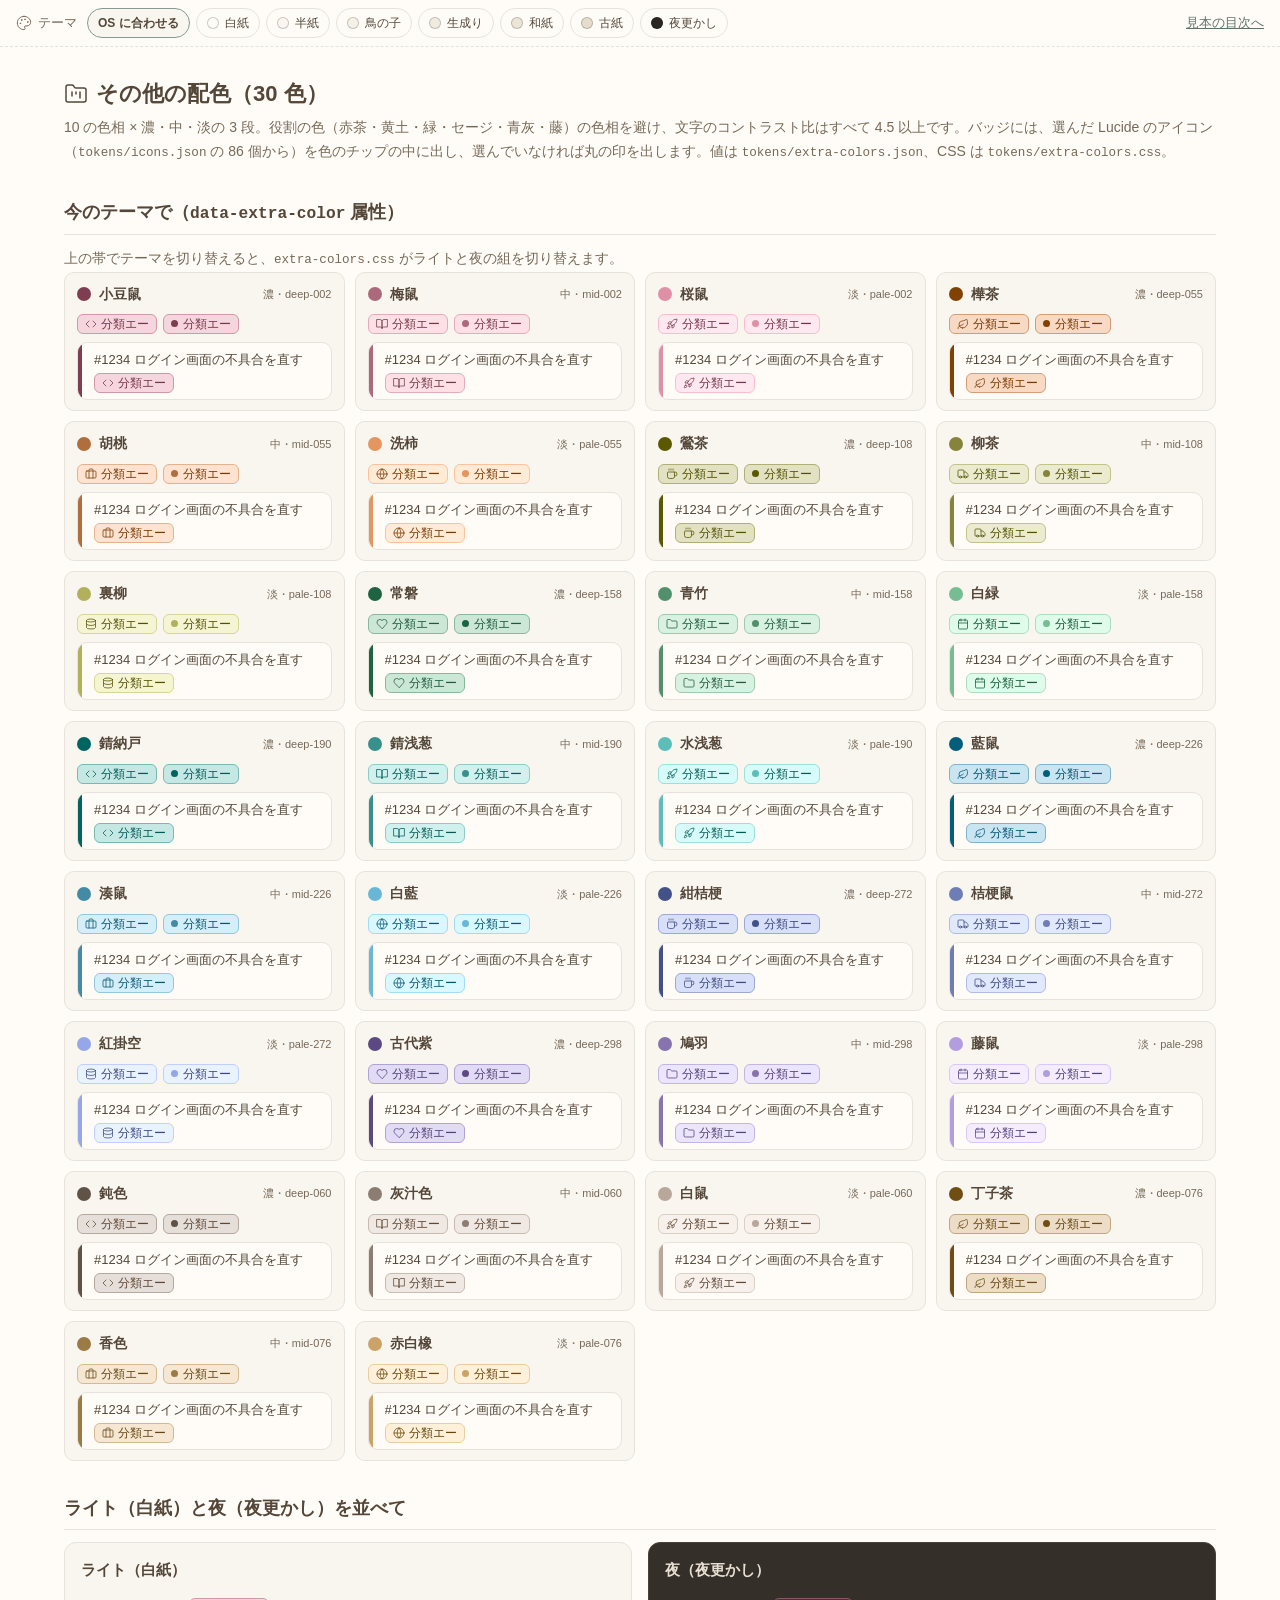
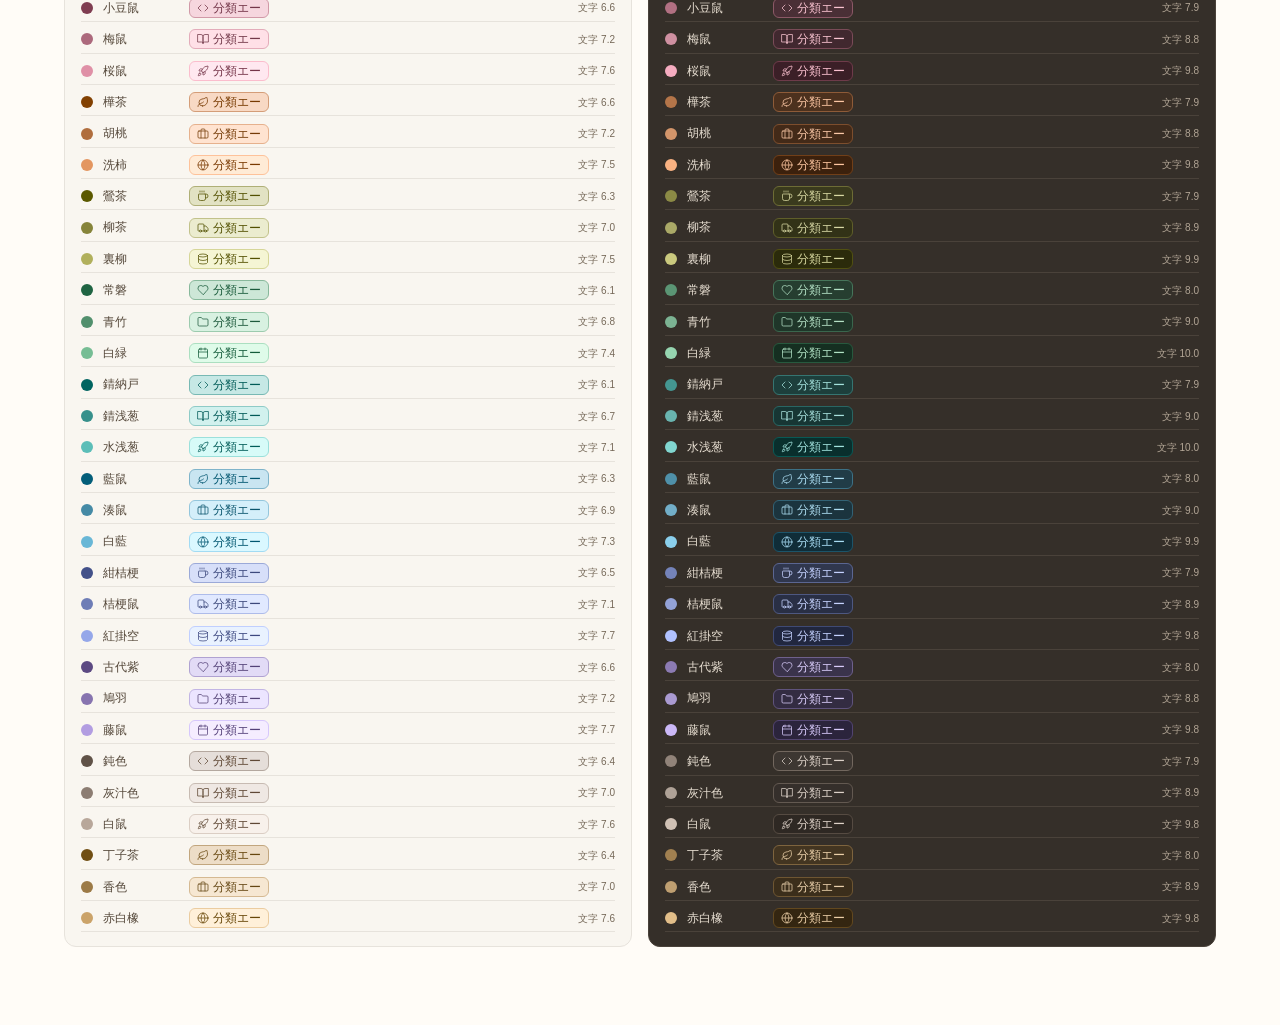
==== samples/extra-colors.html @ 3eb1ef7d "🎨 分類の 30 色を特定のアプリに寄らない「その他の配色」にした - 「プロジェクトの色」を「その他の配色」に改め、分類・タグ・グラフの系列など用途を問わない説明にした - ファイル名・属性・CSS" ====
<!doctype html>
<html lang="ja">
<head>
<meta charset="utf-8">
<meta name="viewport" content="width=device-width, initial-scale=1">
<title>その他の配色の見本</title>
<style>
/* tokens/themes.css と同じ値（souan の値を変えたらここも同じにすること） */
/* @tokens:themes */
/* souan の 7 テーマ。画面では必ずこの変数を使い、色を直接書かないこと。
   値を変えるときは tokens/palette.json と samples/*.html のインラインの値も同じにすること */

/* 白紙（既定） */
:root,
:root[data-theme="hakushi"] {
  color-scheme: light;
  --color-accent: #859a93;
  --color-accent-strong: #5e736c;
  --color-on-accent-strong: #fffcf7;
  --color-base: #fffcf7;
  --color-surface: #f9f6f0;
  --color-border: #e7e3dc;
  --color-text: #544739;
  --color-muted: #766959;
  --color-success: #56704b;
  --color-success-bg: #edf2e6;
  --color-success-border: #b9c9ae;
  --color-warning: #85651c;
  --color-warning-bg: #f8f0da;
  --color-warning-border: #dcc48a;
  --color-danger: #a04a3e;
  --color-danger-bg: #f8e7e2;
  --color-danger-border: #ddaa9f;
  --color-info: #4d6a84;
  --color-info-bg: #e8eef3;
  --color-info-border: #a9bccd;
  --color-on-danger: #fffcf7;
  /* コードの色分け（Shiki の CSS 変数テーマ）。背景はサーフェス、文字の色はすべて背景の上で 4.5 以上 */
  --shiki-foreground: #544739;
  --shiki-background: #f9f6f0;
  --shiki-token-constant: #85651c;
  --shiki-token-string: #56704b;
  --shiki-token-comment: #766959;
  --shiki-token-keyword: #7b4570;
  --shiki-token-parameter: #544739;
  --shiki-token-function: #4d6a84;
  --shiki-token-string-expression: #56704b;
  --shiki-token-punctuation: #766959;
  --shiki-token-link: #4d6a84;
  --shiki-token-inserted: #56704b;
  --shiki-token-deleted: #a04a3e;
  --shiki-token-changed: #85651c;
}

/* 半紙 */
:root[data-theme="hanshi"] {
  color-scheme: light;
  --color-accent: #859a93;
  --color-accent-strong: #5b7069;
  --color-on-accent-strong: #faf6ef;
  --color-base: #faf6ef;
  --color-surface: #f4f0e9;
  --color-border: #e3ded6;
  --color-text: #544739;
  --color-muted: #766959;
  --color-success: #556e4a;
  --color-success-bg: #e8ecde;
  --color-success-border: #b4c3a6;
  --color-warning: #83631c;
  --color-warning-bg: #f3ead2;
  --color-warning-border: #d7be82;
  --color-danger: #a04a3e;
  --color-danger-bg: #f3e1da;
  --color-danger-border: #d8a497;
  --color-info: #4c6982;
  --color-info-bg: #e3e8eb;
  --color-info-border: #a4b6c5;
  --color-on-danger: #faf6ef;
  /* コードの色分け（Shiki の CSS 変数テーマ）。背景はサーフェス、文字の色はすべて背景の上で 4.5 以上 */
  --shiki-foreground: #544739;
  --shiki-background: #f4f0e9;
  --shiki-token-constant: #83631c;
  --shiki-token-string: #556e4a;
  --shiki-token-comment: #766959;
  --shiki-token-keyword: #7b4570;
  --shiki-token-parameter: #544739;
  --shiki-token-function: #4c6982;
  --shiki-token-string-expression: #556e4a;
  --shiki-token-punctuation: #766959;
  --shiki-token-link: #4c6982;
  --shiki-token-inserted: #556e4a;
  --shiki-token-deleted: #a04a3e;
  --shiki-token-changed: #83631c;
}

/* 鳥の子 */
:root[data-theme="torinoko"] {
  color-scheme: light;
  --color-accent: #859a93;
  --color-accent-strong: #586d66;
  --color-on-accent-strong: #f6f1e7;
  --color-base: #f6f1e7;
  --color-surface: #f0ebe1;
  --color-border: #dfd9cf;
  --color-text: #544739;
  --color-muted: #746757;
  --color-success: #546c49;
  --color-success-bg: #e4e7d6;
  --color-success-border: #b0be9e;
  --color-warning: #7f5f1c;
  --color-warning-bg: #efe5ca;
  --color-warning-border: #d3b97a;
  --color-danger: #9c483c;
  --color-danger-bg: #efdcd2;
  --color-danger-border: #d49f8f;
  --color-info: #49667c;
  --color-info-bg: #dfe3e3;
  --color-info-border: #a0b1bd;
  --color-on-danger: #f6f1e7;
  /* コードの色分け（Shiki の CSS 変数テーマ）。背景はサーフェス、文字の色はすべて背景の上で 4.5 以上 */
  --shiki-foreground: #544739;
  --shiki-background: #f0ebe1;
  --shiki-token-constant: #7f5f1c;
  --shiki-token-string: #546c49;
  --shiki-token-comment: #746757;
  --shiki-token-keyword: #7b4570;
  --shiki-token-parameter: #544739;
  --shiki-token-function: #49667c;
  --shiki-token-string-expression: #546c49;
  --shiki-token-punctuation: #746757;
  --shiki-token-link: #49667c;
  --shiki-token-inserted: #546c49;
  --shiki-token-deleted: #9c483c;
  --shiki-token-changed: #7f5f1c;
}

/* 生成り */
:root[data-theme="kinari"] {
  color-scheme: light;
  --color-accent: #859a93;
  --color-accent-strong: #556a63;
  --color-on-accent-strong: #f1ebdf;
  --color-base: #f1ebdf;
  --color-surface: #ece5d9;
  --color-border: #dbd4c8;
  --color-text: #544739;
  --color-muted: #706353;
  --color-success: #526847;
  --color-success-bg: #dfe1ce;
  --color-success-border: #abb896;
  --color-warning: #7b5b1c;
  --color-warning-bg: #eadfc2;
  --color-warning-border: #ceb372;
  --color-danger: #964539;
  --color-danger-bg: #ead6ca;
  --color-danger-border: #cf9987;
  --color-info: #466376;
  --color-info-bg: #dadddb;
  --color-info-border: #9babb5;
  --color-on-danger: #f1ebdf;
  /* コードの色分け（Shiki の CSS 変数テーマ）。背景はサーフェス、文字の色はすべて背景の上で 4.5 以上 */
  --shiki-foreground: #544739;
  --shiki-background: #ece5d9;
  --shiki-token-constant: #7b5b1c;
  --shiki-token-string: #526847;
  --shiki-token-comment: #706353;
  --shiki-token-keyword: #7b4570;
  --shiki-token-parameter: #544739;
  --shiki-token-function: #466376;
  --shiki-token-string-expression: #526847;
  --shiki-token-punctuation: #706353;
  --shiki-token-link: #466376;
  --shiki-token-inserted: #526847;
  --shiki-token-deleted: #964539;
  --shiki-token-changed: #7b5b1c;
}

/* 和紙 */
:root[data-theme="washi"] {
  color-scheme: light;
  --color-accent: #859a93;
  --color-accent-strong: #51665f;
  --color-on-accent-strong: #ece4d6;
  --color-base: #ece4d6;
  --color-surface: #e7dfd1;
  --color-border: #d7cec0;
  --color-text: #544739;
  --color-muted: #6d6050;
  --color-success: #4f6244;
  --color-success-bg: #dadac5;
  --color-success-border: #a6b18d;
  --color-warning: #77571c;
  --color-warning-bg: #e5d8b9;
  --color-warning-border: #c9ac69;
  --color-danger: #904236;
  --color-danger-bg: #e5cfc1;
  --color-danger-border: #ca927e;
  --color-info: #425f6e;
  --color-info-bg: #d5d6d2;
  --color-info-border: #96a4ac;
  --color-on-danger: #ece4d6;
  /* コードの色分け（Shiki の CSS 変数テーマ）。背景はサーフェス、文字の色はすべて背景の上で 4.5 以上 */
  --shiki-foreground: #544739;
  --shiki-background: #e7dfd1;
  --shiki-token-constant: #77571c;
  --shiki-token-string: #4f6244;
  --shiki-token-comment: #6d6050;
  --shiki-token-keyword: #7b4570;
  --shiki-token-parameter: #544739;
  --shiki-token-function: #425f6e;
  --shiki-token-string-expression: #4f6244;
  --shiki-token-punctuation: #6d6050;
  --shiki-token-link: #425f6e;
  --shiki-token-inserted: #4f6244;
  --shiki-token-deleted: #904236;
  --shiki-token-changed: #77571c;
}

/* 古紙 */
:root[data-theme="koshi"] {
  color-scheme: light;
  --color-accent: #859a93;
  --color-accent-strong: #4d625b;
  --color-on-accent-strong: #e6ddcd;
  --color-base: #e6ddcd;
  --color-surface: #e1d8c8;
  --color-border: #d2c8b8;
  --color-text: #544739;
  --color-muted: #685b4b;
  --color-success: #4d5e42;
  --color-success-bg: #d4d3bc;
  --color-success-border: #a0aa84;
  --color-warning: #73541c;
  --color-warning-bg: #dfd1b0;
  --color-warning-border: #c3a560;
  --color-danger: #8a3f33;
  --color-danger-bg: #dfc8b8;
  --color-danger-border: #c48b75;
  --color-info: #3e5b66;
  --color-info-bg: #cfcfc9;
  --color-info-border: #909da3;
  --color-on-danger: #e6ddcd;
  /* コードの色分け（Shiki の CSS 変数テーマ）。背景はサーフェス、文字の色はすべて背景の上で 4.5 以上 */
  --shiki-foreground: #544739;
  --shiki-background: #e1d8c8;
  --shiki-token-constant: #73541c;
  --shiki-token-string: #4d5e42;
  --shiki-token-comment: #685b4b;
  --shiki-token-keyword: #7b4570;
  --shiki-token-parameter: #544739;
  --shiki-token-function: #3e5b66;
  --shiki-token-string-expression: #4d5e42;
  --shiki-token-punctuation: #685b4b;
  --shiki-token-link: #3e5b66;
  --shiki-token-inserted: #4d5e42;
  --shiki-token-deleted: #8a3f33;
  --shiki-token-changed: #73541c;
}

/* 夜更かし */
:root[data-theme="yofukashi"] {
  color-scheme: dark;
  --color-accent: #859a93;
  --color-accent-strong: #a3b7b0;
  --color-on-accent-strong: #221e1a;
  --color-base: #2b2621;
  --color-surface: #352f29;
  --color-border: #4a423a;
  --color-text: #e8dfd2;
  --color-muted: #b3a696;
  --color-success: #a8c29a;
  --color-success-bg: #2f3829;
  --color-success-border: #4e6045;
  --color-warning: #d8b869;
  --color-warning-bg: #3b3222;
  --color-warning-border: #6a5a31;
  --color-danger: #e49c90;
  --color-danger-bg: #42292a;
  --color-danger-border: #74463f;
  --color-info: #9fb8ce;
  --color-info-bg: #28323c;
  --color-info-border: #475b6e;
  --color-on-danger: #221e1a;
  /* コードの色分け（Shiki の CSS 変数テーマ）。背景はサーフェス、文字の色はすべて背景の上で 4.5 以上 */
  --shiki-foreground: #e8dfd2;
  --shiki-background: #352f29;
  --shiki-token-constant: #d8b869;
  --shiki-token-string: #a8c29a;
  --shiki-token-comment: #b3a696;
  --shiki-token-keyword: #d4a8c9;
  --shiki-token-parameter: #e8dfd2;
  --shiki-token-function: #9fb8ce;
  --shiki-token-string-expression: #a8c29a;
  --shiki-token-punctuation: #b3a696;
  --shiki-token-link: #9fb8ce;
  --shiki-token-inserted: #a8c29a;
  --shiki-token-deleted: #e49c90;
  --shiki-token-changed: #d8b869;
}

/* テーマを選んでいないときは OS の設定に合わせる */
@media (prefers-color-scheme: dark) {
  :root:not([data-theme]) {
    color-scheme: dark;
    --color-accent: #859a93;
    --color-accent-strong: #a3b7b0;
    --color-on-accent-strong: #221e1a;
    --color-base: #2b2621;
    --color-surface: #352f29;
    --color-border: #4a423a;
    --color-text: #e8dfd2;
    --color-muted: #b3a696;
    --color-success: #a8c29a;
    --color-success-bg: #2f3829;
    --color-success-border: #4e6045;
    --color-warning: #d8b869;
    --color-warning-bg: #3b3222;
    --color-warning-border: #6a5a31;
    --color-danger: #e49c90;
    --color-danger-bg: #42292a;
    --color-danger-border: #74463f;
    --color-info: #9fb8ce;
    --color-info-bg: #28323c;
    --color-info-border: #475b6e;
    --color-on-danger: #221e1a;
    /* コードの色分け（Shiki の CSS 変数テーマ）。背景はサーフェス、文字の色はすべて背景の上で 4.5 以上 */
    --shiki-foreground: #e8dfd2;
    --shiki-background: #352f29;
    --shiki-token-constant: #d8b869;
    --shiki-token-string: #a8c29a;
    --shiki-token-comment: #b3a696;
    --shiki-token-keyword: #d4a8c9;
    --shiki-token-parameter: #e8dfd2;
    --shiki-token-function: #9fb8ce;
    --shiki-token-string-expression: #a8c29a;
    --shiki-token-punctuation: #b3a696;
    --shiki-token-link: #9fb8ce;
    --shiki-token-inserted: #a8c29a;
    --shiki-token-deleted: #e49c90;
    --shiki-token-changed: #d8b869;
  }
}
/* @end:themes */
/* @tokens:extra-colors */
/* その他の配色（30 色）。要素に data-extra-color="<key>" を付けると --extra-bg / --extra-border / --extra-text / --extra-dot が決まる。
   夜更かし（と、テーマを選ばずに OS がダーク）のときは dark の組に切り替わる。tokens/themes.css と一緒に読み込むこと */

[data-extra-color="deep-002"] { --extra-bg: #f6d6de; --extra-border: #d199a7; --extra-text: #743649; --extra-dot: #7f3d51; } /* 小豆鼠 */
[data-extra-color="mid-002"] { --extra-bg: #ffe0e7; --extra-border: #e3acba; --extra-text: #723849; --extra-dot: #ac697c; } /* 梅鼠 */
[data-extra-color="pale-002"] { --extra-bg: #ffe8f0; --extra-border: #fbbdcd; --extra-text: #753549; --extra-dot: #df90a6; } /* 桜鼠 */
[data-extra-color="deep-055"] { --extra-bg: #f8d9c4; --extra-border: #d49d78; --extra-text: #773a00; --extra-dot: #824102; } /* 樺茶 */
[data-extra-color="mid-055"] { --extra-bg: #ffe3d0; --extra-border: #e6b18d; --extra-text: #753b07; --extra-dot: #b06e3e; } /* 胡桃 */
[data-extra-color="pale-055"] { --extra-bg: #ffebd6; --extra-border: #fec29a; --extra-text: #793900; --extra-dot: #e39660; } /* 洗柿 */
[data-extra-color="deep-108"] { --extra-bg: #e2e2c3; --extra-border: #afaf76; --extra-text: #535000; --extra-dot: #5b5900; } /* 鶯茶 */
[data-extra-color="mid-108"] { --extra-bg: #ebeccf; --extra-border: #c2c28b; --extra-text: #525000; --extra-dot: #86843a; } /* 柳茶 */
[data-extra-color="pale-108"] { --extra-bg: #f5f5d4; --extra-border: #d6d698; --extra-text: #535000; --extra-dot: #b1b05c; } /* 裏柳 */
[data-extra-color="deep-158"] { --extra-bg: #cde7d7; --extra-border: #88b89b; --extra-text: #1a5b3b; --extra-dot: #1f6442; } /* 常磐 */
[data-extra-color="mid-158"] { --extra-bg: #d8f1e1; --extra-border: #9ccbae; --extra-text: #1e5a3c; --extra-dot: #52906d; } /* 青竹 */
[data-extra-color="pale-158"] { --extra-bg: #dffbe9; --extra-border: #abdfc0; --extra-text: #145b3a; --extra-dot: #76bd94; } /* 白緑 */
[data-extra-color="deep-190"] { --extra-bg: #c6e8e5; --extra-border: #78b9b4; --extra-text: #005b57; --extra-dot: #006460; } /* 錆納戸 */
[data-extra-color="mid-190"] { --extra-bg: #d1f1ee; --extra-border: #8ecbc7; --extra-text: #005a57; --extra-dot: #37908b; } /* 錆浅葱 */
[data-extra-color="pale-190"] { --extra-bg: #d7fbf8; --extra-border: #9be0db; --extra-text: #005c58; --extra-dot: #5cbeb8; } /* 水浅葱 */
[data-extra-color="deep-226"] { --extra-bg: #c9e5f1; --extra-border: #7fb4ca; --extra-text: #00556f; --extra-dot: #035e79; } /* 藍鼠 */
[data-extra-color="mid-226"] { --extra-bg: #d4effa; --extra-border: #94c6dc; --extra-text: #0a556d; --extra-dot: #458aa5; } /* 湊鼠 */
[data-extra-color="pale-226"] { --extra-bg: #daf8ff; --extra-border: #a2dbf3; --extra-text: #005670; --extra-dot: #69b7d6; } /* 白藍 */
[data-extra-color="deep-272"] { --extra-bg: #d7dff9; --extra-border: #9ba9d8; --extra-text: #3c497d; --extra-dot: #435189; } /* 紺桔梗 */
[data-extra-color="mid-272"] { --extra-bg: #e1e9ff; --extra-border: #aebcea; --extra-text: #3d497b; --extra-dot: #6e7db6; } /* 桔梗鼠 */
[data-extra-color="pale-272"] { --extra-bg: #e9f2ff; --extra-border: #c0cfff; --extra-text: #3c4880; --extra-dot: #95a7e9; } /* 紅掛空 */
[data-extra-color="deep-298"] { --extra-bg: #e2dbf6; --extra-border: #b0a2d2; --extra-text: #534177; --extra-dot: #5c4982; } /* 古代紫 */
[data-extra-color="mid-298"] { --extra-bg: #ece5ff; --extra-border: #c2b5e4; --extra-text: #534275; --extra-dot: #8774af; } /* 鳩羽 */
[data-extra-color="pale-298"] { --extra-bg: #f5edff; --extra-border: #d6c7fc; --extra-text: #544079; --extra-dot: #b29de1; } /* 藤鼠 */
[data-extra-color="deep-060"] { --extra-bg: #e5ded9; --extra-border: #b4a89f; --extra-text: #5f4835; --extra-dot: #605247; } /* 鈍色 */
[data-extra-color="mid-060"] { --extra-bg: #efe8e3; --extra-border: #c7bbb2; --extra-text: #5f4835; --extra-dot: #8c7d72; } /* 灰汁色 */
[data-extra-color="pale-060"] { --extra-bg: #f8f1eb; --extra-border: #dbcec4; --extra-text: #5f4835; --extra-dot: #b8a79a; } /* 白鼠 */
[data-extra-color="deep-076"] { --extra-bg: #edddc7; --extra-border: #c2a67e; --extra-text: #66460e; --extra-dot: #704e13; } /* 丁子茶 */
[data-extra-color="mid-076"] { --extra-bg: #f6e7d2; --extra-border: #d5b992; --extra-text: #654714; --extra-dot: #9c7a46; } /* 香色 */
[data-extra-color="pale-076"] { --extra-bg: #fff0d9; --extra-border: #ebcca0; --extra-text: #674607; --extra-dot: #cba369; } /* 赤白橡 */

/* 夜更かし */
:root[data-theme="yofukashi"] [data-extra-color="deep-002"] { --extra-bg: #4a2f36; --extra-border: #8b5866; --extra-text: #fac3d1; --extra-dot: #b17082; }
:root[data-theme="yofukashi"] [data-extra-color="mid-002"] { --extra-bg: #41282f; --extra-border: #7a4b58; --extra-text: #f9c4d1; --extra-dot: #cf90a1; }
:root[data-theme="yofukashi"] [data-extra-color="pale-002"] { --extra-bg: #3b1f27; --extra-border: #6e3b4a; --extra-text: #fcc2d1; --extra-dot: #f5acc0; }
:root[data-theme="yofukashi"] [data-extra-color="deep-055"] { --extra-bg: #4c311e; --extra-border: #8e5b38; --extra-text: #fdc7a4; --extra-dot: #b47549; }
:root[data-theme="yofukashi"] [data-extra-color="mid-055"] { --extra-bg: #432a18; --extra-border: #7d4e2d; --extra-text: #fbc8a7; --extra-dot: #d3956a; }
:root[data-theme="yofukashi"] [data-extra-color="pale-055"] { --extra-bg: #3c210d; --extra-border: #713f18; --extra-text: #ffc7a1; --extra-dot: #f9b282; }
:root[data-theme="yofukashi"] [data-extra-color="deep-108"] { --extra-bg: #3a3a1d; --extra-border: #6d6c35; --extra-text: #d8d8a2; --extra-dot: #8b8a45; }
:root[data-theme="yofukashi"] [data-extra-color="mid-108"] { --extra-bg: #323217; --extra-border: #5f5e2a; --extra-text: #d8d8a5; --extra-dot: #aaa967; }
:root[data-theme="yofukashi"] [data-extra-color="pale-108"] { --extra-bg: #2b2b0b; --extra-border: #515012; --extra-text: #d8d99f; --extra-dot: #cac97e; }
:root[data-theme="yofukashi"] [data-extra-color="deep-158"] { --extra-bg: #263e30; --extra-border: #46755a; --extra-text: #b3e1c5; --extra-dot: #5b9574; }
:root[data-theme="yofukashi"] [data-extra-color="mid-158"] { --extra-bg: #1f3629; --extra-border: #3a664d; --extra-text: #b5e1c6; --extra-dot: #7cb393; }
:root[data-theme="yofukashi"] [data-extra-color="pale-158"] { --extra-bg: #152f21; --extra-border: #27593e; --extra-text: #b1e2c4; --extra-dot: #96d5b0; }
:root[data-theme="yofukashi"] [data-extra-color="deep-190"] { --extra-bg: #1d3f3c; --extra-border: #357571; --extra-text: #a5e2dd; --extra-dot: #449691; }
:root[data-theme="yofukashi"] [data-extra-color="mid-190"] { --extra-bg: #173634; --extra-border: #296663; --extra-text: #a8e1dd; --extra-dot: #69b4af; }
:root[data-theme="yofukashi"] [data-extra-color="pale-190"] { --extra-bg: #092f2d; --extra-border: #095955; --extra-text: #a2e3de; --extra-dot: #81d6d0; }
:root[data-theme="yofukashi"] [data-extra-color="deep-226"] { --extra-bg: #213c47; --extra-border: #3d7185; --extra-text: #abddf2; --extra-dot: #4f90a9; }
:root[data-theme="yofukashi"] [data-extra-color="mid-226"] { --extra-bg: #1b343e; --extra-border: #326275; --extra-text: #adddf1; --extra-dot: #72aec8; }
:root[data-theme="yofukashi"] [data-extra-color="pale-226"] { --extra-bg: #102d38; --extra-border: #1c5469; --extra-text: #a9ddf4; --extra-dot: #8acfec; }
:root[data-theme="yofukashi"] [data-extra-color="deep-272"] { --extra-bg: #30374e; --extra-border: #5b6692; --extra-text: #c5d2ff; --extra-dot: #7483b9; }
:root[data-theme="yofukashi"] [data-extra-color="mid-272"] { --extra-bg: #292f45; --extra-border: #4e5881; --extra-text: #c6d3fe; --extra-dot: #93a2d7; }
:root[data-theme="yofukashi"] [data-extra-color="pale-272"] { --extra-bg: #21273f; --extra-border: #3f4a75; --extra-text: #c4d2ff; --extra-dot: #b0c1fe; }
:root[data-theme="yofukashi"] [data-extra-color="deep-298"] { --extra-bg: #3a334b; --extra-border: #6e608c; --extra-text: #d9ccfa; --extra-dot: #8c7bb3; }
:root[data-theme="yofukashi"] [data-extra-color="mid-298"] { --extra-bg: #332c42; --extra-border: #5f537c; --extra-text: #d9ccf9; --extra-dot: #aa9ad1; }
:root[data-theme="yofukashi"] [data-extra-color="pale-298"] { --extra-bg: #2b243c; --extra-border: #524470; --extra-text: #d9cbfc; --extra-dot: #cbb8f7; }
:root[data-theme="yofukashi"] [data-extra-color="deep-060"] { --extra-bg: #3d3732; --extra-border: #72675e; --extra-text: #ddd2c9; --extra-dot: #918379; }
:root[data-theme="yofukashi"] [data-extra-color="mid-060"] { --extra-bg: #352f2b; --extra-border: #635951; --extra-text: #ddd2c9; --extra-dot: #afa297; }
:root[data-theme="yofukashi"] [data-extra-color="pale-060"] { --extra-bg: #2e2823; --extra-border: #564b42; --extra-text: #ded2c8; --extra-dot: #d0c1b5; }
:root[data-theme="yofukashi"] [data-extra-color="deep-076"] { --extra-bg: #433521; --extra-border: #7e643e; --extra-text: #ebd0a9; --extra-dot: #a18050; }
:root[data-theme="yofukashi"] [data-extra-color="mid-076"] { --extra-bg: #3b2e1b; --extra-border: #6e5632; --extra-text: #ead0ab; --extra-dot: #bf9f71; }
:root[data-theme="yofukashi"] [data-extra-color="pale-076"] { --extra-bg: #342611; --extra-border: #62481f; --extra-text: #eccfa7; --extra-dot: #e2be89; }

/* テーマを選んでいないときは OS の設定に合わせる */
@media (prefers-color-scheme: dark) {
  :root:not([data-theme]) [data-extra-color="deep-002"] { --extra-bg: #4a2f36; --extra-border: #8b5866; --extra-text: #fac3d1; --extra-dot: #b17082; }
  :root:not([data-theme]) [data-extra-color="mid-002"] { --extra-bg: #41282f; --extra-border: #7a4b58; --extra-text: #f9c4d1; --extra-dot: #cf90a1; }
  :root:not([data-theme]) [data-extra-color="pale-002"] { --extra-bg: #3b1f27; --extra-border: #6e3b4a; --extra-text: #fcc2d1; --extra-dot: #f5acc0; }
  :root:not([data-theme]) [data-extra-color="deep-055"] { --extra-bg: #4c311e; --extra-border: #8e5b38; --extra-text: #fdc7a4; --extra-dot: #b47549; }
  :root:not([data-theme]) [data-extra-color="mid-055"] { --extra-bg: #432a18; --extra-border: #7d4e2d; --extra-text: #fbc8a7; --extra-dot: #d3956a; }
  :root:not([data-theme]) [data-extra-color="pale-055"] { --extra-bg: #3c210d; --extra-border: #713f18; --extra-text: #ffc7a1; --extra-dot: #f9b282; }
  :root:not([data-theme]) [data-extra-color="deep-108"] { --extra-bg: #3a3a1d; --extra-border: #6d6c35; --extra-text: #d8d8a2; --extra-dot: #8b8a45; }
  :root:not([data-theme]) [data-extra-color="mid-108"] { --extra-bg: #323217; --extra-border: #5f5e2a; --extra-text: #d8d8a5; --extra-dot: #aaa967; }
  :root:not([data-theme]) [data-extra-color="pale-108"] { --extra-bg: #2b2b0b; --extra-border: #515012; --extra-text: #d8d99f; --extra-dot: #cac97e; }
  :root:not([data-theme]) [data-extra-color="deep-158"] { --extra-bg: #263e30; --extra-border: #46755a; --extra-text: #b3e1c5; --extra-dot: #5b9574; }
  :root:not([data-theme]) [data-extra-color="mid-158"] { --extra-bg: #1f3629; --extra-border: #3a664d; --extra-text: #b5e1c6; --extra-dot: #7cb393; }
  :root:not([data-theme]) [data-extra-color="pale-158"] { --extra-bg: #152f21; --extra-border: #27593e; --extra-text: #b1e2c4; --extra-dot: #96d5b0; }
  :root:not([data-theme]) [data-extra-color="deep-190"] { --extra-bg: #1d3f3c; --extra-border: #357571; --extra-text: #a5e2dd; --extra-dot: #449691; }
  :root:not([data-theme]) [data-extra-color="mid-190"] { --extra-bg: #173634; --extra-border: #296663; --extra-text: #a8e1dd; --extra-dot: #69b4af; }
  :root:not([data-theme]) [data-extra-color="pale-190"] { --extra-bg: #092f2d; --extra-border: #095955; --extra-text: #a2e3de; --extra-dot: #81d6d0; }
  :root:not([data-theme]) [data-extra-color="deep-226"] { --extra-bg: #213c47; --extra-border: #3d7185; --extra-text: #abddf2; --extra-dot: #4f90a9; }
  :root:not([data-theme]) [data-extra-color="mid-226"] { --extra-bg: #1b343e; --extra-border: #326275; --extra-text: #adddf1; --extra-dot: #72aec8; }
  :root:not([data-theme]) [data-extra-color="pale-226"] { --extra-bg: #102d38; --extra-border: #1c5469; --extra-text: #a9ddf4; --extra-dot: #8acfec; }
  :root:not([data-theme]) [data-extra-color="deep-272"] { --extra-bg: #30374e; --extra-border: #5b6692; --extra-text: #c5d2ff; --extra-dot: #7483b9; }
  :root:not([data-theme]) [data-extra-color="mid-272"] { --extra-bg: #292f45; --extra-border: #4e5881; --extra-text: #c6d3fe; --extra-dot: #93a2d7; }
  :root:not([data-theme]) [data-extra-color="pale-272"] { --extra-bg: #21273f; --extra-border: #3f4a75; --extra-text: #c4d2ff; --extra-dot: #b0c1fe; }
  :root:not([data-theme]) [data-extra-color="deep-298"] { --extra-bg: #3a334b; --extra-border: #6e608c; --extra-text: #d9ccfa; --extra-dot: #8c7bb3; }
  :root:not([data-theme]) [data-extra-color="mid-298"] { --extra-bg: #332c42; --extra-border: #5f537c; --extra-text: #d9ccf9; --extra-dot: #aa9ad1; }
  :root:not([data-theme]) [data-extra-color="pale-298"] { --extra-bg: #2b243c; --extra-border: #524470; --extra-text: #d9cbfc; --extra-dot: #cbb8f7; }
  :root:not([data-theme]) [data-extra-color="deep-060"] { --extra-bg: #3d3732; --extra-border: #72675e; --extra-text: #ddd2c9; --extra-dot: #918379; }
  :root:not([data-theme]) [data-extra-color="mid-060"] { --extra-bg: #352f2b; --extra-border: #635951; --extra-text: #ddd2c9; --extra-dot: #afa297; }
  :root:not([data-theme]) [data-extra-color="pale-060"] { --extra-bg: #2e2823; --extra-border: #564b42; --extra-text: #ded2c8; --extra-dot: #d0c1b5; }
  :root:not([data-theme]) [data-extra-color="deep-076"] { --extra-bg: #433521; --extra-border: #7e643e; --extra-text: #ebd0a9; --extra-dot: #a18050; }
  :root:not([data-theme]) [data-extra-color="mid-076"] { --extra-bg: #3b2e1b; --extra-border: #6e5632; --extra-text: #ead0ab; --extra-dot: #bf9f71; }
  :root:not([data-theme]) [data-extra-color="pale-076"] { --extra-bg: #342611; --extra-border: #62481f; --extra-text: #eccfa7; --extra-dot: #e2be89; }
}
/* @end:extra-colors */

*, *::before, *::after { box-sizing: border-box; }
html { -webkit-text-size-adjust: 100%; }
body {
  margin: 0;
  background: var(--color-base);
  color: var(--color-text);
  font-family: "Hiragino Sans", "Noto Sans JP", sans-serif;
  font-size: 15px;
  line-height: 1.7;
}
:focus-visible { outline: 2px solid var(--color-accent); outline-offset: 2px; }
a { color: var(--color-accent-strong); }
:root { --scrollbar-thumb: color-mix(in srgb, var(--color-muted) 45%, transparent); }
* { scrollbar-width: thin; scrollbar-color: var(--scrollbar-thumb) transparent; }
code { font-family: ui-monospace, "SF Mono", Menlo, monospace; font-size: 0.9em; }
.icon { flex: none; }

/* 見本のページの上の、テーマを切り替える帯（アプリの部品ではない） */
.theme-bar {
  display: flex; flex-wrap: wrap; align-items: center; gap: 4px 6px;
  padding: 8px 16px; border-bottom: 1px dashed var(--color-border);
  background: var(--color-base); font-size: 13px;
}
.theme-bar__label { color: var(--color-muted); margin-right: 4px; display: inline-flex; align-items: center; gap: 6px; }
.theme-bar__back { margin-left: auto; font-size: 13px; }
.theme-bar button {
  font: inherit; font-size: 12px; min-height: 30px; padding: 2px 10px;
  border: 1px solid var(--color-border); border-radius: 999px;
  background: var(--color-base); color: var(--color-text); cursor: pointer;
  display: inline-flex; align-items: center; gap: 6px;
}
.theme-bar button[aria-pressed="true"] { border-color: var(--color-accent); background: var(--color-surface); font-weight: 600; }
.theme-bar__swatch { width: 12px; height: 12px; border-radius: 50%; border: 1px solid rgb(0 0 0 / 0.2); }

.doc { max-width: 76rem; margin: 0 auto; padding: 28px 32px 80px; }
@media (max-width: 899px) { .doc { padding: 20px 16px 64px; } }
.doc > h1 { font-size: 22px; margin: 0 0 4px; display: flex; align-items: center; gap: 8px; }
.lead { margin: 0 0 24px; color: var(--color-muted); font-size: 14px; }
.doc h2.kit-title { font-size: 18px; margin: 32px 0 12px; padding-bottom: 6px; border-bottom: 1px solid var(--color-border); }
.doc h3.kit-sub { font-size: 14px; margin: 16px 0 8px; color: var(--color-muted); font-weight: 600; }
.note { margin: 8px 0 0; font-size: 12px; color: var(--color-muted); }

/* ===== 部品（各アプリの CSS Modules と同じ値） ===== */
.button {
  font: inherit; font-size: 14px; line-height: 1.4;
  display: inline-flex; align-items: center; justify-content: center; gap: 6px;
  min-height: 40px; padding: 8px 16px; border-radius: 8px; border: 1px solid transparent;
  cursor: pointer; text-decoration: none; white-space: nowrap;
}
.button:disabled { opacity: 0.55; cursor: not-allowed; }
.primary { background: var(--color-accent-strong); color: var(--color-on-accent-strong); }
.secondary { background: var(--color-base); color: var(--color-text); border-color: var(--color-accent); }
.ghost { background: transparent; color: var(--color-accent-strong); }
.ghost:hover:not(:disabled) { background: var(--color-surface); }
.danger { background: var(--color-danger); color: var(--color-on-danger); }
.small { min-height: 32px; padding: 4px 12px; font-size: 13px; }
.block { width: 100%; }
.spinner {
  display: inline-block; width: 14px; height: 14px; border-radius: 50%;
  border: 2px solid currentColor; border-right-color: transparent;
  animation: spin 0.8s linear infinite; flex: none;
}
@keyframes spin { to { transform: rotate(360deg); } }
@media (prefers-reduced-motion: reduce) { .spinner { animation: none; } }

.field { display: grid; gap: 4px; }
.field__row { display: flex; align-items: stretch; gap: 8px; }
.field__row > :last-child { flex-shrink: 0; }
.field__label { font-size: 13px; }
.input {
  font: inherit; width: 100%; padding: 8px 10px; min-height: 40px;
  border: 1px solid var(--color-border); border-radius: 8px;
  background: var(--color-base); color: var(--color-text);
}
.input::placeholder { color: var(--color-muted); }
.input:focus, .input.is-focused { outline: 2px solid var(--color-accent); outline-offset: 0; border-color: var(--color-accent); }
.input.is-invalid { border-color: var(--color-danger); }
.field__description { font-size: 12px; color: var(--color-muted); overflow-wrap: anywhere; }
.field__error { font-size: 12px; color: var(--color-danger); }
textarea.input { min-height: 96px; resize: vertical; line-height: 1.7; }

.dialog-stage {
  position: relative; display: grid; place-items: center; padding: 32px 16px;
  border-radius: 12px; background: rgb(30 25 20 / 0.45);
}
.modal {
  display: flex; flex-direction: column; width: min(440px, 100%);
  border: 1px solid var(--color-border); border-radius: 14px;
  background: var(--color-base); color: var(--color-text);
  box-shadow: 0 10px 40px rgb(0 0 0 / 0.25);
}
.modal--wide { width: min(880px, 100%); }
.modal__body { padding: 18px 20px 16px; }
.modal__heading { display: flex; align-items: center; gap: 8px; margin: 0 0 12px; font-size: 17px; }
.modal__form { display: grid; gap: 12px; }
.modal__text { margin: 0; font-size: 14px; overflow-wrap: anywhere; }
.modal__actions { display: flex; justify-content: flex-end; gap: 8px; flex-wrap: wrap; margin-top: 4px; }
.modal__danger-action { margin-right: auto; color: var(--color-danger); }

.section {
  display: grid; gap: 8px; min-width: 0; padding: 14px 16px;
  border: 1px solid var(--color-border); border-radius: 12px; background: var(--color-surface);
}
.section__header { display: flex; flex-wrap: wrap; align-items: baseline; gap: 4px 12px; }
.section__heading { display: inline-flex; align-items: center; gap: 8px; margin: 0; font-size: 16px; }
.count {
  display: inline-flex; align-items: center; justify-content: center;
  min-width: 22px; height: 22px; padding: 0 6px;
  border: 1px solid var(--color-accent); border-radius: 999px;
  color: var(--color-accent-strong); font-size: 12px; font-weight: 600; font-variant-numeric: tabular-nums;
}
.section__updated { margin-left: auto; font-size: 12px; color: var(--color-muted); white-space: nowrap; }
.section__note { margin: 0; font-size: 14px; color: var(--color-muted); }
.section__body { display: grid; gap: 8px; min-width: 0; }

.band {
  display: flex; align-items: center; gap: 8px; margin: 0; padding: 6px 10px;
  border: 1px solid var(--color-danger-border); border-left-width: 4px; border-radius: 8px;
  background: var(--color-danger-bg); color: var(--color-danger); font-size: 13px;
}
.band--warning { border-color: var(--color-warning-border); background: var(--color-warning-bg); color: var(--color-warning); }
.band--info { border-color: var(--color-info-border); background: var(--color-info-bg); color: var(--color-text); padding: 10px 14px; border-radius: 10px; font-size: 14px; align-items: flex-start; }
.band--info .icon { color: var(--color-info); margin-top: 3px; }
.band--success { border-color: var(--color-success-border); background: var(--color-success-bg); color: var(--color-success); }

.rows { display: grid; gap: 4px; margin: 0; padding: 0; list-style: none; }
.row {
  display: flex; flex-wrap: wrap; align-items: center; gap: 2px 10px; padding: 6px 10px;
  border: 1px solid var(--color-border); border-radius: 10px; background: var(--color-base); font-size: 14px;
  position: relative;
}
.row--draft { border-style: dashed; color: var(--color-muted); }
.row--banded { padding-left: 16px; overflow: hidden; }
.row__band { position: absolute; left: 0; top: 0; bottom: 0; width: 4px; background: var(--extra-dot, var(--color-border)); }
.row__key { flex: none; font-variant-numeric: tabular-nums; white-space: nowrap; }
.row__main { display: grid; gap: 1px; flex: 1 1 12rem; min-width: 0; }
.row__title { overflow: hidden; text-overflow: ellipsis; white-space: nowrap; }
.row__meta { display: flex; flex-wrap: wrap; align-items: center; gap: 2px 8px; font-size: 12px; color: var(--color-muted); }
.row__cell { flex: none; font-size: 13px; color: var(--color-muted); font-variant-numeric: tabular-nums; white-space: nowrap; }
.row__hours { flex: none; min-width: 3.4rem; text-align: right; font-variant-numeric: tabular-nums; }
.row__actions { display: flex; flex: none; align-items: center; gap: 2px; margin-left: auto; }
.due-today { color: var(--color-warning); font-weight: 600; }
.overdue { color: var(--color-danger); font-weight: 600; }
.menu-button {
  display: inline-flex; align-items: center; justify-content: center; flex: none;
  width: 32px; height: 32px; padding: 0; border: 0; border-radius: 6px;
  background: transparent; color: var(--color-muted); cursor: pointer;
}
.menu-button:hover { background: var(--color-surface); color: var(--color-text); }

.tag { padding: 0 6px; border: 1px solid var(--color-border); border-radius: 999px; background: var(--color-surface); font-size: 11px; white-space: nowrap; }
.badge {
  display: inline-flex; align-items: center; gap: 3px; font-size: 12px; padding: 0 9px;
  border-radius: 999px; border: 1px solid; line-height: 1.8; white-space: nowrap;
}
.badge--success { color: var(--color-success); background: var(--color-success-bg); border-color: var(--color-success-border); }
.badge--warning { color: var(--color-warning); background: var(--color-warning-bg); border-color: var(--color-warning-border); }
.badge--danger { color: var(--color-danger); background: var(--color-danger-bg); border-color: var(--color-danger-border); }
.badge--info { color: var(--color-info); background: var(--color-info-bg); border-color: var(--color-info-border); }
.badge--muted { color: var(--color-muted); background: var(--color-surface); border-color: var(--color-border); }
.chips { display: flex; align-items: center; gap: 4px; min-width: 0; overflow: hidden; }
.chip {
  flex-shrink: 0; max-width: 10em; padding: 0 8px; border: 1px solid var(--color-border);
  border-radius: 999px; font-size: 12px; line-height: 1.7; color: var(--color-text);
  white-space: nowrap; overflow: hidden; text-overflow: ellipsis;
}
.chips__rest { flex-shrink: 0; font-size: 12px; color: var(--color-muted); }
.extra-badge {
  display: inline-block; max-width: 14rem; padding: 0 7px;
  border: 1px solid var(--extra-border, var(--color-border)); border-radius: 6px;
  background: var(--extra-bg, transparent); color: var(--extra-text, var(--color-muted));
  font-size: 12px; line-height: 18px; vertical-align: middle;
  overflow: hidden; text-overflow: ellipsis; white-space: nowrap; flex: none;
}
.mark { display: inline-flex; align-items: center; gap: 5px; white-space: nowrap; }
.mark--danger { color: var(--color-danger); }
.mark--warning { color: var(--color-warning); }
.mark--success { color: var(--color-success); }
.mark--muted { color: var(--color-muted); }
.extra-badge .icon { vertical-align: -2px; margin-right: 4px; }
.extra-dot { display: inline-block; width: 7px; height: 7px; margin-right: 5px; border-radius: 50%; vertical-align: 1px; background: var(--extra-dot); }

.empty { display: grid; justify-items: center; gap: 6px; padding: 24px 16px; color: var(--color-muted); font-size: 14px; text-align: center; }
.empty .icon { color: var(--color-accent); }

.popover {
  min-width: 220px; padding: 4px; background: var(--color-base);
  border: 1px solid var(--color-border); border-radius: 10px; box-shadow: 0 6px 20px rgb(0 0 0 / 0.15);
}
.menu-item { font-size: 14px; padding: 8px 10px; border-radius: 6px; display: flex; align-items: center; gap: 10px; color: var(--color-text); }
.menu-item.is-focused { background: var(--color-surface); }
.menu-item__check { margin-left: auto; color: var(--color-accent-strong); }

/* ヘッダー */
.app-header {
  display: flex; align-items: center; gap: 8px; height: 56px; padding: 0 12px;
  background: var(--color-surface); border-bottom: 1px solid var(--color-border);
}
.logo { display: inline-flex; align-items: center; gap: 0.3em; line-height: 1; color: var(--color-text); white-space: nowrap; font-size: 18px; text-decoration: none; min-height: 40px; }
.logo-mark { width: 1.3em; height: 1.3em; flex: none; }
.logo-type { font-family: "Fraunces Variable", "Fraunces", Georgia, "Times New Roman", serif; font-weight: 500; letter-spacing: 0.02em; font-variation-settings: "SOFT" 50; }
.nav { display: flex; align-items: center; gap: 2px; min-width: 0; }
.nav-link, .icon-button {
  font: inherit; font-size: 14px; display: inline-flex; align-items: center; justify-content: center; gap: 6px;
  min-width: 40px; min-height: 40px; padding: 6px 10px; border-radius: 8px; white-space: nowrap;
}
.nav-link { color: var(--color-muted); text-decoration: none; }
.nav-link:hover { background: var(--color-base); color: var(--color-text); }
.nav-link--active { color: var(--color-text); font-weight: 600; }
.icon-button { border: 1px solid transparent; background: transparent; color: var(--color-text); cursor: pointer; }
.icon-button:hover { background: var(--color-base); }
.header-actions { display: flex; align-items: center; gap: 4px; margin-left: auto; }
.visually-hidden { position: absolute; width: 1px; height: 1px; margin: -1px; padding: 0; overflow: hidden; clip: rect(0 0 0 0); white-space: nowrap; border: 0; }

/* 見本では、画面の幅の代わりに枠の幅で崩す（コンテナクエリ）。アプリでは同じ値を @media で書く */
.app { container-type: inline-size; container-name: app; }
@container app (max-width: 599px) {
  .button-text { display: none; }
  .app-header { gap: 4px; padding: 0 8px; }
  .header-actions, .nav { gap: 0; }
  .icon-button, .nav-link { min-width: 36px; padding: 6px 8px; }
    .row__main { flex-basis: calc(100% - 6rem); }
  .row__actions { flex-basis: 100%; justify-content: flex-end; }
}

.pc-grid { display: grid; grid-template-columns: repeat(auto-fill, minmax(min(100%, 230px), 1fr)); gap: 10px; }
.pc-card { display: grid; gap: 8px; min-width: 0; padding: 10px 12px; border: 1px solid var(--color-border); border-radius: 10px; background: var(--color-surface); }
.pc-card__head { display: flex; align-items: center; gap: 8px; font-size: 14px; }
.pc-card__head .dot-lg { width: 14px; height: 14px; border-radius: 50%; background: var(--extra-dot); flex: none; }
.pc-card__tone { margin-left: auto; font-size: 11px; color: var(--color-muted); white-space: nowrap; }
.pc-card .row { font-size: 13px; }
.pc-card__badges { display: flex; flex-wrap: wrap; gap: 6px; }
.pc-compare { display: grid; grid-template-columns: minmax(0, 1fr) minmax(0, 1fr); gap: 16px; }
@media (max-width: 899px) { .pc-compare { grid-template-columns: minmax(0, 1fr); } }
.pc-panel { padding: 14px 16px; border-radius: 12px; display: grid; gap: 4px; align-content: start; }
.pc-panel h3 { margin: 0 0 8px; font-size: 15px; }
.pc-line { display: grid; grid-template-columns: 14px 6.5em minmax(0, 1fr) auto; align-items: center; gap: 8px; font-size: 12px; padding: 3px 0; border-bottom: 1px solid; }
.pc-line .dot-lg { width: 12px; height: 12px; border-radius: 50%; }
.pc-line .extra-badge { justify-self: start; max-width: 100%; }
.pc-line small { font-variant-numeric: tabular-nums; }

</style>

<script>
  (() => {
    const KEY = "souan.samples.theme";
    const themes = ["system", "hakushi", "hanshi", "torinoko", "kinari", "washi", "koshi", "yofukashi"];
    const read = () => {
      const fromUrl = new URLSearchParams(location.search).get("theme");
      if (themes.includes(fromUrl)) return fromUrl;
      try {
        const saved = localStorage.getItem(KEY);
        return themes.includes(saved) ? saved : "system";
      } catch {
        return "system";
      }
    };
    const apply = (choice) => {
      if (choice === "system") delete document.documentElement.dataset.theme;
      else document.documentElement.dataset.theme = choice;
      document.querySelectorAll("[data-theme-choice]").forEach((button) => {
        button.setAttribute("aria-pressed", String(button.dataset.themeChoice === choice));
      });
      document.dispatchEvent(new CustomEvent("souan:theme"));
    };
    // 描く前に当てて、ちらつかないようにする
    apply(read());
    document.addEventListener("DOMContentLoaded", () => {
      apply(read());
      document.querySelectorAll("[data-theme-choice]").forEach((button) => {
        button.addEventListener("click", () => {
          const choice = button.dataset.themeChoice;
          try { localStorage.setItem(KEY, choice); } catch { /* 保存できなくても今の画面には反映する */ }
          apply(choice);
        });
      });
    });
  })();
</script>

</head>
<body>
<svg width="0" height="0" style="position: absolute;" aria-hidden="true"><symbol id="i-circle-alert" viewBox="0 0 24 24"><circle cx="12" cy="12" r="10"/><line x1="12" x2="12" y1="8" y2="12"/><line x1="12" x2="12.01" y1="16" y2="16"/></symbol><symbol id="i-palette" viewBox="0 0 24 24"><circle cx="13.5" cy="6.5" r=".5" fill="currentColor"/><circle cx="17.5" cy="10.5" r=".5" fill="currentColor"/><circle cx="8.5" cy="7.5" r=".5" fill="currentColor"/><circle cx="6.5" cy="12.5" r=".5" fill="currentColor"/><path d="M12 2C6.5 2 2 6.5 2 12s4.5 10 10 10c.926 0 1.648-.746 1.648-1.688 0-.437-.18-.835-.437-1.125-.29-.289-.438-.652-.438-1.125a1.64 1.64 0 0 1 1.668-1.668h1.996c3.051 0 5.555-2.503 5.555-5.554C21.965 6.012 17.461 2 12 2z"/></symbol><symbol id="i-user-round" viewBox="0 0 24 24"><circle cx="12" cy="8" r="5"/><path d="M20 21a8 8 0 0 0-16 0"/></symbol><symbol id="i-layout-dashboard" viewBox="0 0 24 24"><rect width="7" height="9" x="3" y="3" rx="1"/><rect width="7" height="5" x="14" y="3" rx="1"/><rect width="7" height="9" x="14" y="12" rx="1"/><rect width="7" height="5" x="3" y="16" rx="1"/></symbol><symbol id="i-file-text" viewBox="0 0 24 24"><path d="M15 2H6a2 2 0 0 0-2 2v16a2 2 0 0 0 2 2h12a2 2 0 0 0 2-2V7Z"/><path d="M14 2v4a2 2 0 0 0 2 2h4"/><path d="M10 9H8"/><path d="M16 13H8"/><path d="M16 17H8"/></symbol><symbol id="i-play" viewBox="0 0 24 24"><polygon points="6 3 20 12 6 21 6 3"/></symbol><symbol id="i-ellipsis" viewBox="0 0 24 24"><circle cx="12" cy="12" r="1"/><circle cx="19" cy="12" r="1"/><circle cx="5" cy="12" r="1"/></symbol><symbol id="i-plus" viewBox="0 0 24 24"><path d="M5 12h14"/><path d="M12 5v14"/></symbol><symbol id="i-check" viewBox="0 0 24 24"><path d="M20 6 9 17l-5-5"/></symbol><symbol id="i-trash-2" viewBox="0 0 24 24"><path d="M3 6h18"/><path d="M19 6v14c0 1-1 2-2 2H7c-1 0-2-1-2-2V6"/><path d="M8 6V4c0-1 1-2 2-2h4c1 0 2 1 2 2v2"/><line x1="10" x2="10" y1="11" y2="17"/><line x1="14" x2="14" y1="11" y2="17"/></symbol><symbol id="i-save" viewBox="0 0 24 24"><path d="M15.2 3a2 2 0 0 1 1.4.6l3.8 3.8a2 2 0 0 1 .6 1.4V19a2 2 0 0 1-2 2H5a2 2 0 0 1-2-2V5a2 2 0 0 1 2-2z"/><path d="M17 21v-7a1 1 0 0 0-1-1H8a1 1 0 0 0-1 1v7"/><path d="M7 3v4a1 1 0 0 0 1 1h7"/></symbol><symbol id="i-chevron-right" viewBox="0 0 24 24"><path d="m9 18 6-6-6-6"/></symbol><symbol id="i-info" viewBox="0 0 24 24"><circle cx="12" cy="12" r="10"/><path d="M12 16v-4"/><path d="M12 8h.01"/></symbol><symbol id="i-triangle-alert" viewBox="0 0 24 24"><path d="m21.73 18-8-14a2 2 0 0 0-3.48 0l-8 14A2 2 0 0 0 4 21h16a2 2 0 0 0 1.73-3"/><path d="M12 9v4"/><path d="M12 17h.01"/></symbol><symbol id="i-search" viewBox="0 0 24 24"><circle cx="11" cy="11" r="8"/><path d="m21 21-4.3-4.3"/></symbol><symbol id="i-refresh-cw" viewBox="0 0 24 24"><path d="M3 12a9 9 0 0 1 9-9 9.75 9.75 0 0 1 6.74 2.74L21 8"/><path d="M21 3v5h-5"/><path d="M21 12a9 9 0 0 1-9 9 9.75 9.75 0 0 1-6.74-2.74L3 16"/><path d="M8 16H3v5"/></symbol><symbol id="i-pencil" viewBox="0 0 24 24"><path d="M21.174 6.812a1 1 0 0 0-3.986-3.987L3.842 16.174a2 2 0 0 0-.5.83l-1.321 4.352a.5.5 0 0 0 .623.622l4.353-1.32a2 2 0 0 0 .83-.497z"/><path d="m15 5 4 4"/></symbol><symbol id="i-circle-check" viewBox="0 0 24 24"><circle cx="12" cy="12" r="10"/><path d="m9 12 2 2 4-4"/></symbol><symbol id="i-inbox" viewBox="0 0 24 24"><polyline points="22 12 16 12 14 15 10 15 8 12 2 12"/><path d="M5.45 5.11 2 12v6a2 2 0 0 0 2 2h16a2 2 0 0 0 2-2v-6l-3.45-6.89A2 2 0 0 0 16.76 4H7.24a2 2 0 0 0-1.79 1.11z"/></symbol><symbol id="i-clock" viewBox="0 0 24 24"><circle cx="12" cy="12" r="10"/><polyline points="12 6 12 12 16 14"/></symbol><symbol id="i-menu" viewBox="0 0 24 24"><line x1="4" x2="20" y1="12" y2="12"/><line x1="4" x2="20" y1="6" y2="6"/><line x1="4" x2="20" y1="18" y2="18"/></symbol><symbol id="i-list-checks" viewBox="0 0 24 24"><path d="m3 17 2 2 4-4"/><path d="m3 7 2 2 4-4"/><path d="M13 6h8"/><path d="M13 12h8"/><path d="M13 18h8"/></symbol><symbol id="i-calendar" viewBox="0 0 24 24"><path d="M8 2v4"/><path d="M16 2v4"/><rect width="18" height="18" x="3" y="4" rx="2"/><path d="M3 10h18"/></symbol><symbol id="i-circle" viewBox="0 0 24 24"><circle cx="12" cy="12" r="10"/></symbol><symbol id="i-circle-x" viewBox="0 0 24 24"><circle cx="12" cy="12" r="10"/><path d="m15 9-6 6"/><path d="m9 9 6 6"/></symbol><symbol id="i-x" viewBox="0 0 24 24"><path d="M18 6 6 18"/><path d="m6 6 12 12"/></symbol><symbol id="i-code" viewBox="0 0 24 24"><polyline points="16 18 22 12 16 6"/><polyline points="8 6 2 12 8 18"/></symbol><symbol id="i-book-open" viewBox="0 0 24 24"><path d="M2 3h6a4 4 0 0 1 4 4v14a3 3 0 0 0-3-3H2z"/><path d="M22 3h-6a4 4 0 0 0-4 4v14a3 3 0 0 1 3-3h7z"/></symbol><symbol id="i-rocket" viewBox="0 0 24 24"><path d="M4.5 16.5c-1.5 1.26-2 5-2 5s3.74-.5 5-2c.71-.84.7-2.13-.09-2.91a2.18 2.18 0 0 0-2.91-.09z"/><path d="m12 15-3-3a22 22 0 0 1 2-3.95A12.88 12.88 0 0 1 22 2c0 2.72-.78 7.5-6 11a22.35 22.35 0 0 1-4 2z"/><path d="M9 12H4s.55-3.03 2-4c1.62-1.08 5 0 5 0"/><path d="M12 15v5s3.03-.55 4-2c1.08-1.62 0-5 0-5"/></symbol><symbol id="i-leaf" viewBox="0 0 24 24"><path d="M11 20A7 7 0 0 1 9.8 6.1C15.5 5 17 4.48 19 2c1 2 2 4.18 2 8 0 5.5-4.78 10-10 10Z"/><path d="M2 21c0-3 1.85-5.36 5.08-6C9.5 14.52 12 13 13 12"/></symbol><symbol id="i-briefcase" viewBox="0 0 24 24"><path d="M16 20V4a2 2 0 0 0-2-2h-4a2 2 0 0 0-2 2v16"/><rect width="20" height="14" x="2" y="6" rx="2"/></symbol><symbol id="i-globe" viewBox="0 0 24 24"><circle cx="12" cy="12" r="10"/><path d="M12 2a14.5 14.5 0 0 0 0 20 14.5 14.5 0 0 0 0-20"/><path d="M2 12h20"/></symbol><symbol id="i-coffee" viewBox="0 0 24 24"><path d="M10 2v2"/><path d="M14 2v2"/><path d="M16 8a1 1 0 0 1 1 1v8a4 4 0 0 1-4 4H7a4 4 0 0 1-4-4V9a1 1 0 0 1 1-1h14a4 4 0 1 1 0 8h-1"/><path d="M6 2v2"/></symbol><symbol id="i-truck" viewBox="0 0 24 24"><path d="M14 18V6a2 2 0 0 0-2-2H4a2 2 0 0 0-2 2v11a1 1 0 0 0 1 1h2"/><path d="M15 18H9"/><path d="M19 18h2a1 1 0 0 0 1-1v-3.65a1 1 0 0 0-.22-.624l-3.48-4.35A1 1 0 0 0 17.52 8H14"/><circle cx="17" cy="18" r="2"/><circle cx="7" cy="18" r="2"/></symbol><symbol id="i-database" viewBox="0 0 24 24"><ellipse cx="12" cy="5" rx="9" ry="3"/><path d="M3 5V19A9 3 0 0 0 21 19V5"/><path d="M3 12A9 3 0 0 0 21 12"/></symbol><symbol id="i-heart" viewBox="0 0 24 24"><path d="M19 14c1.49-1.46 3-3.21 3-5.5A5.5 5.5 0 0 0 16.5 3c-1.76 0-3 .5-4.5 2-1.5-1.5-2.74-2-4.5-2A5.5 5.5 0 0 0 2 8.5c0 2.3 1.5 4.05 3 5.5l7 7Z"/></symbol><symbol id="i-folder" viewBox="0 0 24 24"><path d="M20 20a2 2 0 0 0 2-2V8a2 2 0 0 0-2-2h-7.9a2 2 0 0 1-1.69-.9L9.6 3.9A2 2 0 0 0 7.93 3H4a2 2 0 0 0-2 2v13a2 2 0 0 0 2 2Z"/></symbol><symbol id="i-folder-kanban" viewBox="0 0 24 24"><path d="M4 20h16a2 2 0 0 0 2-2V8a2 2 0 0 0-2-2h-7.93a2 2 0 0 1-1.66-.9l-.82-1.2A2 2 0 0 0 7.93 3H4a2 2 0 0 0-2 2v13c0 1.1.9 2 2 2Z"/><path d="M8 10v4"/><path d="M12 10v2"/><path d="M16 10v6"/></symbol></svg>
<nav class="theme-bar" aria-label="テーマ"><span class="theme-bar__label"><svg class="icon" width="16" height="16" viewBox="0 0 24 24" fill="none" stroke="currentColor" stroke-width="1.5" stroke-linecap="round" stroke-linejoin="round" aria-hidden="true" focusable="false"><use href="#i-palette"/></svg>テーマ</span><button type="button" data-theme-choice="system" aria-pressed="false">OS に合わせる</button><button type="button" data-theme-choice="hakushi" aria-pressed="false"><span class="theme-bar__swatch" style="background: #fffcf7;"></span>白紙</button><button type="button" data-theme-choice="hanshi" aria-pressed="false"><span class="theme-bar__swatch" style="background: #faf6ef;"></span>半紙</button><button type="button" data-theme-choice="torinoko" aria-pressed="false"><span class="theme-bar__swatch" style="background: #f6f1e7;"></span>鳥の子</button><button type="button" data-theme-choice="kinari" aria-pressed="false"><span class="theme-bar__swatch" style="background: #f1ebdf;"></span>生成り</button><button type="button" data-theme-choice="washi" aria-pressed="false"><span class="theme-bar__swatch" style="background: #ece4d6;"></span>和紙</button><button type="button" data-theme-choice="koshi" aria-pressed="false"><span class="theme-bar__swatch" style="background: #e6ddcd;"></span>古紙</button><button type="button" data-theme-choice="yofukashi" aria-pressed="false"><span class="theme-bar__swatch" style="background: #2b2621;"></span>夜更かし</button><a class="theme-bar__back" href="index.html">見本の目次へ</a></nav>

<main class="doc">
  <h1><svg class="icon" width="24" height="24" viewBox="0 0 24 24" fill="none" stroke="currentColor" stroke-width="1.5" stroke-linecap="round" stroke-linejoin="round" aria-hidden="true" focusable="false"><use href="#i-folder-kanban"/></svg>その他の配色（30 色）</h1>
  <p class="lead">10 の色相 × 濃・中・淡の 3 段。役割の色（赤茶・黄土・緑・セージ・青灰・藤）の色相を避け、文字のコントラスト比はすべて 4.5 以上です。バッジには、選んだ Lucide のアイコン（<code>tokens/icons.json</code> の 86 個から）を色のチップの中に出し、選んでいなければ丸の印を出します。値は <code>tokens/extra-colors.json</code>、CSS は <code>tokens/extra-colors.css</code>。</p>

  <h2 class="kit-title">今のテーマで（<code>data-extra-color</code> 属性）</h2>
  <p class="section__note">上の帯でテーマを切り替えると、<code>extra-colors.css</code> がライトと夜の組を切り替えます。</p>
  <div class="pc-grid" id="js-live"></div>

  <h2 class="kit-title">ライト（白紙）と夜（夜更かし）を並べて</h2>
  <div class="pc-compare">
    <section class="pc-panel" id="js-light" aria-label="ライト"></section>
    <section class="pc-panel" id="js-dark" aria-label="夜"></section>
  </div>
</main>


<script>
  const COLORS = /* @data:extra-colors */[{"key": "deep-002", "name": "小豆鼠", "tone": "deep", "H": 2, "light": {"bg": "#f6d6de", "border": "#d199a7", "text": "#743649", "dot": "#7f3d51"}, "dark": {"bg": "#4a2f36", "border": "#8b5866", "text": "#fac3d1", "dot": "#b17082"}}, {"key": "mid-002", "name": "梅鼠", "tone": "mid", "H": 2, "light": {"bg": "#ffe0e7", "border": "#e3acba", "text": "#723849", "dot": "#ac697c"}, "dark": {"bg": "#41282f", "border": "#7a4b58", "text": "#f9c4d1", "dot": "#cf90a1"}}, {"key": "pale-002", "name": "桜鼠", "tone": "pale", "H": 2, "light": {"bg": "#ffe8f0", "border": "#fbbdcd", "text": "#753549", "dot": "#df90a6"}, "dark": {"bg": "#3b1f27", "border": "#6e3b4a", "text": "#fcc2d1", "dot": "#f5acc0"}}, {"key": "deep-055", "name": "樺茶", "tone": "deep", "H": 55, "light": {"bg": "#f8d9c4", "border": "#d49d78", "text": "#773a00", "dot": "#824102"}, "dark": {"bg": "#4c311e", "border": "#8e5b38", "text": "#fdc7a4", "dot": "#b47549"}}, {"key": "mid-055", "name": "胡桃", "tone": "mid", "H": 55, "light": {"bg": "#ffe3d0", "border": "#e6b18d", "text": "#753b07", "dot": "#b06e3e"}, "dark": {"bg": "#432a18", "border": "#7d4e2d", "text": "#fbc8a7", "dot": "#d3956a"}}, {"key": "pale-055", "name": "洗柿", "tone": "pale", "H": 55, "light": {"bg": "#ffebd6", "border": "#fec29a", "text": "#793900", "dot": "#e39660"}, "dark": {"bg": "#3c210d", "border": "#713f18", "text": "#ffc7a1", "dot": "#f9b282"}}, {"key": "deep-108", "name": "鶯茶", "tone": "deep", "H": 108, "light": {"bg": "#e2e2c3", "border": "#afaf76", "text": "#535000", "dot": "#5b5900"}, "dark": {"bg": "#3a3a1d", "border": "#6d6c35", "text": "#d8d8a2", "dot": "#8b8a45"}}, {"key": "mid-108", "name": "柳茶", "tone": "mid", "H": 108, "light": {"bg": "#ebeccf", "border": "#c2c28b", "text": "#525000", "dot": "#86843a"}, "dark": {"bg": "#323217", "border": "#5f5e2a", "text": "#d8d8a5", "dot": "#aaa967"}}, {"key": "pale-108", "name": "裏柳", "tone": "pale", "H": 108, "light": {"bg": "#f5f5d4", "border": "#d6d698", "text": "#535000", "dot": "#b1b05c"}, "dark": {"bg": "#2b2b0b", "border": "#515012", "text": "#d8d99f", "dot": "#cac97e"}}, {"key": "deep-158", "name": "常磐", "tone": "deep", "H": 158, "light": {"bg": "#cde7d7", "border": "#88b89b", "text": "#1a5b3b", "dot": "#1f6442"}, "dark": {"bg": "#263e30", "border": "#46755a", "text": "#b3e1c5", "dot": "#5b9574"}}, {"key": "mid-158", "name": "青竹", "tone": "mid", "H": 158, "light": {"bg": "#d8f1e1", "border": "#9ccbae", "text": "#1e5a3c", "dot": "#52906d"}, "dark": {"bg": "#1f3629", "border": "#3a664d", "text": "#b5e1c6", "dot": "#7cb393"}}, {"key": "pale-158", "name": "白緑", "tone": "pale", "H": 158, "light": {"bg": "#dffbe9", "border": "#abdfc0", "text": "#145b3a", "dot": "#76bd94"}, "dark": {"bg": "#152f21", "border": "#27593e", "text": "#b1e2c4", "dot": "#96d5b0"}}, {"key": "deep-190", "name": "錆納戸", "tone": "deep", "H": 190, "light": {"bg": "#c6e8e5", "border": "#78b9b4", "text": "#005b57", "dot": "#006460"}, "dark": {"bg": "#1d3f3c", "border": "#357571", "text": "#a5e2dd", "dot": "#449691"}}, {"key": "mid-190", "name": "錆浅葱", "tone": "mid", "H": 190, "light": {"bg": "#d1f1ee", "border": "#8ecbc7", "text": "#005a57", "dot": "#37908b"}, "dark": {"bg": "#173634", "border": "#296663", "text": "#a8e1dd", "dot": "#69b4af"}}, {"key": "pale-190", "name": "水浅葱", "tone": "pale", "H": 190, "light": {"bg": "#d7fbf8", "border": "#9be0db", "text": "#005c58", "dot": "#5cbeb8"}, "dark": {"bg": "#092f2d", "border": "#095955", "text": "#a2e3de", "dot": "#81d6d0"}}, {"key": "deep-226", "name": "藍鼠", "tone": "deep", "H": 226, "light": {"bg": "#c9e5f1", "border": "#7fb4ca", "text": "#00556f", "dot": "#035e79"}, "dark": {"bg": "#213c47", "border": "#3d7185", "text": "#abddf2", "dot": "#4f90a9"}}, {"key": "mid-226", "name": "湊鼠", "tone": "mid", "H": 226, "light": {"bg": "#d4effa", "border": "#94c6dc", "text": "#0a556d", "dot": "#458aa5"}, "dark": {"bg": "#1b343e", "border": "#326275", "text": "#adddf1", "dot": "#72aec8"}}, {"key": "pale-226", "name": "白藍", "tone": "pale", "H": 226, "light": {"bg": "#daf8ff", "border": "#a2dbf3", "text": "#005670", "dot": "#69b7d6"}, "dark": {"bg": "#102d38", "border": "#1c5469", "text": "#a9ddf4", "dot": "#8acfec"}}, {"key": "deep-272", "name": "紺桔梗", "tone": "deep", "H": 272, "light": {"bg": "#d7dff9", "border": "#9ba9d8", "text": "#3c497d", "dot": "#435189"}, "dark": {"bg": "#30374e", "border": "#5b6692", "text": "#c5d2ff", "dot": "#7483b9"}}, {"key": "mid-272", "name": "桔梗鼠", "tone": "mid", "H": 272, "light": {"bg": "#e1e9ff", "border": "#aebcea", "text": "#3d497b", "dot": "#6e7db6"}, "dark": {"bg": "#292f45", "border": "#4e5881", "text": "#c6d3fe", "dot": "#93a2d7"}}, {"key": "pale-272", "name": "紅掛空", "tone": "pale", "H": 272, "light": {"bg": "#e9f2ff", "border": "#c0cfff", "text": "#3c4880", "dot": "#95a7e9"}, "dark": {"bg": "#21273f", "border": "#3f4a75", "text": "#c4d2ff", "dot": "#b0c1fe"}}, {"key": "deep-298", "name": "古代紫", "tone": "deep", "H": 298, "light": {"bg": "#e2dbf6", "border": "#b0a2d2", "text": "#534177", "dot": "#5c4982"}, "dark": {"bg": "#3a334b", "border": "#6e608c", "text": "#d9ccfa", "dot": "#8c7bb3"}}, {"key": "mid-298", "name": "鳩羽", "tone": "mid", "H": 298, "light": {"bg": "#ece5ff", "border": "#c2b5e4", "text": "#534275", "dot": "#8774af"}, "dark": {"bg": "#332c42", "border": "#5f537c", "text": "#d9ccf9", "dot": "#aa9ad1"}}, {"key": "pale-298", "name": "藤鼠", "tone": "pale", "H": 298, "light": {"bg": "#f5edff", "border": "#d6c7fc", "text": "#544079", "dot": "#b29de1"}, "dark": {"bg": "#2b243c", "border": "#524470", "text": "#d9cbfc", "dot": "#cbb8f7"}}, {"key": "deep-060", "name": "鈍色", "tone": "deep", "H": 60, "light": {"bg": "#e5ded9", "border": "#b4a89f", "text": "#5f4835", "dot": "#605247"}, "dark": {"bg": "#3d3732", "border": "#72675e", "text": "#ddd2c9", "dot": "#918379"}}, {"key": "mid-060", "name": "灰汁色", "tone": "mid", "H": 60, "light": {"bg": "#efe8e3", "border": "#c7bbb2", "text": "#5f4835", "dot": "#8c7d72"}, "dark": {"bg": "#352f2b", "border": "#635951", "text": "#ddd2c9", "dot": "#afa297"}}, {"key": "pale-060", "name": "白鼠", "tone": "pale", "H": 60, "light": {"bg": "#f8f1eb", "border": "#dbcec4", "text": "#5f4835", "dot": "#b8a79a"}, "dark": {"bg": "#2e2823", "border": "#564b42", "text": "#ded2c8", "dot": "#d0c1b5"}}, {"key": "deep-076", "name": "丁子茶", "tone": "deep", "H": 76, "light": {"bg": "#edddc7", "border": "#c2a67e", "text": "#66460e", "dot": "#704e13"}, "dark": {"bg": "#433521", "border": "#7e643e", "text": "#ebd0a9", "dot": "#a18050"}}, {"key": "mid-076", "name": "香色", "tone": "mid", "H": 76, "light": {"bg": "#f6e7d2", "border": "#d5b992", "text": "#654714", "dot": "#9c7a46"}, "dark": {"bg": "#3b2e1b", "border": "#6e5632", "text": "#ead0ab", "dot": "#bf9f71"}}, {"key": "pale-076", "name": "赤白橡", "tone": "pale", "H": 76, "light": {"bg": "#fff0d9", "border": "#ebcca0", "text": "#674607", "dot": "#cba369"}, "dark": {"bg": "#342611", "border": "#62481f", "text": "#eccfa7", "dot": "#e2be89"}}]/* @end:data */;
  const PALETTE = /* @data:palette */[{"key": "hakushi", "label": "白紙", "colorScheme": "light", "colors": {"accent": "#859a93", "accent-strong": "#5e736c", "on-accent-strong": "#fffcf7", "base": "#fffcf7", "surface": "#f9f6f0", "border": "#e7e3dc", "text": "#544739", "muted": "#766959", "success": "#56704b", "success-bg": "#edf2e6", "success-border": "#b9c9ae", "warning": "#85651c", "warning-bg": "#f8f0da", "warning-border": "#dcc48a", "danger": "#a04a3e", "danger-bg": "#f8e7e2", "danger-border": "#ddaa9f", "info": "#4d6a84", "info-bg": "#e8eef3", "info-border": "#a9bccd", "on-danger": "#fffcf7"}, "code": {"foreground": "#544739", "background": "#f9f6f0", "token-constant": "#85651c", "token-string": "#56704b", "token-comment": "#766959", "token-keyword": "#7b4570", "token-parameter": "#544739", "token-function": "#4d6a84", "token-string-expression": "#56704b", "token-punctuation": "#766959", "token-link": "#4d6a84", "token-inserted": "#56704b", "token-deleted": "#a04a3e", "token-changed": "#85651c"}}, {"key": "hanshi", "label": "半紙", "colorScheme": "light", "colors": {"accent": "#859a93", "accent-strong": "#5b7069", "on-accent-strong": "#faf6ef", "base": "#faf6ef", "surface": "#f4f0e9", "border": "#e3ded6", "text": "#544739", "muted": "#766959", "success": "#556e4a", "success-bg": "#e8ecde", "success-border": "#b4c3a6", "warning": "#83631c", "warning-bg": "#f3ead2", "warning-border": "#d7be82", "danger": "#a04a3e", "danger-bg": "#f3e1da", "danger-border": "#d8a497", "info": "#4c6982", "info-bg": "#e3e8eb", "info-border": "#a4b6c5", "on-danger": "#faf6ef"}, "code": {"foreground": "#544739", "background": "#f4f0e9", "token-constant": "#83631c", "token-string": "#556e4a", "token-comment": "#766959", "token-keyword": "#7b4570", "token-parameter": "#544739", "token-function": "#4c6982", "token-string-expression": "#556e4a", "token-punctuation": "#766959", "token-link": "#4c6982", "token-inserted": "#556e4a", "token-deleted": "#a04a3e", "token-changed": "#83631c"}}, {"key": "torinoko", "label": "鳥の子", "colorScheme": "light", "colors": {"accent": "#859a93", "accent-strong": "#586d66", "on-accent-strong": "#f6f1e7", "base": "#f6f1e7", "surface": "#f0ebe1", "border": "#dfd9cf", "text": "#544739", "muted": "#746757", "success": "#546c49", "success-bg": "#e4e7d6", "success-border": "#b0be9e", "warning": "#7f5f1c", "warning-bg": "#efe5ca", "warning-border": "#d3b97a", "danger": "#9c483c", "danger-bg": "#efdcd2", "danger-border": "#d49f8f", "info": "#49667c", "info-bg": "#dfe3e3", "info-border": "#a0b1bd", "on-danger": "#f6f1e7"}, "code": {"foreground": "#544739", "background": "#f0ebe1", "token-constant": "#7f5f1c", "token-string": "#546c49", "token-comment": "#746757", "token-keyword": "#7b4570", "token-parameter": "#544739", "token-function": "#49667c", "token-string-expression": "#546c49", "token-punctuation": "#746757", "token-link": "#49667c", "token-inserted": "#546c49", "token-deleted": "#9c483c", "token-changed": "#7f5f1c"}}, {"key": "kinari", "label": "生成り", "colorScheme": "light", "colors": {"accent": "#859a93", "accent-strong": "#556a63", "on-accent-strong": "#f1ebdf", "base": "#f1ebdf", "surface": "#ece5d9", "border": "#dbd4c8", "text": "#544739", "muted": "#706353", "success": "#526847", "success-bg": "#dfe1ce", "success-border": "#abb896", "warning": "#7b5b1c", "warning-bg": "#eadfc2", "warning-border": "#ceb372", "danger": "#964539", "danger-bg": "#ead6ca", "danger-border": "#cf9987", "info": "#466376", "info-bg": "#dadddb", "info-border": "#9babb5", "on-danger": "#f1ebdf"}, "code": {"foreground": "#544739", "background": "#ece5d9", "token-constant": "#7b5b1c", "token-string": "#526847", "token-comment": "#706353", "token-keyword": "#7b4570", "token-parameter": "#544739", "token-function": "#466376", "token-string-expression": "#526847", "token-punctuation": "#706353", "token-link": "#466376", "token-inserted": "#526847", "token-deleted": "#964539", "token-changed": "#7b5b1c"}}, {"key": "washi", "label": "和紙", "colorScheme": "light", "colors": {"accent": "#859a93", "accent-strong": "#51665f", "on-accent-strong": "#ece4d6", "base": "#ece4d6", "surface": "#e7dfd1", "border": "#d7cec0", "text": "#544739", "muted": "#6d6050", "success": "#4f6244", "success-bg": "#dadac5", "success-border": "#a6b18d", "warning": "#77571c", "warning-bg": "#e5d8b9", "warning-border": "#c9ac69", "danger": "#904236", "danger-bg": "#e5cfc1", "danger-border": "#ca927e", "info": "#425f6e", "info-bg": "#d5d6d2", "info-border": "#96a4ac", "on-danger": "#ece4d6"}, "code": {"foreground": "#544739", "background": "#e7dfd1", "token-constant": "#77571c", "token-string": "#4f6244", "token-comment": "#6d6050", "token-keyword": "#7b4570", "token-parameter": "#544739", "token-function": "#425f6e", "token-string-expression": "#4f6244", "token-punctuation": "#6d6050", "token-link": "#425f6e", "token-inserted": "#4f6244", "token-deleted": "#904236", "token-changed": "#77571c"}}, {"key": "koshi", "label": "古紙", "colorScheme": "light", "colors": {"accent": "#859a93", "accent-strong": "#4d625b", "on-accent-strong": "#e6ddcd", "base": "#e6ddcd", "surface": "#e1d8c8", "border": "#d2c8b8", "text": "#544739", "muted": "#685b4b", "success": "#4d5e42", "success-bg": "#d4d3bc", "success-border": "#a0aa84", "warning": "#73541c", "warning-bg": "#dfd1b0", "warning-border": "#c3a560", "danger": "#8a3f33", "danger-bg": "#dfc8b8", "danger-border": "#c48b75", "info": "#3e5b66", "info-bg": "#cfcfc9", "info-border": "#909da3", "on-danger": "#e6ddcd"}, "code": {"foreground": "#544739", "background": "#e1d8c8", "token-constant": "#73541c", "token-string": "#4d5e42", "token-comment": "#685b4b", "token-keyword": "#7b4570", "token-parameter": "#544739", "token-function": "#3e5b66", "token-string-expression": "#4d5e42", "token-punctuation": "#685b4b", "token-link": "#3e5b66", "token-inserted": "#4d5e42", "token-deleted": "#8a3f33", "token-changed": "#73541c"}}, {"key": "yofukashi", "label": "夜更かし", "colorScheme": "dark", "colors": {"accent": "#859a93", "accent-strong": "#a3b7b0", "on-accent-strong": "#221e1a", "base": "#2b2621", "surface": "#352f29", "border": "#4a423a", "text": "#e8dfd2", "muted": "#b3a696", "success": "#a8c29a", "success-bg": "#2f3829", "success-border": "#4e6045", "warning": "#d8b869", "warning-bg": "#3b3222", "warning-border": "#6a5a31", "danger": "#e49c90", "danger-bg": "#42292a", "danger-border": "#74463f", "info": "#9fb8ce", "info-bg": "#28323c", "info-border": "#475b6e", "on-danger": "#221e1a"}, "code": {"foreground": "#e8dfd2", "background": "#352f29", "token-constant": "#d8b869", "token-string": "#a8c29a", "token-comment": "#b3a696", "token-keyword": "#d4a8c9", "token-parameter": "#e8dfd2", "token-function": "#9fb8ce", "token-string-expression": "#a8c29a", "token-punctuation": "#b3a696", "token-link": "#9fb8ce", "token-inserted": "#a8c29a", "token-deleted": "#e49c90", "token-changed": "#d8b869"}}]/* @end:data */;
  const TONE = { deep: "濃", mid: "中", pale: "淡" };
  const lum = (hex) => { const c = [1, 3, 5].map((i) => parseInt(hex.slice(i, i + 2), 16) / 255).map((v) => (v <= 0.04045 ? v / 12.92 : ((v + 0.055) / 1.055) ** 2.4)); return 0.2126 * c[0] + 0.7152 * c[1] + 0.0722 * c[2]; };
  const ratio = (a, b) => { const [hi, lo] = [lum(a), lum(b)].sort((x, y) => y - x); return (hi + 0.05) / (lo + 0.05); };
  const el = (tag, props = {}, children = []) => { const node = Object.assign(document.createElement(tag), props); node.append(...children); return node; };
  const ICONS = ["code", "book-open", "rocket", "leaf", "briefcase", "globe", "coffee", "truck", "database", "heart", "folder", "calendar"];
  const svgIcon = (name) => { const s = document.createElementNS("http://www.w3.org/2000/svg", "svg"); s.setAttribute("class", "icon"); s.setAttribute("width", "12"); s.setAttribute("height", "12"); s.setAttribute("viewBox", "0 0 24 24"); s.setAttribute("fill", "none"); s.setAttribute("stroke", "currentColor"); s.setAttribute("stroke-width", "1.5"); s.setAttribute("stroke-linecap", "round"); s.setAttribute("stroke-linejoin", "round"); s.setAttribute("aria-hidden", "true"); const u = document.createElementNS("http://www.w3.org/2000/svg", "use"); u.setAttribute("href", `#i-${name}`); s.append(u); return s; };
  const badge = (p, tone, iconName) => {
    const lead = iconName ? svgIcon(iconName) : el("span", { className: "extra-dot" });
    if (!iconName) lead.setAttribute("aria-hidden", "true");
    const b = el("span", { className: "extra-badge", title: p.name }, [lead, "分類エー"]);
    if (tone) Object.entries({ bg: tone.bg, border: tone.border, text: tone.text, dot: tone.dot }).forEach(([k, v]) => b.style.setProperty(`--extra-${k}`, v));
    return b;
  };
  document.addEventListener("DOMContentLoaded", () => {
    document.getElementById("js-live").replaceChildren(...COLORS.map((p) => {
      const card = el("div", { className: "pc-card" });
      card.dataset.extraColor = p.key;
      const head = el("div", { className: "pc-card__head" }, [el("span", { className: "dot-lg" }), el("b", { textContent: p.name }), el("span", { className: "pc-card__tone", textContent: `${TONE[p.tone]}・${p.key}` })]);
      const row = el("div", { className: "row row--banded" }, [
        el("span", { className: "row__band" }),
        el("span", { className: "row__main" }, [el("span", { className: "row__title", textContent: "#1234 ログイン画面の不具合を直す" })]),
        badge(p, null, ICONS[COLORS.indexOf(p) % ICONS.length]),
      ]);
      const i = COLORS.indexOf(p);
      const badges = el("div", { className: "pc-card__badges" }, [badge(p, null, ICONS[i % ICONS.length]), badge(p)]);
      card.append(head, badges, row);
      return card;
    }));
    const panel = (id, themeKey, side, title) => {
      const t = PALETTE.find((x) => x.key === themeKey).colors;
      const root = document.getElementById(id);
      Object.assign(root.style, { background: t.surface, color: t.text, border: `1px solid ${t.border}` });
      root.replaceChildren(el("h3", { textContent: title }), ...COLORS.map((p) => {
        const tone = p[side];
        const dot = el("span", { className: "dot-lg" }); dot.style.background = tone.dot;
        const name = el("span", { textContent: p.name });
        const r = el("small", { textContent: `文字 ${ratio(tone.text, tone.bg).toFixed(1)}` }); r.style.color = t.muted;
        const line = el("div", { className: "pc-line" }, [dot, name, badge(p, tone, ICONS[COLORS.indexOf(p) % ICONS.length]), r]);
        line.style.borderColor = t.border;
        return line;
      }));
    };
    panel("js-light", "hakushi", "light", "ライト（白紙）");
    panel("js-dark", "yofukashi", "dark", "夜（夜更かし）");
  });
</script>

</body>
</html>
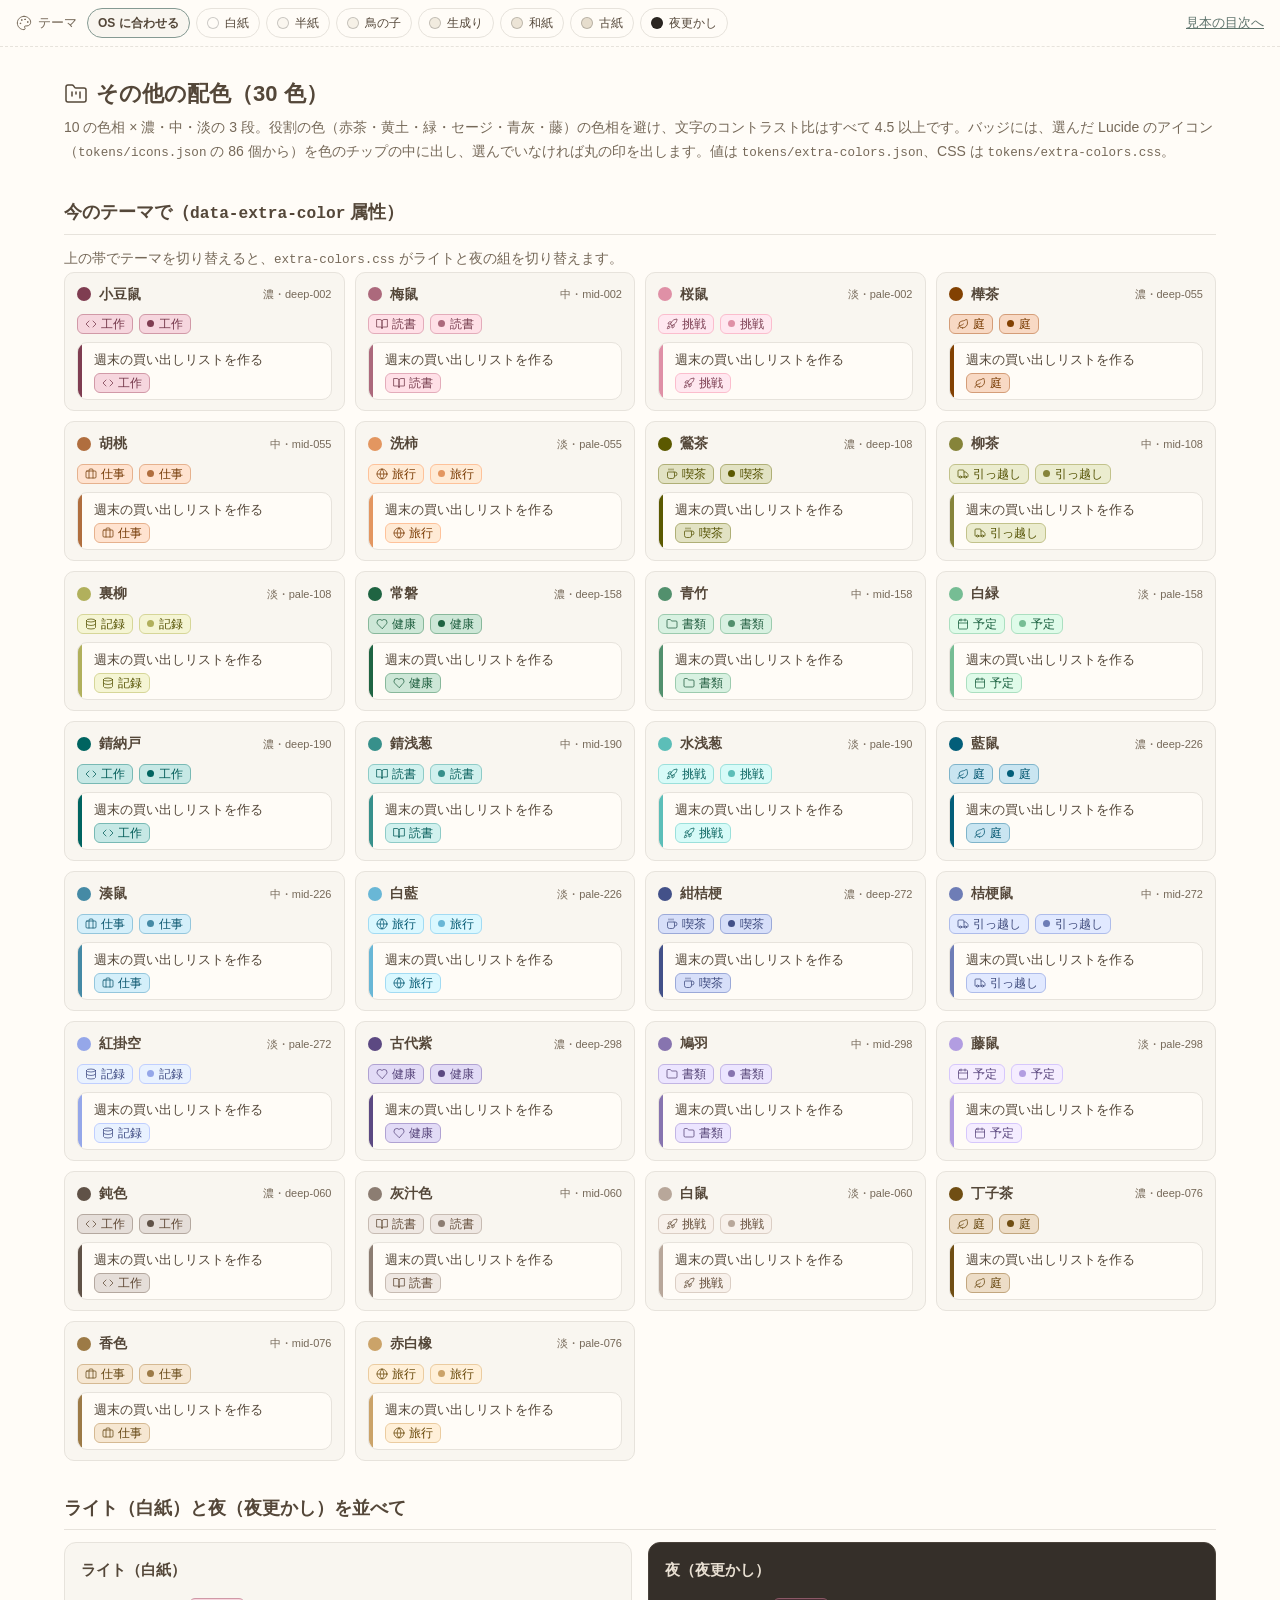
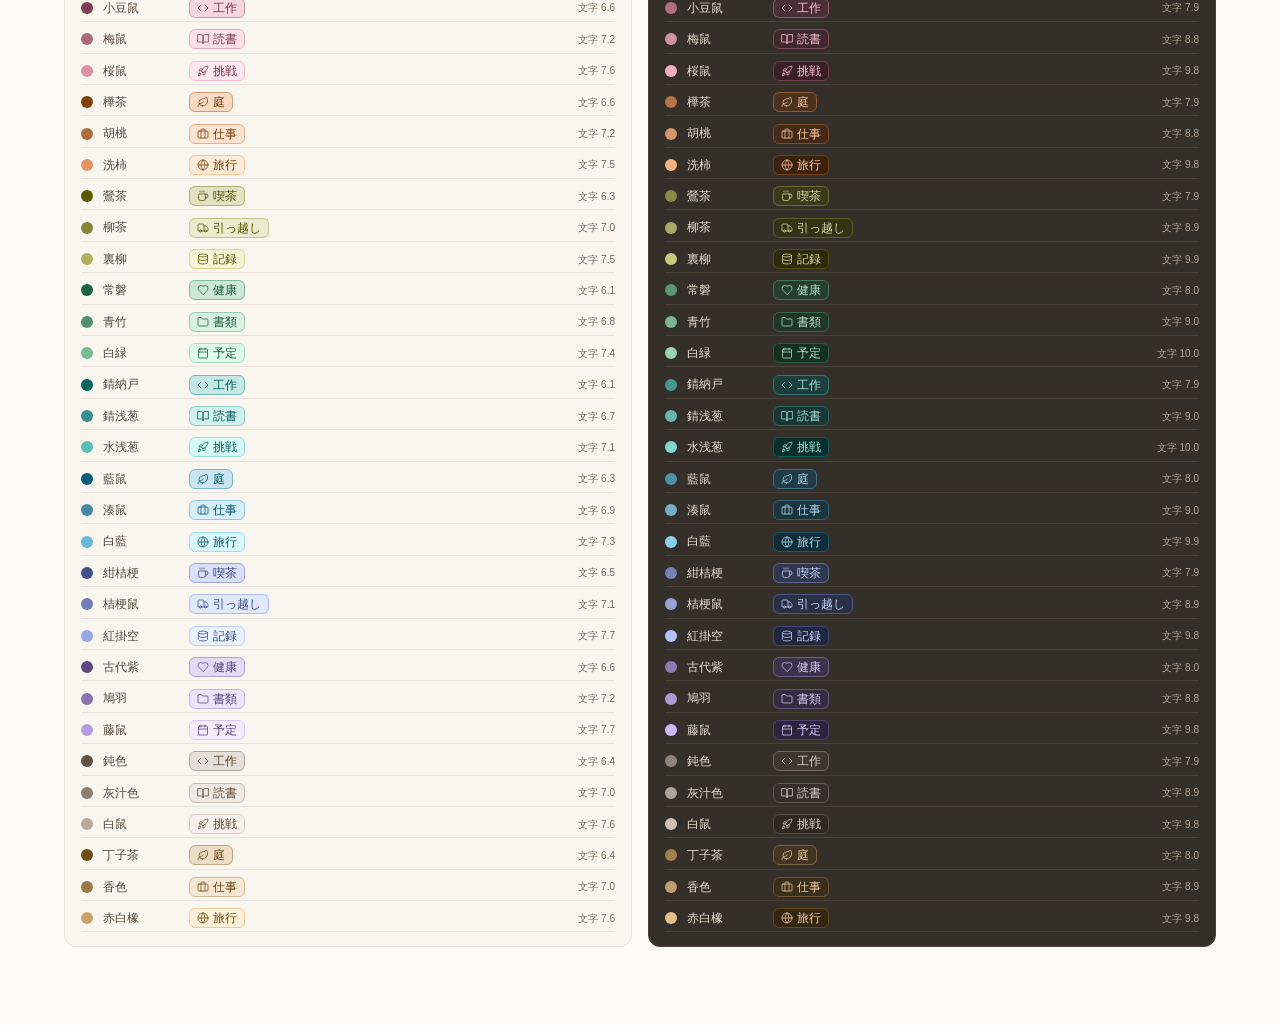
==== commit dea8a0b9: "✏️ 見本のダミーの文言を身近なやることと分類の名前にした - 開発のチケットのような題名（不具合を直す・件数を出すなど）を、買い出し・読書・旅行などの身近なやることにした - 「分類エー」「分類ビー" ====
--- a/samples/extra-colors.html
+++ b/samples/extra-colors.html
@@ -725,6 +725,53 @@
 
 </head>
 <body>
+<!-- @license:lucide 下の SVG のアイコンは Lucide（https://lucide.dev/）。ISC の条件により許諾文を添える（2026-10-23 時点の控え）。最新の条件は https://lucide.dev/license を見ること -->
+<script type="text/plain" data-license="lucide">
+ISC License
+
+Copyright (c) 2026 Lucide Icons and Contributors
+
+Permission to use, copy, modify, and/or distribute this software for any
+purpose with or without fee is hereby granted, provided that the above
+copyright notice and this permission notice appear in all copies.
+
+THE SOFTWARE IS PROVIDED "AS IS" AND THE AUTHOR DISCLAIMS ALL WARRANTIES
+WITH REGARD TO THIS SOFTWARE INCLUDING ALL IMPLIED WARRANTIES OF
+MERCHANTABILITY AND FITNESS. IN NO EVENT SHALL THE AUTHOR BE LIABLE FOR
+ANY SPECIAL, DIRECT, INDIRECT, OR CONSEQUENTIAL DAMAGES OR ANY DAMAGES
+WHATSOEVER RESULTING FROM LOSS OF USE, DATA OR PROFITS, WHETHER IN AN
+ACTION OF CONTRACT, NEGLIGENCE OR OTHER TORTIOUS ACTION, ARISING OUT OF
+OR IN CONNECTION WITH THE USE OR PERFORMANCE OF THIS SOFTWARE.
+
+---
+
+The following Lucide icons are derived from the Feather project:
+
+airplay, alert-circle, alert-octagon, alert-triangle, aperture, arrow-down-circle, arrow-down-left, arrow-down-right, arrow-down, arrow-left-circle, arrow-left, arrow-right-circle, arrow-right, arrow-up-circle, arrow-up-left, arrow-up-right, arrow-up, at-sign, calendar, cast, check, chevron-down, chevron-left, chevron-right, chevron-up, chevrons-down, chevrons-left, chevrons-right, chevrons-up, circle, clipboard, clock, code, columns, command, compass, corner-down-left, corner-down-right, corner-left-down, corner-left-up, corner-right-down, corner-right-up, corner-up-left, corner-up-right, crosshair, database, divide-circle, divide-square, dollar-sign, download, external-link, feather, frown, hash, headphones, help-circle, info, italic, key, layout, life-buoy, link-2, link, loader, lock, log-in, log-out, maximize, meh, minimize, minimize-2, minus-circle, minus-square, minus, monitor, moon, more-horizontal, more-vertical, move, music, navigation-2, navigation, octagon, pause-circle, percent, plus-circle, plus-square, plus, power, radio, rss, search, server, share, shopping-bag, sidebar, smartphone, smile, square, table-2, tablet, target, terminal, trash-2, trash, triangle, tv, type, upload, x-circle, x-octagon, x-square, x, zoom-in, zoom-out
+
+The MIT License (MIT) (for the icons listed above)
+
+Copyright (c) 2013-present Cole Bemis
+
+Permission is hereby granted, free of charge, to any person obtaining a copy
+of this software and associated documentation files (the "Software"), to deal
+in the Software without restriction, including without limitation the rights
+to use, copy, modify, merge, publish, distribute, sublicense, and/or sell
+copies of the Software, and to permit persons to whom the Software is
+furnished to do so, subject to the following conditions:
+
+The above copyright notice and this permission notice shall be included in all
+copies or substantial portions of the Software.
+
+THE SOFTWARE IS PROVIDED "AS IS", WITHOUT WARRANTY OF ANY KIND, EXPRESS OR
+IMPLIED, INCLUDING BUT NOT LIMITED TO THE WARRANTIES OF MERCHANTABILITY,
+FITNESS FOR A PARTICULAR PURPOSE AND NONINFRINGEMENT. IN NO EVENT SHALL THE
+AUTHORS OR COPYRIGHT HOLDERS BE LIABLE FOR ANY CLAIM, DAMAGES OR OTHER
+LIABILITY, WHETHER IN AN ACTION OF CONTRACT, TORT OR OTHERWISE, ARISING FROM,
+OUT OF OR IN CONNECTION WITH THE SOFTWARE OR THE USE OR OTHER DEALINGS IN THE
+SOFTWARE.
+</script>
+<!-- @end:license -->
 <svg width="0" height="0" style="position: absolute;" aria-hidden="true"><symbol id="i-circle-alert" viewBox="0 0 24 24"><circle cx="12" cy="12" r="10"/><line x1="12" x2="12" y1="8" y2="12"/><line x1="12" x2="12.01" y1="16" y2="16"/></symbol><symbol id="i-palette" viewBox="0 0 24 24"><circle cx="13.5" cy="6.5" r=".5" fill="currentColor"/><circle cx="17.5" cy="10.5" r=".5" fill="currentColor"/><circle cx="8.5" cy="7.5" r=".5" fill="currentColor"/><circle cx="6.5" cy="12.5" r=".5" fill="currentColor"/><path d="M12 2C6.5 2 2 6.5 2 12s4.5 10 10 10c.926 0 1.648-.746 1.648-1.688 0-.437-.18-.835-.437-1.125-.29-.289-.438-.652-.438-1.125a1.64 1.64 0 0 1 1.668-1.668h1.996c3.051 0 5.555-2.503 5.555-5.554C21.965 6.012 17.461 2 12 2z"/></symbol><symbol id="i-user-round" viewBox="0 0 24 24"><circle cx="12" cy="8" r="5"/><path d="M20 21a8 8 0 0 0-16 0"/></symbol><symbol id="i-layout-dashboard" viewBox="0 0 24 24"><rect width="7" height="9" x="3" y="3" rx="1"/><rect width="7" height="5" x="14" y="3" rx="1"/><rect width="7" height="9" x="14" y="12" rx="1"/><rect width="7" height="5" x="3" y="16" rx="1"/></symbol><symbol id="i-file-text" viewBox="0 0 24 24"><path d="M15 2H6a2 2 0 0 0-2 2v16a2 2 0 0 0 2 2h12a2 2 0 0 0 2-2V7Z"/><path d="M14 2v4a2 2 0 0 0 2 2h4"/><path d="M10 9H8"/><path d="M16 13H8"/><path d="M16 17H8"/></symbol><symbol id="i-play" viewBox="0 0 24 24"><polygon points="6 3 20 12 6 21 6 3"/></symbol><symbol id="i-ellipsis" viewBox="0 0 24 24"><circle cx="12" cy="12" r="1"/><circle cx="19" cy="12" r="1"/><circle cx="5" cy="12" r="1"/></symbol><symbol id="i-plus" viewBox="0 0 24 24"><path d="M5 12h14"/><path d="M12 5v14"/></symbol><symbol id="i-check" viewBox="0 0 24 24"><path d="M20 6 9 17l-5-5"/></symbol><symbol id="i-trash-2" viewBox="0 0 24 24"><path d="M3 6h18"/><path d="M19 6v14c0 1-1 2-2 2H7c-1 0-2-1-2-2V6"/><path d="M8 6V4c0-1 1-2 2-2h4c1 0 2 1 2 2v2"/><line x1="10" x2="10" y1="11" y2="17"/><line x1="14" x2="14" y1="11" y2="17"/></symbol><symbol id="i-save" viewBox="0 0 24 24"><path d="M15.2 3a2 2 0 0 1 1.4.6l3.8 3.8a2 2 0 0 1 .6 1.4V19a2 2 0 0 1-2 2H5a2 2 0 0 1-2-2V5a2 2 0 0 1 2-2z"/><path d="M17 21v-7a1 1 0 0 0-1-1H8a1 1 0 0 0-1 1v7"/><path d="M7 3v4a1 1 0 0 0 1 1h7"/></symbol><symbol id="i-chevron-right" viewBox="0 0 24 24"><path d="m9 18 6-6-6-6"/></symbol><symbol id="i-info" viewBox="0 0 24 24"><circle cx="12" cy="12" r="10"/><path d="M12 16v-4"/><path d="M12 8h.01"/></symbol><symbol id="i-triangle-alert" viewBox="0 0 24 24"><path d="m21.73 18-8-14a2 2 0 0 0-3.48 0l-8 14A2 2 0 0 0 4 21h16a2 2 0 0 0 1.73-3"/><path d="M12 9v4"/><path d="M12 17h.01"/></symbol><symbol id="i-search" viewBox="0 0 24 24"><circle cx="11" cy="11" r="8"/><path d="m21 21-4.3-4.3"/></symbol><symbol id="i-refresh-cw" viewBox="0 0 24 24"><path d="M3 12a9 9 0 0 1 9-9 9.75 9.75 0 0 1 6.74 2.74L21 8"/><path d="M21 3v5h-5"/><path d="M21 12a9 9 0 0 1-9 9 9.75 9.75 0 0 1-6.74-2.74L3 16"/><path d="M8 16H3v5"/></symbol><symbol id="i-pencil" viewBox="0 0 24 24"><path d="M21.174 6.812a1 1 0 0 0-3.986-3.987L3.842 16.174a2 2 0 0 0-.5.83l-1.321 4.352a.5.5 0 0 0 .623.622l4.353-1.32a2 2 0 0 0 .83-.497z"/><path d="m15 5 4 4"/></symbol><symbol id="i-circle-check" viewBox="0 0 24 24"><circle cx="12" cy="12" r="10"/><path d="m9 12 2 2 4-4"/></symbol><symbol id="i-inbox" viewBox="0 0 24 24"><polyline points="22 12 16 12 14 15 10 15 8 12 2 12"/><path d="M5.45 5.11 2 12v6a2 2 0 0 0 2 2h16a2 2 0 0 0 2-2v-6l-3.45-6.89A2 2 0 0 0 16.76 4H7.24a2 2 0 0 0-1.79 1.11z"/></symbol><symbol id="i-clock" viewBox="0 0 24 24"><circle cx="12" cy="12" r="10"/><polyline points="12 6 12 12 16 14"/></symbol><symbol id="i-menu" viewBox="0 0 24 24"><line x1="4" x2="20" y1="12" y2="12"/><line x1="4" x2="20" y1="6" y2="6"/><line x1="4" x2="20" y1="18" y2="18"/></symbol><symbol id="i-list-checks" viewBox="0 0 24 24"><path d="m3 17 2 2 4-4"/><path d="m3 7 2 2 4-4"/><path d="M13 6h8"/><path d="M13 12h8"/><path d="M13 18h8"/></symbol><symbol id="i-calendar" viewBox="0 0 24 24"><path d="M8 2v4"/><path d="M16 2v4"/><rect width="18" height="18" x="3" y="4" rx="2"/><path d="M3 10h18"/></symbol><symbol id="i-circle" viewBox="0 0 24 24"><circle cx="12" cy="12" r="10"/></symbol><symbol id="i-circle-x" viewBox="0 0 24 24"><circle cx="12" cy="12" r="10"/><path d="m15 9-6 6"/><path d="m9 9 6 6"/></symbol><symbol id="i-x" viewBox="0 0 24 24"><path d="M18 6 6 18"/><path d="m6 6 12 12"/></symbol><symbol id="i-code" viewBox="0 0 24 24"><polyline points="16 18 22 12 16 6"/><polyline points="8 6 2 12 8 18"/></symbol><symbol id="i-book-open" viewBox="0 0 24 24"><path d="M2 3h6a4 4 0 0 1 4 4v14a3 3 0 0 0-3-3H2z"/><path d="M22 3h-6a4 4 0 0 0-4 4v14a3 3 0 0 1 3-3h7z"/></symbol><symbol id="i-rocket" viewBox="0 0 24 24"><path d="M4.5 16.5c-1.5 1.26-2 5-2 5s3.74-.5 5-2c.71-.84.7-2.13-.09-2.91a2.18 2.18 0 0 0-2.91-.09z"/><path d="m12 15-3-3a22 22 0 0 1 2-3.95A12.88 12.88 0 0 1 22 2c0 2.72-.78 7.5-6 11a22.35 22.35 0 0 1-4 2z"/><path d="M9 12H4s.55-3.03 2-4c1.62-1.08 5 0 5 0"/><path d="M12 15v5s3.03-.55 4-2c1.08-1.62 0-5 0-5"/></symbol><symbol id="i-leaf" viewBox="0 0 24 24"><path d="M11 20A7 7 0 0 1 9.8 6.1C15.5 5 17 4.48 19 2c1 2 2 4.18 2 8 0 5.5-4.78 10-10 10Z"/><path d="M2 21c0-3 1.85-5.36 5.08-6C9.5 14.52 12 13 13 12"/></symbol><symbol id="i-briefcase" viewBox="0 0 24 24"><path d="M16 20V4a2 2 0 0 0-2-2h-4a2 2 0 0 0-2 2v16"/><rect width="20" height="14" x="2" y="6" rx="2"/></symbol><symbol id="i-globe" viewBox="0 0 24 24"><circle cx="12" cy="12" r="10"/><path d="M12 2a14.5 14.5 0 0 0 0 20 14.5 14.5 0 0 0 0-20"/><path d="M2 12h20"/></symbol><symbol id="i-coffee" viewBox="0 0 24 24"><path d="M10 2v2"/><path d="M14 2v2"/><path d="M16 8a1 1 0 0 1 1 1v8a4 4 0 0 1-4 4H7a4 4 0 0 1-4-4V9a1 1 0 0 1 1-1h14a4 4 0 1 1 0 8h-1"/><path d="M6 2v2"/></symbol><symbol id="i-truck" viewBox="0 0 24 24"><path d="M14 18V6a2 2 0 0 0-2-2H4a2 2 0 0 0-2 2v11a1 1 0 0 0 1 1h2"/><path d="M15 18H9"/><path d="M19 18h2a1 1 0 0 0 1-1v-3.65a1 1 0 0 0-.22-.624l-3.48-4.35A1 1 0 0 0 17.52 8H14"/><circle cx="17" cy="18" r="2"/><circle cx="7" cy="18" r="2"/></symbol><symbol id="i-database" viewBox="0 0 24 24"><ellipse cx="12" cy="5" rx="9" ry="3"/><path d="M3 5V19A9 3 0 0 0 21 19V5"/><path d="M3 12A9 3 0 0 0 21 12"/></symbol><symbol id="i-heart" viewBox="0 0 24 24"><path d="M19 14c1.49-1.46 3-3.21 3-5.5A5.5 5.5 0 0 0 16.5 3c-1.76 0-3 .5-4.5 2-1.5-1.5-2.74-2-4.5-2A5.5 5.5 0 0 0 2 8.5c0 2.3 1.5 4.05 3 5.5l7 7Z"/></symbol><symbol id="i-folder" viewBox="0 0 24 24"><path d="M20 20a2 2 0 0 0 2-2V8a2 2 0 0 0-2-2h-7.9a2 2 0 0 1-1.69-.9L9.6 3.9A2 2 0 0 0 7.93 3H4a2 2 0 0 0-2 2v13a2 2 0 0 0 2 2Z"/></symbol><symbol id="i-folder-kanban" viewBox="0 0 24 24"><path d="M4 20h16a2 2 0 0 0 2-2V8a2 2 0 0 0-2-2h-7.93a2 2 0 0 1-1.66-.9l-.82-1.2A2 2 0 0 0 7.93 3H4a2 2 0 0 0-2 2v13c0 1.1.9 2 2 2Z"/><path d="M8 10v4"/><path d="M12 10v2"/><path d="M16 10v6"/></symbol></svg>
 <nav class="theme-bar" aria-label="テーマ"><span class="theme-bar__label"><svg class="icon" width="16" height="16" viewBox="0 0 24 24" fill="none" stroke="currentColor" stroke-width="1.5" stroke-linecap="round" stroke-linejoin="round" aria-hidden="true" focusable="false"><use href="#i-palette"/></svg>テーマ</span><button type="button" data-theme-choice="system" aria-pressed="false">OS に合わせる</button><button type="button" data-theme-choice="hakushi" aria-pressed="false"><span class="theme-bar__swatch" style="background: #fffcf7;"></span>白紙</button><button type="button" data-theme-choice="hanshi" aria-pressed="false"><span class="theme-bar__swatch" style="background: #faf6ef;"></span>半紙</button><button type="button" data-theme-choice="torinoko" aria-pressed="false"><span class="theme-bar__swatch" style="background: #f6f1e7;"></span>鳥の子</button><button type="button" data-theme-choice="kinari" aria-pressed="false"><span class="theme-bar__swatch" style="background: #f1ebdf;"></span>生成り</button><button type="button" data-theme-choice="washi" aria-pressed="false"><span class="theme-bar__swatch" style="background: #ece4d6;"></span>和紙</button><button type="button" data-theme-choice="koshi" aria-pressed="false"><span class="theme-bar__swatch" style="background: #e6ddcd;"></span>古紙</button><button type="button" data-theme-choice="yofukashi" aria-pressed="false"><span class="theme-bar__swatch" style="background: #2b2621;"></span>夜更かし</button><a class="theme-bar__back" href="index.html">見本の目次へ</a></nav>
 
@@ -752,11 +799,12 @@
   const ratio = (a, b) => { const [hi, lo] = [lum(a), lum(b)].sort((x, y) => y - x); return (hi + 0.05) / (lo + 0.05); };
   const el = (tag, props = {}, children = []) => { const node = Object.assign(document.createElement(tag), props); node.append(...children); return node; };
   const ICONS = ["code", "book-open", "rocket", "leaf", "briefcase", "globe", "coffee", "truck", "database", "heart", "folder", "calendar"];
+  const LABELS = ["工作", "読書", "挑戦", "庭", "仕事", "旅行", "喫茶", "引っ越し", "記録", "健康", "書類", "予定"];
   const svgIcon = (name) => { const s = document.createElementNS("http://www.w3.org/2000/svg", "svg"); s.setAttribute("class", "icon"); s.setAttribute("width", "12"); s.setAttribute("height", "12"); s.setAttribute("viewBox", "0 0 24 24"); s.setAttribute("fill", "none"); s.setAttribute("stroke", "currentColor"); s.setAttribute("stroke-width", "1.5"); s.setAttribute("stroke-linecap", "round"); s.setAttribute("stroke-linejoin", "round"); s.setAttribute("aria-hidden", "true"); const u = document.createElementNS("http://www.w3.org/2000/svg", "use"); u.setAttribute("href", `#i-${name}`); s.append(u); return s; };
-  const badge = (p, tone, iconName) => {
+  const badge = (p, tone, iconName, label) => {
     const lead = iconName ? svgIcon(iconName) : el("span", { className: "extra-dot" });
     if (!iconName) lead.setAttribute("aria-hidden", "true");
-    const b = el("span", { className: "extra-badge", title: p.name }, [lead, "分類エー"]);
+    const b = el("span", { className: "extra-badge", title: p.name }, [lead, label]);
     if (tone) Object.entries({ bg: tone.bg, border: tone.border, text: tone.text, dot: tone.dot }).forEach(([k, v]) => b.style.setProperty(`--extra-${k}`, v));
     return b;
   };
@@ -767,11 +815,11 @@
       const head = el("div", { className: "pc-card__head" }, [el("span", { className: "dot-lg" }), el("b", { textContent: p.name }), el("span", { className: "pc-card__tone", textContent: `${TONE[p.tone]}・${p.key}` })]);
       const row = el("div", { className: "row row--banded" }, [
         el("span", { className: "row__band" }),
-        el("span", { className: "row__main" }, [el("span", { className: "row__title", textContent: "#1234 ログイン画面の不具合を直す" })]),
-        badge(p, null, ICONS[COLORS.indexOf(p) % ICONS.length]),
+        el("span", { className: "row__main" }, [el("span", { className: "row__title", textContent: "週末の買い出しリストを作る" })]),
+        badge(p, null, ICONS[COLORS.indexOf(p) % ICONS.length], LABELS[COLORS.indexOf(p) % LABELS.length]),
       ]);
       const i = COLORS.indexOf(p);
-      const badges = el("div", { className: "pc-card__badges" }, [badge(p, null, ICONS[i % ICONS.length]), badge(p)]);
+      const badges = el("div", { className: "pc-card__badges" }, [badge(p, null, ICONS[i % ICONS.length], LABELS[i % LABELS.length]), badge(p, null, null, LABELS[i % LABELS.length])]);
       card.append(head, badges, row);
       return card;
     }));
@@ -784,7 +832,7 @@
         const dot = el("span", { className: "dot-lg" }); dot.style.background = tone.dot;
         const name = el("span", { textContent: p.name });
         const r = el("small", { textContent: `文字 ${ratio(tone.text, tone.bg).toFixed(1)}` }); r.style.color = t.muted;
-        const line = el("div", { className: "pc-line" }, [dot, name, badge(p, tone, ICONS[COLORS.indexOf(p) % ICONS.length]), r]);
+        const line = el("div", { className: "pc-line" }, [dot, name, badge(p, tone, ICONS[COLORS.indexOf(p) % ICONS.length], LABELS[COLORS.indexOf(p) % LABELS.length]), r]);
         line.style.borderColor = t.border;
         return line;
       }));
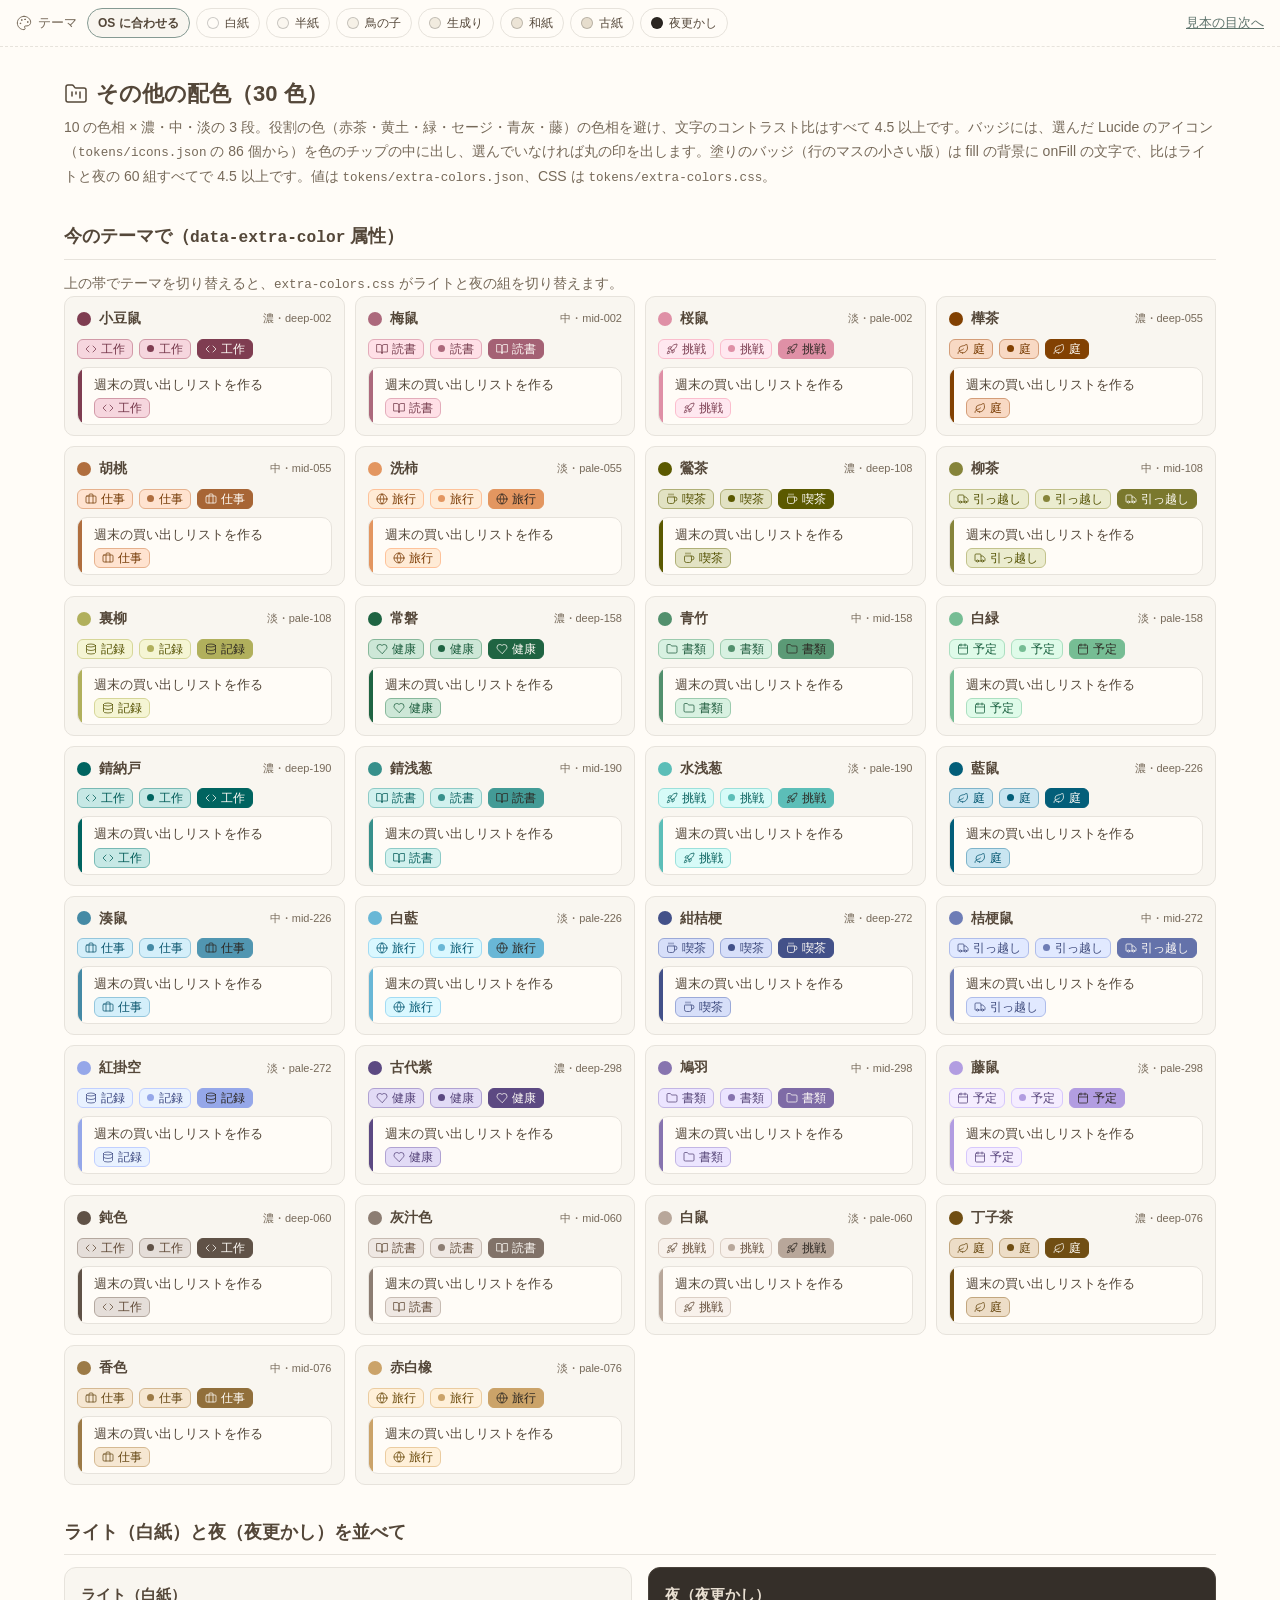
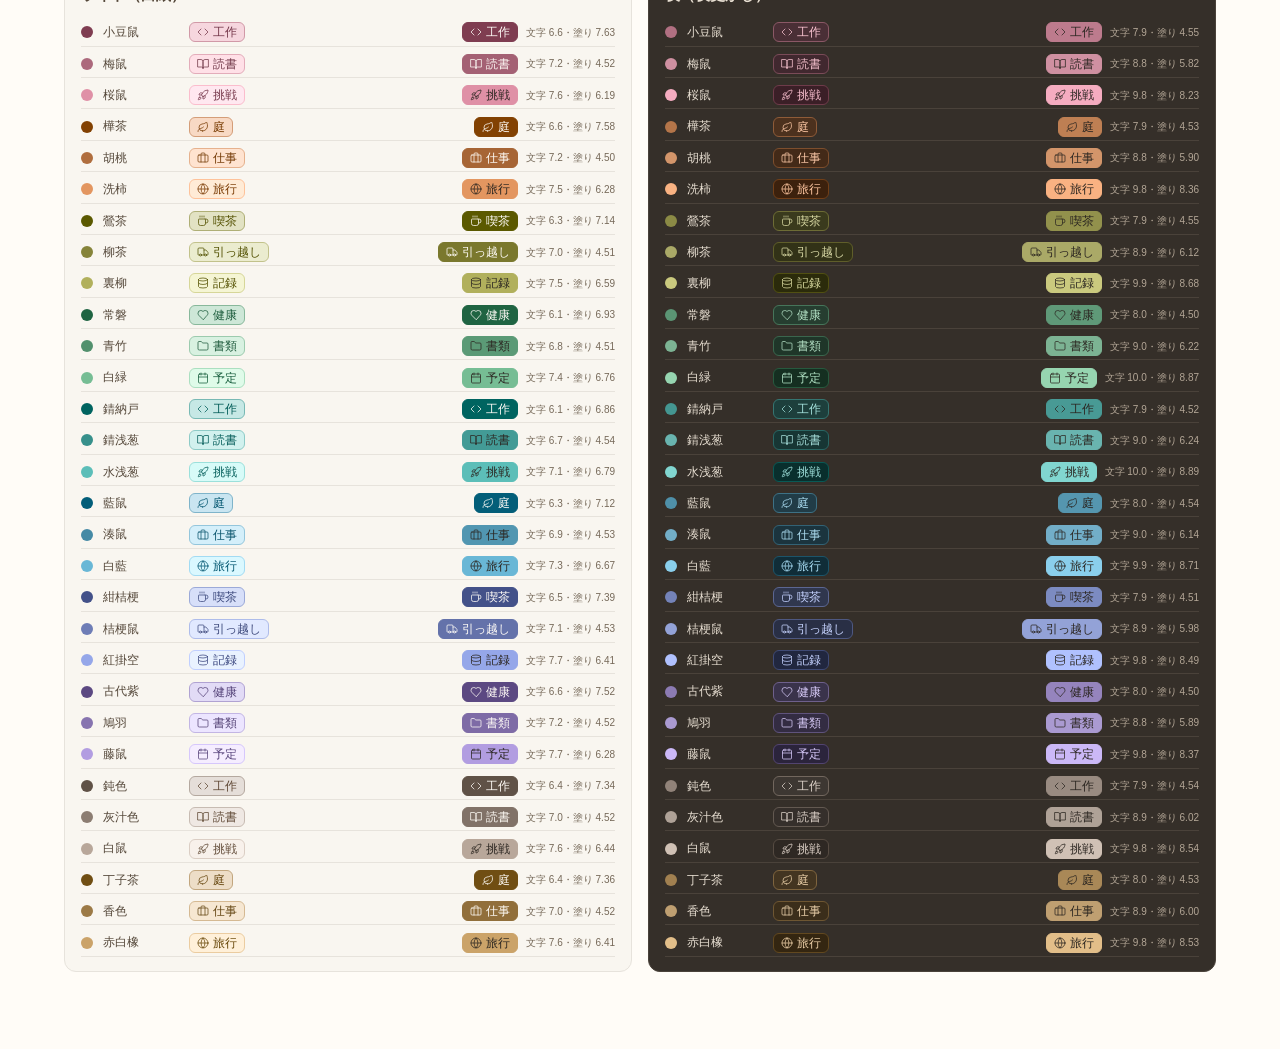
==== commit a74ef9bf: "🎨 分類の色の行のカードを左のマスだけ塗る形にし、期日の印をアイコンにした - その他の配色の 30 色に、塗り（fill）とその上の文字の色（onFill）を足した。ライトと夜の 60 組すべてでコ" ====
--- a/samples/extra-colors.html
+++ b/samples/extra-colors.html
@@ -342,104 +342,104 @@
 }
 /* @end:themes */
 /* @tokens:extra-colors */
-/* その他の配色（30 色）。要素に data-extra-color="<key>" を付けると --extra-bg / --extra-border / --extra-text / --extra-dot が決まる。
+/* その他の配色（30 色）。要素に data-extra-color="<key>" を付けると --extra-bg / --extra-border / --extra-text / --extra-dot / --extra-fill / --extra-on-fill が決まる。
    夜更かし（と、テーマを選ばずに OS がダーク）のときは dark の組に切り替わる。tokens/themes.css と一緒に読み込むこと */
 
-[data-extra-color="deep-002"] { --extra-bg: #f6d6de; --extra-border: #d199a7; --extra-text: #743649; --extra-dot: #7f3d51; } /* 小豆鼠 */
-[data-extra-color="mid-002"] { --extra-bg: #ffe0e7; --extra-border: #e3acba; --extra-text: #723849; --extra-dot: #ac697c; } /* 梅鼠 */
-[data-extra-color="pale-002"] { --extra-bg: #ffe8f0; --extra-border: #fbbdcd; --extra-text: #753549; --extra-dot: #df90a6; } /* 桜鼠 */
-[data-extra-color="deep-055"] { --extra-bg: #f8d9c4; --extra-border: #d49d78; --extra-text: #773a00; --extra-dot: #824102; } /* 樺茶 */
-[data-extra-color="mid-055"] { --extra-bg: #ffe3d0; --extra-border: #e6b18d; --extra-text: #753b07; --extra-dot: #b06e3e; } /* 胡桃 */
-[data-extra-color="pale-055"] { --extra-bg: #ffebd6; --extra-border: #fec29a; --extra-text: #793900; --extra-dot: #e39660; } /* 洗柿 */
-[data-extra-color="deep-108"] { --extra-bg: #e2e2c3; --extra-border: #afaf76; --extra-text: #535000; --extra-dot: #5b5900; } /* 鶯茶 */
-[data-extra-color="mid-108"] { --extra-bg: #ebeccf; --extra-border: #c2c28b; --extra-text: #525000; --extra-dot: #86843a; } /* 柳茶 */
-[data-extra-color="pale-108"] { --extra-bg: #f5f5d4; --extra-border: #d6d698; --extra-text: #535000; --extra-dot: #b1b05c; } /* 裏柳 */
-[data-extra-color="deep-158"] { --extra-bg: #cde7d7; --extra-border: #88b89b; --extra-text: #1a5b3b; --extra-dot: #1f6442; } /* 常磐 */
-[data-extra-color="mid-158"] { --extra-bg: #d8f1e1; --extra-border: #9ccbae; --extra-text: #1e5a3c; --extra-dot: #52906d; } /* 青竹 */
-[data-extra-color="pale-158"] { --extra-bg: #dffbe9; --extra-border: #abdfc0; --extra-text: #145b3a; --extra-dot: #76bd94; } /* 白緑 */
-[data-extra-color="deep-190"] { --extra-bg: #c6e8e5; --extra-border: #78b9b4; --extra-text: #005b57; --extra-dot: #006460; } /* 錆納戸 */
-[data-extra-color="mid-190"] { --extra-bg: #d1f1ee; --extra-border: #8ecbc7; --extra-text: #005a57; --extra-dot: #37908b; } /* 錆浅葱 */
-[data-extra-color="pale-190"] { --extra-bg: #d7fbf8; --extra-border: #9be0db; --extra-text: #005c58; --extra-dot: #5cbeb8; } /* 水浅葱 */
-[data-extra-color="deep-226"] { --extra-bg: #c9e5f1; --extra-border: #7fb4ca; --extra-text: #00556f; --extra-dot: #035e79; } /* 藍鼠 */
-[data-extra-color="mid-226"] { --extra-bg: #d4effa; --extra-border: #94c6dc; --extra-text: #0a556d; --extra-dot: #458aa5; } /* 湊鼠 */
-[data-extra-color="pale-226"] { --extra-bg: #daf8ff; --extra-border: #a2dbf3; --extra-text: #005670; --extra-dot: #69b7d6; } /* 白藍 */
-[data-extra-color="deep-272"] { --extra-bg: #d7dff9; --extra-border: #9ba9d8; --extra-text: #3c497d; --extra-dot: #435189; } /* 紺桔梗 */
-[data-extra-color="mid-272"] { --extra-bg: #e1e9ff; --extra-border: #aebcea; --extra-text: #3d497b; --extra-dot: #6e7db6; } /* 桔梗鼠 */
-[data-extra-color="pale-272"] { --extra-bg: #e9f2ff; --extra-border: #c0cfff; --extra-text: #3c4880; --extra-dot: #95a7e9; } /* 紅掛空 */
-[data-extra-color="deep-298"] { --extra-bg: #e2dbf6; --extra-border: #b0a2d2; --extra-text: #534177; --extra-dot: #5c4982; } /* 古代紫 */
-[data-extra-color="mid-298"] { --extra-bg: #ece5ff; --extra-border: #c2b5e4; --extra-text: #534275; --extra-dot: #8774af; } /* 鳩羽 */
-[data-extra-color="pale-298"] { --extra-bg: #f5edff; --extra-border: #d6c7fc; --extra-text: #544079; --extra-dot: #b29de1; } /* 藤鼠 */
-[data-extra-color="deep-060"] { --extra-bg: #e5ded9; --extra-border: #b4a89f; --extra-text: #5f4835; --extra-dot: #605247; } /* 鈍色 */
-[data-extra-color="mid-060"] { --extra-bg: #efe8e3; --extra-border: #c7bbb2; --extra-text: #5f4835; --extra-dot: #8c7d72; } /* 灰汁色 */
-[data-extra-color="pale-060"] { --extra-bg: #f8f1eb; --extra-border: #dbcec4; --extra-text: #5f4835; --extra-dot: #b8a79a; } /* 白鼠 */
-[data-extra-color="deep-076"] { --extra-bg: #edddc7; --extra-border: #c2a67e; --extra-text: #66460e; --extra-dot: #704e13; } /* 丁子茶 */
-[data-extra-color="mid-076"] { --extra-bg: #f6e7d2; --extra-border: #d5b992; --extra-text: #654714; --extra-dot: #9c7a46; } /* 香色 */
-[data-extra-color="pale-076"] { --extra-bg: #fff0d9; --extra-border: #ebcca0; --extra-text: #674607; --extra-dot: #cba369; } /* 赤白橡 */
+[data-extra-color="deep-002"] { --extra-bg: #f6d6de; --extra-border: #d199a7; --extra-text: #743649; --extra-dot: #7f3d51; --extra-fill: #7f3d51; --extra-on-fill: #fffcf7; } /* 小豆鼠 */
+[data-extra-color="mid-002"] { --extra-bg: #ffe0e7; --extra-border: #e3acba; --extra-text: #723849; --extra-dot: #ac697c; --extra-fill: #a46174; --extra-on-fill: #fffcf7; } /* 梅鼠 */
+[data-extra-color="pale-002"] { --extra-bg: #ffe8f0; --extra-border: #fbbdcd; --extra-text: #753549; --extra-dot: #df90a6; --extra-fill: #df90a6; --extra-on-fill: #2b2621; } /* 桜鼠 */
+[data-extra-color="deep-055"] { --extra-bg: #f8d9c4; --extra-border: #d49d78; --extra-text: #773a00; --extra-dot: #824102; --extra-fill: #824102; --extra-on-fill: #fffcf7; } /* 樺茶 */
+[data-extra-color="mid-055"] { --extra-bg: #ffe3d0; --extra-border: #e6b18d; --extra-text: #753b07; --extra-dot: #b06e3e; --extra-fill: #a76535; --extra-on-fill: #fffcf7; } /* 胡桃 */
+[data-extra-color="pale-055"] { --extra-bg: #ffebd6; --extra-border: #fec29a; --extra-text: #793900; --extra-dot: #e39660; --extra-fill: #e39660; --extra-on-fill: #2b2621; } /* 洗柿 */
+[data-extra-color="deep-108"] { --extra-bg: #e2e2c3; --extra-border: #afaf76; --extra-text: #535000; --extra-dot: #5b5900; --extra-fill: #5b5900; --extra-on-fill: #fffcf7; } /* 鶯茶 */
+[data-extra-color="mid-108"] { --extra-bg: #ebeccf; --extra-border: #c2c28b; --extra-text: #525000; --extra-dot: #86843a; --extra-fill: #7a782d; --extra-on-fill: #fffcf7; } /* 柳茶 */
+[data-extra-color="pale-108"] { --extra-bg: #f5f5d4; --extra-border: #d6d698; --extra-text: #535000; --extra-dot: #b1b05c; --extra-fill: #b1b05c; --extra-on-fill: #2b2621; } /* 裏柳 */
+[data-extra-color="deep-158"] { --extra-bg: #cde7d7; --extra-border: #88b89b; --extra-text: #1a5b3b; --extra-dot: #1f6442; --extra-fill: #1f6442; --extra-on-fill: #fffcf7; } /* 常磐 */
+[data-extra-color="mid-158"] { --extra-bg: #d8f1e1; --extra-border: #9ccbae; --extra-text: #1e5a3c; --extra-dot: #52906d; --extra-fill: #5b9a76; --extra-on-fill: #2b2621; } /* 青竹 */
+[data-extra-color="pale-158"] { --extra-bg: #dffbe9; --extra-border: #abdfc0; --extra-text: #145b3a; --extra-dot: #76bd94; --extra-fill: #76bd94; --extra-on-fill: #2b2621; } /* 白緑 */
+[data-extra-color="deep-190"] { --extra-bg: #c6e8e5; --extra-border: #78b9b4; --extra-text: #005b57; --extra-dot: #006460; --extra-fill: #006460; --extra-on-fill: #fffcf7; } /* 錆納戸 */
+[data-extra-color="mid-190"] { --extra-bg: #d1f1ee; --extra-border: #8ecbc7; --extra-text: #005a57; --extra-dot: #37908b; --extra-fill: #439b96; --extra-on-fill: #2b2621; } /* 錆浅葱 */
+[data-extra-color="pale-190"] { --extra-bg: #d7fbf8; --extra-border: #9be0db; --extra-text: #005c58; --extra-dot: #5cbeb8; --extra-fill: #5cbeb8; --extra-on-fill: #2b2621; } /* 水浅葱 */
+[data-extra-color="deep-226"] { --extra-bg: #c9e5f1; --extra-border: #7fb4ca; --extra-text: #00556f; --extra-dot: #035e79; --extra-fill: #035e79; --extra-on-fill: #fffcf7; } /* 藍鼠 */
+[data-extra-color="mid-226"] { --extra-bg: #d4effa; --extra-border: #94c6dc; --extra-text: #0a556d; --extra-dot: #458aa5; --extra-fill: #5196b1; --extra-on-fill: #2b2621; } /* 湊鼠 */
+[data-extra-color="pale-226"] { --extra-bg: #daf8ff; --extra-border: #a2dbf3; --extra-text: #005670; --extra-dot: #69b7d6; --extra-fill: #69b7d6; --extra-on-fill: #2b2621; } /* 白藍 */
+[data-extra-color="deep-272"] { --extra-bg: #d7dff9; --extra-border: #9ba9d8; --extra-text: #3c497d; --extra-dot: #435189; --extra-fill: #435189; --extra-on-fill: #fffcf7; } /* 紺桔梗 */
+[data-extra-color="mid-272"] { --extra-bg: #e1e9ff; --extra-border: #aebcea; --extra-text: #3d497b; --extra-dot: #6e7db6; --extra-fill: #6472aa; --extra-on-fill: #fffcf7; } /* 桔梗鼠 */
+[data-extra-color="pale-272"] { --extra-bg: #e9f2ff; --extra-border: #c0cfff; --extra-text: #3c4880; --extra-dot: #95a7e9; --extra-fill: #95a7e9; --extra-on-fill: #2b2621; } /* 紅掛空 */
+[data-extra-color="deep-298"] { --extra-bg: #e2dbf6; --extra-border: #b0a2d2; --extra-text: #534177; --extra-dot: #5c4982; --extra-fill: #5c4982; --extra-on-fill: #fffcf7; } /* 古代紫 */
+[data-extra-color="mid-298"] { --extra-bg: #ece5ff; --extra-border: #c2b5e4; --extra-text: #534275; --extra-dot: #8774af; --extra-fill: #7e6ba6; --extra-on-fill: #fffcf7; } /* 鳩羽 */
+[data-extra-color="pale-298"] { --extra-bg: #f5edff; --extra-border: #d6c7fc; --extra-text: #544079; --extra-dot: #b29de1; --extra-fill: #b29de1; --extra-on-fill: #2b2621; } /* 藤鼠 */
+[data-extra-color="deep-060"] { --extra-bg: #e5ded9; --extra-border: #b4a89f; --extra-text: #5f4835; --extra-dot: #605247; --extra-fill: #605247; --extra-on-fill: #fffcf7; } /* 鈍色 */
+[data-extra-color="mid-060"] { --extra-bg: #efe8e3; --extra-border: #c7bbb2; --extra-text: #5f4835; --extra-dot: #8c7d72; --extra-fill: #817268; --extra-on-fill: #fffcf7; } /* 灰汁色 */
+[data-extra-color="pale-060"] { --extra-bg: #f8f1eb; --extra-border: #dbcec4; --extra-text: #5f4835; --extra-dot: #b8a79a; --extra-fill: #b8a79a; --extra-on-fill: #2b2621; } /* 白鼠 */
+[data-extra-color="deep-076"] { --extra-bg: #edddc7; --extra-border: #c2a67e; --extra-text: #66460e; --extra-dot: #704e13; --extra-fill: #704e13; --extra-on-fill: #fffcf7; } /* 丁子茶 */
+[data-extra-color="mid-076"] { --extra-bg: #f6e7d2; --extra-border: #d5b992; --extra-text: #654714; --extra-dot: #9c7a46; --extra-fill: #916f3b; --extra-on-fill: #fffcf7; } /* 香色 */
+[data-extra-color="pale-076"] { --extra-bg: #fff0d9; --extra-border: #ebcca0; --extra-text: #674607; --extra-dot: #cba369; --extra-fill: #cba369; --extra-on-fill: #2b2621; } /* 赤白橡 */
 
 /* 夜更かし */
-:root[data-theme="yofukashi"] [data-extra-color="deep-002"] { --extra-bg: #4a2f36; --extra-border: #8b5866; --extra-text: #fac3d1; --extra-dot: #b17082; }
-:root[data-theme="yofukashi"] [data-extra-color="mid-002"] { --extra-bg: #41282f; --extra-border: #7a4b58; --extra-text: #f9c4d1; --extra-dot: #cf90a1; }
-:root[data-theme="yofukashi"] [data-extra-color="pale-002"] { --extra-bg: #3b1f27; --extra-border: #6e3b4a; --extra-text: #fcc2d1; --extra-dot: #f5acc0; }
-:root[data-theme="yofukashi"] [data-extra-color="deep-055"] { --extra-bg: #4c311e; --extra-border: #8e5b38; --extra-text: #fdc7a4; --extra-dot: #b47549; }
-:root[data-theme="yofukashi"] [data-extra-color="mid-055"] { --extra-bg: #432a18; --extra-border: #7d4e2d; --extra-text: #fbc8a7; --extra-dot: #d3956a; }
-:root[data-theme="yofukashi"] [data-extra-color="pale-055"] { --extra-bg: #3c210d; --extra-border: #713f18; --extra-text: #ffc7a1; --extra-dot: #f9b282; }
-:root[data-theme="yofukashi"] [data-extra-color="deep-108"] { --extra-bg: #3a3a1d; --extra-border: #6d6c35; --extra-text: #d8d8a2; --extra-dot: #8b8a45; }
-:root[data-theme="yofukashi"] [data-extra-color="mid-108"] { --extra-bg: #323217; --extra-border: #5f5e2a; --extra-text: #d8d8a5; --extra-dot: #aaa967; }
-:root[data-theme="yofukashi"] [data-extra-color="pale-108"] { --extra-bg: #2b2b0b; --extra-border: #515012; --extra-text: #d8d99f; --extra-dot: #cac97e; }
-:root[data-theme="yofukashi"] [data-extra-color="deep-158"] { --extra-bg: #263e30; --extra-border: #46755a; --extra-text: #b3e1c5; --extra-dot: #5b9574; }
-:root[data-theme="yofukashi"] [data-extra-color="mid-158"] { --extra-bg: #1f3629; --extra-border: #3a664d; --extra-text: #b5e1c6; --extra-dot: #7cb393; }
-:root[data-theme="yofukashi"] [data-extra-color="pale-158"] { --extra-bg: #152f21; --extra-border: #27593e; --extra-text: #b1e2c4; --extra-dot: #96d5b0; }
-:root[data-theme="yofukashi"] [data-extra-color="deep-190"] { --extra-bg: #1d3f3c; --extra-border: #357571; --extra-text: #a5e2dd; --extra-dot: #449691; }
-:root[data-theme="yofukashi"] [data-extra-color="mid-190"] { --extra-bg: #173634; --extra-border: #296663; --extra-text: #a8e1dd; --extra-dot: #69b4af; }
-:root[data-theme="yofukashi"] [data-extra-color="pale-190"] { --extra-bg: #092f2d; --extra-border: #095955; --extra-text: #a2e3de; --extra-dot: #81d6d0; }
-:root[data-theme="yofukashi"] [data-extra-color="deep-226"] { --extra-bg: #213c47; --extra-border: #3d7185; --extra-text: #abddf2; --extra-dot: #4f90a9; }
-:root[data-theme="yofukashi"] [data-extra-color="mid-226"] { --extra-bg: #1b343e; --extra-border: #326275; --extra-text: #adddf1; --extra-dot: #72aec8; }
-:root[data-theme="yofukashi"] [data-extra-color="pale-226"] { --extra-bg: #102d38; --extra-border: #1c5469; --extra-text: #a9ddf4; --extra-dot: #8acfec; }
-:root[data-theme="yofukashi"] [data-extra-color="deep-272"] { --extra-bg: #30374e; --extra-border: #5b6692; --extra-text: #c5d2ff; --extra-dot: #7483b9; }
-:root[data-theme="yofukashi"] [data-extra-color="mid-272"] { --extra-bg: #292f45; --extra-border: #4e5881; --extra-text: #c6d3fe; --extra-dot: #93a2d7; }
-:root[data-theme="yofukashi"] [data-extra-color="pale-272"] { --extra-bg: #21273f; --extra-border: #3f4a75; --extra-text: #c4d2ff; --extra-dot: #b0c1fe; }
-:root[data-theme="yofukashi"] [data-extra-color="deep-298"] { --extra-bg: #3a334b; --extra-border: #6e608c; --extra-text: #d9ccfa; --extra-dot: #8c7bb3; }
-:root[data-theme="yofukashi"] [data-extra-color="mid-298"] { --extra-bg: #332c42; --extra-border: #5f537c; --extra-text: #d9ccf9; --extra-dot: #aa9ad1; }
-:root[data-theme="yofukashi"] [data-extra-color="pale-298"] { --extra-bg: #2b243c; --extra-border: #524470; --extra-text: #d9cbfc; --extra-dot: #cbb8f7; }
-:root[data-theme="yofukashi"] [data-extra-color="deep-060"] { --extra-bg: #3d3732; --extra-border: #72675e; --extra-text: #ddd2c9; --extra-dot: #918379; }
-:root[data-theme="yofukashi"] [data-extra-color="mid-060"] { --extra-bg: #352f2b; --extra-border: #635951; --extra-text: #ddd2c9; --extra-dot: #afa297; }
-:root[data-theme="yofukashi"] [data-extra-color="pale-060"] { --extra-bg: #2e2823; --extra-border: #564b42; --extra-text: #ded2c8; --extra-dot: #d0c1b5; }
-:root[data-theme="yofukashi"] [data-extra-color="deep-076"] { --extra-bg: #433521; --extra-border: #7e643e; --extra-text: #ebd0a9; --extra-dot: #a18050; }
-:root[data-theme="yofukashi"] [data-extra-color="mid-076"] { --extra-bg: #3b2e1b; --extra-border: #6e5632; --extra-text: #ead0ab; --extra-dot: #bf9f71; }
-:root[data-theme="yofukashi"] [data-extra-color="pale-076"] { --extra-bg: #342611; --extra-border: #62481f; --extra-text: #eccfa7; --extra-dot: #e2be89; }
+:root[data-theme="yofukashi"] [data-extra-color="deep-002"] { --extra-bg: #4a2f36; --extra-border: #8b5866; --extra-text: #fac3d1; --extra-dot: #b17082; --extra-fill: #bd7b8d; --extra-on-fill: #2b2621; }
+:root[data-theme="yofukashi"] [data-extra-color="mid-002"] { --extra-bg: #41282f; --extra-border: #7a4b58; --extra-text: #f9c4d1; --extra-dot: #cf90a1; --extra-fill: #cf90a1; --extra-on-fill: #2b2621; }
+:root[data-theme="yofukashi"] [data-extra-color="pale-002"] { --extra-bg: #3b1f27; --extra-border: #6e3b4a; --extra-text: #fcc2d1; --extra-dot: #f5acc0; --extra-fill: #f5acc0; --extra-on-fill: #2b2621; }
+:root[data-theme="yofukashi"] [data-extra-color="deep-055"] { --extra-bg: #4c311e; --extra-border: #8e5b38; --extra-text: #fdc7a4; --extra-dot: #b47549; --extra-fill: #be7f53; --extra-on-fill: #2b2621; }
+:root[data-theme="yofukashi"] [data-extra-color="mid-055"] { --extra-bg: #432a18; --extra-border: #7d4e2d; --extra-text: #fbc8a7; --extra-dot: #d3956a; --extra-fill: #d3956a; --extra-on-fill: #2b2621; }
+:root[data-theme="yofukashi"] [data-extra-color="pale-055"] { --extra-bg: #3c210d; --extra-border: #713f18; --extra-text: #ffc7a1; --extra-dot: #f9b282; --extra-fill: #f9b282; --extra-on-fill: #2b2621; }
+:root[data-theme="yofukashi"] [data-extra-color="deep-108"] { --extra-bg: #3a3a1d; --extra-border: #6d6c35; --extra-text: #d8d8a2; --extra-dot: #8b8a45; --extra-fill: #92914c; --extra-on-fill: #2b2621; }
+:root[data-theme="yofukashi"] [data-extra-color="mid-108"] { --extra-bg: #323217; --extra-border: #5f5e2a; --extra-text: #d8d8a5; --extra-dot: #aaa967; --extra-fill: #aaa967; --extra-on-fill: #2b2621; }
+:root[data-theme="yofukashi"] [data-extra-color="pale-108"] { --extra-bg: #2b2b0b; --extra-border: #515012; --extra-text: #d8d99f; --extra-dot: #cac97e; --extra-fill: #cac97e; --extra-on-fill: #2b2621; }
+:root[data-theme="yofukashi"] [data-extra-color="deep-158"] { --extra-bg: #263e30; --extra-border: #46755a; --extra-text: #b3e1c5; --extra-dot: #5b9574; --extra-fill: #5f9978; --extra-on-fill: #2b2621; }
+:root[data-theme="yofukashi"] [data-extra-color="mid-158"] { --extra-bg: #1f3629; --extra-border: #3a664d; --extra-text: #b5e1c6; --extra-dot: #7cb393; --extra-fill: #7cb393; --extra-on-fill: #2b2621; }
+:root[data-theme="yofukashi"] [data-extra-color="pale-158"] { --extra-bg: #152f21; --extra-border: #27593e; --extra-text: #b1e2c4; --extra-dot: #96d5b0; --extra-fill: #96d5b0; --extra-on-fill: #2b2621; }
+:root[data-theme="yofukashi"] [data-extra-color="deep-190"] { --extra-bg: #1d3f3c; --extra-border: #357571; --extra-text: #a5e2dd; --extra-dot: #449691; --extra-fill: #489a95; --extra-on-fill: #2b2621; }
+:root[data-theme="yofukashi"] [data-extra-color="mid-190"] { --extra-bg: #173634; --extra-border: #296663; --extra-text: #a8e1dd; --extra-dot: #69b4af; --extra-fill: #69b4af; --extra-on-fill: #2b2621; }
+:root[data-theme="yofukashi"] [data-extra-color="pale-190"] { --extra-bg: #092f2d; --extra-border: #095955; --extra-text: #a2e3de; --extra-dot: #81d6d0; --extra-fill: #81d6d0; --extra-on-fill: #2b2621; }
+:root[data-theme="yofukashi"] [data-extra-color="deep-226"] { --extra-bg: #213c47; --extra-border: #3d7185; --extra-text: #abddf2; --extra-dot: #4f90a9; --extra-fill: #5596af; --extra-on-fill: #2b2621; }
+:root[data-theme="yofukashi"] [data-extra-color="mid-226"] { --extra-bg: #1b343e; --extra-border: #326275; --extra-text: #adddf1; --extra-dot: #72aec8; --extra-fill: #72aec8; --extra-on-fill: #2b2621; }
+:root[data-theme="yofukashi"] [data-extra-color="pale-226"] { --extra-bg: #102d38; --extra-border: #1c5469; --extra-text: #a9ddf4; --extra-dot: #8acfec; --extra-fill: #8acfec; --extra-on-fill: #2b2621; }
+:root[data-theme="yofukashi"] [data-extra-color="deep-272"] { --extra-bg: #30374e; --extra-border: #5b6692; --extra-text: #c5d2ff; --extra-dot: #7483b9; --extra-fill: #7c8bc1; --extra-on-fill: #2b2621; }
+:root[data-theme="yofukashi"] [data-extra-color="mid-272"] { --extra-bg: #292f45; --extra-border: #4e5881; --extra-text: #c6d3fe; --extra-dot: #93a2d7; --extra-fill: #93a2d7; --extra-on-fill: #2b2621; }
+:root[data-theme="yofukashi"] [data-extra-color="pale-272"] { --extra-bg: #21273f; --extra-border: #3f4a75; --extra-text: #c4d2ff; --extra-dot: #b0c1fe; --extra-fill: #b0c1fe; --extra-on-fill: #2b2621; }
+:root[data-theme="yofukashi"] [data-extra-color="deep-298"] { --extra-bg: #3a334b; --extra-border: #6e608c; --extra-text: #d9ccfa; --extra-dot: #8c7bb3; --extra-fill: #9584bd; --extra-on-fill: #2b2621; }
+:root[data-theme="yofukashi"] [data-extra-color="mid-298"] { --extra-bg: #332c42; --extra-border: #5f537c; --extra-text: #d9ccf9; --extra-dot: #aa9ad1; --extra-fill: #aa9ad1; --extra-on-fill: #2b2621; }
+:root[data-theme="yofukashi"] [data-extra-color="pale-298"] { --extra-bg: #2b243c; --extra-border: #524470; --extra-text: #d9cbfc; --extra-dot: #cbb8f7; --extra-fill: #cbb8f7; --extra-on-fill: #2b2621; }
+:root[data-theme="yofukashi"] [data-extra-color="deep-060"] { --extra-bg: #3d3732; --extra-border: #72675e; --extra-text: #ddd2c9; --extra-dot: #918379; --extra-fill: #998b81; --extra-on-fill: #2b2621; }
+:root[data-theme="yofukashi"] [data-extra-color="mid-060"] { --extra-bg: #352f2b; --extra-border: #635951; --extra-text: #ddd2c9; --extra-dot: #afa297; --extra-fill: #afa297; --extra-on-fill: #2b2621; }
+:root[data-theme="yofukashi"] [data-extra-color="pale-060"] { --extra-bg: #2e2823; --extra-border: #564b42; --extra-text: #ded2c8; --extra-dot: #d0c1b5; --extra-fill: #d0c1b5; --extra-on-fill: #2b2621; }
+:root[data-theme="yofukashi"] [data-extra-color="deep-076"] { --extra-bg: #433521; --extra-border: #7e643e; --extra-text: #ebd0a9; --extra-dot: #a18050; --extra-fill: #a98857; --extra-on-fill: #2b2621; }
+:root[data-theme="yofukashi"] [data-extra-color="mid-076"] { --extra-bg: #3b2e1b; --extra-border: #6e5632; --extra-text: #ead0ab; --extra-dot: #bf9f71; --extra-fill: #bf9f71; --extra-on-fill: #2b2621; }
+:root[data-theme="yofukashi"] [data-extra-color="pale-076"] { --extra-bg: #342611; --extra-border: #62481f; --extra-text: #eccfa7; --extra-dot: #e2be89; --extra-fill: #e2be89; --extra-on-fill: #2b2621; }
 
 /* テーマを選んでいないときは OS の設定に合わせる */
 @media (prefers-color-scheme: dark) {
-  :root:not([data-theme]) [data-extra-color="deep-002"] { --extra-bg: #4a2f36; --extra-border: #8b5866; --extra-text: #fac3d1; --extra-dot: #b17082; }
-  :root:not([data-theme]) [data-extra-color="mid-002"] { --extra-bg: #41282f; --extra-border: #7a4b58; --extra-text: #f9c4d1; --extra-dot: #cf90a1; }
-  :root:not([data-theme]) [data-extra-color="pale-002"] { --extra-bg: #3b1f27; --extra-border: #6e3b4a; --extra-text: #fcc2d1; --extra-dot: #f5acc0; }
-  :root:not([data-theme]) [data-extra-color="deep-055"] { --extra-bg: #4c311e; --extra-border: #8e5b38; --extra-text: #fdc7a4; --extra-dot: #b47549; }
-  :root:not([data-theme]) [data-extra-color="mid-055"] { --extra-bg: #432a18; --extra-border: #7d4e2d; --extra-text: #fbc8a7; --extra-dot: #d3956a; }
-  :root:not([data-theme]) [data-extra-color="pale-055"] { --extra-bg: #3c210d; --extra-border: #713f18; --extra-text: #ffc7a1; --extra-dot: #f9b282; }
-  :root:not([data-theme]) [data-extra-color="deep-108"] { --extra-bg: #3a3a1d; --extra-border: #6d6c35; --extra-text: #d8d8a2; --extra-dot: #8b8a45; }
-  :root:not([data-theme]) [data-extra-color="mid-108"] { --extra-bg: #323217; --extra-border: #5f5e2a; --extra-text: #d8d8a5; --extra-dot: #aaa967; }
-  :root:not([data-theme]) [data-extra-color="pale-108"] { --extra-bg: #2b2b0b; --extra-border: #515012; --extra-text: #d8d99f; --extra-dot: #cac97e; }
-  :root:not([data-theme]) [data-extra-color="deep-158"] { --extra-bg: #263e30; --extra-border: #46755a; --extra-text: #b3e1c5; --extra-dot: #5b9574; }
-  :root:not([data-theme]) [data-extra-color="mid-158"] { --extra-bg: #1f3629; --extra-border: #3a664d; --extra-text: #b5e1c6; --extra-dot: #7cb393; }
-  :root:not([data-theme]) [data-extra-color="pale-158"] { --extra-bg: #152f21; --extra-border: #27593e; --extra-text: #b1e2c4; --extra-dot: #96d5b0; }
-  :root:not([data-theme]) [data-extra-color="deep-190"] { --extra-bg: #1d3f3c; --extra-border: #357571; --extra-text: #a5e2dd; --extra-dot: #449691; }
-  :root:not([data-theme]) [data-extra-color="mid-190"] { --extra-bg: #173634; --extra-border: #296663; --extra-text: #a8e1dd; --extra-dot: #69b4af; }
-  :root:not([data-theme]) [data-extra-color="pale-190"] { --extra-bg: #092f2d; --extra-border: #095955; --extra-text: #a2e3de; --extra-dot: #81d6d0; }
-  :root:not([data-theme]) [data-extra-color="deep-226"] { --extra-bg: #213c47; --extra-border: #3d7185; --extra-text: #abddf2; --extra-dot: #4f90a9; }
-  :root:not([data-theme]) [data-extra-color="mid-226"] { --extra-bg: #1b343e; --extra-border: #326275; --extra-text: #adddf1; --extra-dot: #72aec8; }
-  :root:not([data-theme]) [data-extra-color="pale-226"] { --extra-bg: #102d38; --extra-border: #1c5469; --extra-text: #a9ddf4; --extra-dot: #8acfec; }
-  :root:not([data-theme]) [data-extra-color="deep-272"] { --extra-bg: #30374e; --extra-border: #5b6692; --extra-text: #c5d2ff; --extra-dot: #7483b9; }
-  :root:not([data-theme]) [data-extra-color="mid-272"] { --extra-bg: #292f45; --extra-border: #4e5881; --extra-text: #c6d3fe; --extra-dot: #93a2d7; }
-  :root:not([data-theme]) [data-extra-color="pale-272"] { --extra-bg: #21273f; --extra-border: #3f4a75; --extra-text: #c4d2ff; --extra-dot: #b0c1fe; }
-  :root:not([data-theme]) [data-extra-color="deep-298"] { --extra-bg: #3a334b; --extra-border: #6e608c; --extra-text: #d9ccfa; --extra-dot: #8c7bb3; }
-  :root:not([data-theme]) [data-extra-color="mid-298"] { --extra-bg: #332c42; --extra-border: #5f537c; --extra-text: #d9ccf9; --extra-dot: #aa9ad1; }
-  :root:not([data-theme]) [data-extra-color="pale-298"] { --extra-bg: #2b243c; --extra-border: #524470; --extra-text: #d9cbfc; --extra-dot: #cbb8f7; }
-  :root:not([data-theme]) [data-extra-color="deep-060"] { --extra-bg: #3d3732; --extra-border: #72675e; --extra-text: #ddd2c9; --extra-dot: #918379; }
-  :root:not([data-theme]) [data-extra-color="mid-060"] { --extra-bg: #352f2b; --extra-border: #635951; --extra-text: #ddd2c9; --extra-dot: #afa297; }
-  :root:not([data-theme]) [data-extra-color="pale-060"] { --extra-bg: #2e2823; --extra-border: #564b42; --extra-text: #ded2c8; --extra-dot: #d0c1b5; }
-  :root:not([data-theme]) [data-extra-color="deep-076"] { --extra-bg: #433521; --extra-border: #7e643e; --extra-text: #ebd0a9; --extra-dot: #a18050; }
-  :root:not([data-theme]) [data-extra-color="mid-076"] { --extra-bg: #3b2e1b; --extra-border: #6e5632; --extra-text: #ead0ab; --extra-dot: #bf9f71; }
-  :root:not([data-theme]) [data-extra-color="pale-076"] { --extra-bg: #342611; --extra-border: #62481f; --extra-text: #eccfa7; --extra-dot: #e2be89; }
+  :root:not([data-theme]) [data-extra-color="deep-002"] { --extra-bg: #4a2f36; --extra-border: #8b5866; --extra-text: #fac3d1; --extra-dot: #b17082; --extra-fill: #bd7b8d; --extra-on-fill: #2b2621; }
+  :root:not([data-theme]) [data-extra-color="mid-002"] { --extra-bg: #41282f; --extra-border: #7a4b58; --extra-text: #f9c4d1; --extra-dot: #cf90a1; --extra-fill: #cf90a1; --extra-on-fill: #2b2621; }
+  :root:not([data-theme]) [data-extra-color="pale-002"] { --extra-bg: #3b1f27; --extra-border: #6e3b4a; --extra-text: #fcc2d1; --extra-dot: #f5acc0; --extra-fill: #f5acc0; --extra-on-fill: #2b2621; }
+  :root:not([data-theme]) [data-extra-color="deep-055"] { --extra-bg: #4c311e; --extra-border: #8e5b38; --extra-text: #fdc7a4; --extra-dot: #b47549; --extra-fill: #be7f53; --extra-on-fill: #2b2621; }
+  :root:not([data-theme]) [data-extra-color="mid-055"] { --extra-bg: #432a18; --extra-border: #7d4e2d; --extra-text: #fbc8a7; --extra-dot: #d3956a; --extra-fill: #d3956a; --extra-on-fill: #2b2621; }
+  :root:not([data-theme]) [data-extra-color="pale-055"] { --extra-bg: #3c210d; --extra-border: #713f18; --extra-text: #ffc7a1; --extra-dot: #f9b282; --extra-fill: #f9b282; --extra-on-fill: #2b2621; }
+  :root:not([data-theme]) [data-extra-color="deep-108"] { --extra-bg: #3a3a1d; --extra-border: #6d6c35; --extra-text: #d8d8a2; --extra-dot: #8b8a45; --extra-fill: #92914c; --extra-on-fill: #2b2621; }
+  :root:not([data-theme]) [data-extra-color="mid-108"] { --extra-bg: #323217; --extra-border: #5f5e2a; --extra-text: #d8d8a5; --extra-dot: #aaa967; --extra-fill: #aaa967; --extra-on-fill: #2b2621; }
+  :root:not([data-theme]) [data-extra-color="pale-108"] { --extra-bg: #2b2b0b; --extra-border: #515012; --extra-text: #d8d99f; --extra-dot: #cac97e; --extra-fill: #cac97e; --extra-on-fill: #2b2621; }
+  :root:not([data-theme]) [data-extra-color="deep-158"] { --extra-bg: #263e30; --extra-border: #46755a; --extra-text: #b3e1c5; --extra-dot: #5b9574; --extra-fill: #5f9978; --extra-on-fill: #2b2621; }
+  :root:not([data-theme]) [data-extra-color="mid-158"] { --extra-bg: #1f3629; --extra-border: #3a664d; --extra-text: #b5e1c6; --extra-dot: #7cb393; --extra-fill: #7cb393; --extra-on-fill: #2b2621; }
+  :root:not([data-theme]) [data-extra-color="pale-158"] { --extra-bg: #152f21; --extra-border: #27593e; --extra-text: #b1e2c4; --extra-dot: #96d5b0; --extra-fill: #96d5b0; --extra-on-fill: #2b2621; }
+  :root:not([data-theme]) [data-extra-color="deep-190"] { --extra-bg: #1d3f3c; --extra-border: #357571; --extra-text: #a5e2dd; --extra-dot: #449691; --extra-fill: #489a95; --extra-on-fill: #2b2621; }
+  :root:not([data-theme]) [data-extra-color="mid-190"] { --extra-bg: #173634; --extra-border: #296663; --extra-text: #a8e1dd; --extra-dot: #69b4af; --extra-fill: #69b4af; --extra-on-fill: #2b2621; }
+  :root:not([data-theme]) [data-extra-color="pale-190"] { --extra-bg: #092f2d; --extra-border: #095955; --extra-text: #a2e3de; --extra-dot: #81d6d0; --extra-fill: #81d6d0; --extra-on-fill: #2b2621; }
+  :root:not([data-theme]) [data-extra-color="deep-226"] { --extra-bg: #213c47; --extra-border: #3d7185; --extra-text: #abddf2; --extra-dot: #4f90a9; --extra-fill: #5596af; --extra-on-fill: #2b2621; }
+  :root:not([data-theme]) [data-extra-color="mid-226"] { --extra-bg: #1b343e; --extra-border: #326275; --extra-text: #adddf1; --extra-dot: #72aec8; --extra-fill: #72aec8; --extra-on-fill: #2b2621; }
+  :root:not([data-theme]) [data-extra-color="pale-226"] { --extra-bg: #102d38; --extra-border: #1c5469; --extra-text: #a9ddf4; --extra-dot: #8acfec; --extra-fill: #8acfec; --extra-on-fill: #2b2621; }
+  :root:not([data-theme]) [data-extra-color="deep-272"] { --extra-bg: #30374e; --extra-border: #5b6692; --extra-text: #c5d2ff; --extra-dot: #7483b9; --extra-fill: #7c8bc1; --extra-on-fill: #2b2621; }
+  :root:not([data-theme]) [data-extra-color="mid-272"] { --extra-bg: #292f45; --extra-border: #4e5881; --extra-text: #c6d3fe; --extra-dot: #93a2d7; --extra-fill: #93a2d7; --extra-on-fill: #2b2621; }
+  :root:not([data-theme]) [data-extra-color="pale-272"] { --extra-bg: #21273f; --extra-border: #3f4a75; --extra-text: #c4d2ff; --extra-dot: #b0c1fe; --extra-fill: #b0c1fe; --extra-on-fill: #2b2621; }
+  :root:not([data-theme]) [data-extra-color="deep-298"] { --extra-bg: #3a334b; --extra-border: #6e608c; --extra-text: #d9ccfa; --extra-dot: #8c7bb3; --extra-fill: #9584bd; --extra-on-fill: #2b2621; }
+  :root:not([data-theme]) [data-extra-color="mid-298"] { --extra-bg: #332c42; --extra-border: #5f537c; --extra-text: #d9ccf9; --extra-dot: #aa9ad1; --extra-fill: #aa9ad1; --extra-on-fill: #2b2621; }
+  :root:not([data-theme]) [data-extra-color="pale-298"] { --extra-bg: #2b243c; --extra-border: #524470; --extra-text: #d9cbfc; --extra-dot: #cbb8f7; --extra-fill: #cbb8f7; --extra-on-fill: #2b2621; }
+  :root:not([data-theme]) [data-extra-color="deep-060"] { --extra-bg: #3d3732; --extra-border: #72675e; --extra-text: #ddd2c9; --extra-dot: #918379; --extra-fill: #998b81; --extra-on-fill: #2b2621; }
+  :root:not([data-theme]) [data-extra-color="mid-060"] { --extra-bg: #352f2b; --extra-border: #635951; --extra-text: #ddd2c9; --extra-dot: #afa297; --extra-fill: #afa297; --extra-on-fill: #2b2621; }
+  :root:not([data-theme]) [data-extra-color="pale-060"] { --extra-bg: #2e2823; --extra-border: #564b42; --extra-text: #ded2c8; --extra-dot: #d0c1b5; --extra-fill: #d0c1b5; --extra-on-fill: #2b2621; }
+  :root:not([data-theme]) [data-extra-color="deep-076"] { --extra-bg: #433521; --extra-border: #7e643e; --extra-text: #ebd0a9; --extra-dot: #a18050; --extra-fill: #a98857; --extra-on-fill: #2b2621; }
+  :root:not([data-theme]) [data-extra-color="mid-076"] { --extra-bg: #3b2e1b; --extra-border: #6e5632; --extra-text: #ead0ab; --extra-dot: #bf9f71; --extra-fill: #bf9f71; --extra-on-fill: #2b2621; }
+  :root:not([data-theme]) [data-extra-color="pale-076"] { --extra-bg: #342611; --extra-border: #62481f; --extra-text: #eccfa7; --extra-dot: #e2be89; --extra-fill: #e2be89; --extra-on-fill: #2b2621; }
 }
 /* @end:extra-colors */
 
@@ -624,6 +624,13 @@
 .mark--muted { color: var(--color-muted); }
 .extra-badge .icon { vertical-align: -2px; margin-right: 4px; }
 .extra-dot { display: inline-block; width: 7px; height: 7px; margin-right: 5px; border-radius: 50%; vertical-align: 1px; background: var(--extra-dot); }
+/* 塗りのバッジ（分類の色のマスの小さい版）。fill の背景に onFill の文字 */
+.fill-chip {
+  display: inline-flex; align-items: center; gap: 4px; padding: 0 7px; flex: none;
+  border: 1px solid var(--extra-fill, var(--color-border)); border-radius: 6px;
+  background: var(--extra-fill, transparent); color: var(--extra-on-fill, var(--color-muted));
+  font-size: 12px; line-height: 18px; white-space: nowrap;
+}
 
 .empty { display: grid; justify-items: center; gap: 6px; padding: 24px 16px; color: var(--color-muted); font-size: 14px; text-align: center; }
 .empty .icon { color: var(--color-accent); }
@@ -679,7 +686,7 @@
 @media (max-width: 899px) { .pc-compare { grid-template-columns: minmax(0, 1fr); } }
 .pc-panel { padding: 14px 16px; border-radius: 12px; display: grid; gap: 4px; align-content: start; }
 .pc-panel h3 { margin: 0 0 8px; font-size: 15px; }
-.pc-line { display: grid; grid-template-columns: 14px 6.5em minmax(0, 1fr) auto; align-items: center; gap: 8px; font-size: 12px; padding: 3px 0; border-bottom: 1px solid; }
+.pc-line { display: grid; grid-template-columns: 14px 6.5em minmax(0, 1fr) auto auto; align-items: center; gap: 8px; font-size: 12px; padding: 3px 0; border-bottom: 1px solid; }
 .pc-line .dot-lg { width: 12px; height: 12px; border-radius: 50%; }
 .pc-line .extra-badge { justify-self: start; max-width: 100%; }
 .pc-line small { font-variant-numeric: tabular-nums; }
@@ -710,7 +717,13 @@
     };
     // 描く前に当てて、ちらつかないようにする
     apply(read());
-    document.addEventListener("DOMContentLoaded", () => {
+    // 塗りのマス・塗りのバッジ（fill の背景に onFill の文字）
+  const fillChip = (p, tone, iconName, label) => {
+    const c = el("span", { className: "fill-chip", title: `${p.name}（塗り）` }, [svgIcon(iconName), label]);
+    if (tone) Object.assign(c.style, { background: tone.fill, borderColor: tone.fill, color: tone.onFill });
+    return c;
+  };
+  document.addEventListener("DOMContentLoaded", () => {
       apply(read());
       document.querySelectorAll("[data-theme-choice]").forEach((button) => {
         button.addEventListener("click", () => {
@@ -777,7 +790,7 @@
 
 <main class="doc">
   <h1><svg class="icon" width="24" height="24" viewBox="0 0 24 24" fill="none" stroke="currentColor" stroke-width="1.5" stroke-linecap="round" stroke-linejoin="round" aria-hidden="true" focusable="false"><use href="#i-folder-kanban"/></svg>その他の配色（30 色）</h1>
-  <p class="lead">10 の色相 × 濃・中・淡の 3 段。役割の色（赤茶・黄土・緑・セージ・青灰・藤）の色相を避け、文字のコントラスト比はすべて 4.5 以上です。バッジには、選んだ Lucide のアイコン（<code>tokens/icons.json</code> の 86 個から）を色のチップの中に出し、選んでいなければ丸の印を出します。値は <code>tokens/extra-colors.json</code>、CSS は <code>tokens/extra-colors.css</code>。</p>
+  <p class="lead">10 の色相 × 濃・中・淡の 3 段。役割の色（赤茶・黄土・緑・セージ・青灰・藤）の色相を避け、文字のコントラスト比はすべて 4.5 以上です。バッジには、選んだ Lucide のアイコン（<code>tokens/icons.json</code> の 86 個から）を色のチップの中に出し、選んでいなければ丸の印を出します。塗りのバッジ（行のマスの小さい版）は fill の背景に onFill の文字で、比はライトと夜の 60 組すべてで 4.5 以上です。値は <code>tokens/extra-colors.json</code>、CSS は <code>tokens/extra-colors.css</code>。</p>
 
   <h2 class="kit-title">今のテーマで（<code>data-extra-color</code> 属性）</h2>
   <p class="section__note">上の帯でテーマを切り替えると、<code>extra-colors.css</code> がライトと夜の組を切り替えます。</p>
@@ -792,7 +805,7 @@
 
 
 <script>
-  const COLORS = /* @data:extra-colors */[{"key": "deep-002", "name": "小豆鼠", "tone": "deep", "H": 2, "light": {"bg": "#f6d6de", "border": "#d199a7", "text": "#743649", "dot": "#7f3d51"}, "dark": {"bg": "#4a2f36", "border": "#8b5866", "text": "#fac3d1", "dot": "#b17082"}}, {"key": "mid-002", "name": "梅鼠", "tone": "mid", "H": 2, "light": {"bg": "#ffe0e7", "border": "#e3acba", "text": "#723849", "dot": "#ac697c"}, "dark": {"bg": "#41282f", "border": "#7a4b58", "text": "#f9c4d1", "dot": "#cf90a1"}}, {"key": "pale-002", "name": "桜鼠", "tone": "pale", "H": 2, "light": {"bg": "#ffe8f0", "border": "#fbbdcd", "text": "#753549", "dot": "#df90a6"}, "dark": {"bg": "#3b1f27", "border": "#6e3b4a", "text": "#fcc2d1", "dot": "#f5acc0"}}, {"key": "deep-055", "name": "樺茶", "tone": "deep", "H": 55, "light": {"bg": "#f8d9c4", "border": "#d49d78", "text": "#773a00", "dot": "#824102"}, "dark": {"bg": "#4c311e", "border": "#8e5b38", "text": "#fdc7a4", "dot": "#b47549"}}, {"key": "mid-055", "name": "胡桃", "tone": "mid", "H": 55, "light": {"bg": "#ffe3d0", "border": "#e6b18d", "text": "#753b07", "dot": "#b06e3e"}, "dark": {"bg": "#432a18", "border": "#7d4e2d", "text": "#fbc8a7", "dot": "#d3956a"}}, {"key": "pale-055", "name": "洗柿", "tone": "pale", "H": 55, "light": {"bg": "#ffebd6", "border": "#fec29a", "text": "#793900", "dot": "#e39660"}, "dark": {"bg": "#3c210d", "border": "#713f18", "text": "#ffc7a1", "dot": "#f9b282"}}, {"key": "deep-108", "name": "鶯茶", "tone": "deep", "H": 108, "light": {"bg": "#e2e2c3", "border": "#afaf76", "text": "#535000", "dot": "#5b5900"}, "dark": {"bg": "#3a3a1d", "border": "#6d6c35", "text": "#d8d8a2", "dot": "#8b8a45"}}, {"key": "mid-108", "name": "柳茶", "tone": "mid", "H": 108, "light": {"bg": "#ebeccf", "border": "#c2c28b", "text": "#525000", "dot": "#86843a"}, "dark": {"bg": "#323217", "border": "#5f5e2a", "text": "#d8d8a5", "dot": "#aaa967"}}, {"key": "pale-108", "name": "裏柳", "tone": "pale", "H": 108, "light": {"bg": "#f5f5d4", "border": "#d6d698", "text": "#535000", "dot": "#b1b05c"}, "dark": {"bg": "#2b2b0b", "border": "#515012", "text": "#d8d99f", "dot": "#cac97e"}}, {"key": "deep-158", "name": "常磐", "tone": "deep", "H": 158, "light": {"bg": "#cde7d7", "border": "#88b89b", "text": "#1a5b3b", "dot": "#1f6442"}, "dark": {"bg": "#263e30", "border": "#46755a", "text": "#b3e1c5", "dot": "#5b9574"}}, {"key": "mid-158", "name": "青竹", "tone": "mid", "H": 158, "light": {"bg": "#d8f1e1", "border": "#9ccbae", "text": "#1e5a3c", "dot": "#52906d"}, "dark": {"bg": "#1f3629", "border": "#3a664d", "text": "#b5e1c6", "dot": "#7cb393"}}, {"key": "pale-158", "name": "白緑", "tone": "pale", "H": 158, "light": {"bg": "#dffbe9", "border": "#abdfc0", "text": "#145b3a", "dot": "#76bd94"}, "dark": {"bg": "#152f21", "border": "#27593e", "text": "#b1e2c4", "dot": "#96d5b0"}}, {"key": "deep-190", "name": "錆納戸", "tone": "deep", "H": 190, "light": {"bg": "#c6e8e5", "border": "#78b9b4", "text": "#005b57", "dot": "#006460"}, "dark": {"bg": "#1d3f3c", "border": "#357571", "text": "#a5e2dd", "dot": "#449691"}}, {"key": "mid-190", "name": "錆浅葱", "tone": "mid", "H": 190, "light": {"bg": "#d1f1ee", "border": "#8ecbc7", "text": "#005a57", "dot": "#37908b"}, "dark": {"bg": "#173634", "border": "#296663", "text": "#a8e1dd", "dot": "#69b4af"}}, {"key": "pale-190", "name": "水浅葱", "tone": "pale", "H": 190, "light": {"bg": "#d7fbf8", "border": "#9be0db", "text": "#005c58", "dot": "#5cbeb8"}, "dark": {"bg": "#092f2d", "border": "#095955", "text": "#a2e3de", "dot": "#81d6d0"}}, {"key": "deep-226", "name": "藍鼠", "tone": "deep", "H": 226, "light": {"bg": "#c9e5f1", "border": "#7fb4ca", "text": "#00556f", "dot": "#035e79"}, "dark": {"bg": "#213c47", "border": "#3d7185", "text": "#abddf2", "dot": "#4f90a9"}}, {"key": "mid-226", "name": "湊鼠", "tone": "mid", "H": 226, "light": {"bg": "#d4effa", "border": "#94c6dc", "text": "#0a556d", "dot": "#458aa5"}, "dark": {"bg": "#1b343e", "border": "#326275", "text": "#adddf1", "dot": "#72aec8"}}, {"key": "pale-226", "name": "白藍", "tone": "pale", "H": 226, "light": {"bg": "#daf8ff", "border": "#a2dbf3", "text": "#005670", "dot": "#69b7d6"}, "dark": {"bg": "#102d38", "border": "#1c5469", "text": "#a9ddf4", "dot": "#8acfec"}}, {"key": "deep-272", "name": "紺桔梗", "tone": "deep", "H": 272, "light": {"bg": "#d7dff9", "border": "#9ba9d8", "text": "#3c497d", "dot": "#435189"}, "dark": {"bg": "#30374e", "border": "#5b6692", "text": "#c5d2ff", "dot": "#7483b9"}}, {"key": "mid-272", "name": "桔梗鼠", "tone": "mid", "H": 272, "light": {"bg": "#e1e9ff", "border": "#aebcea", "text": "#3d497b", "dot": "#6e7db6"}, "dark": {"bg": "#292f45", "border": "#4e5881", "text": "#c6d3fe", "dot": "#93a2d7"}}, {"key": "pale-272", "name": "紅掛空", "tone": "pale", "H": 272, "light": {"bg": "#e9f2ff", "border": "#c0cfff", "text": "#3c4880", "dot": "#95a7e9"}, "dark": {"bg": "#21273f", "border": "#3f4a75", "text": "#c4d2ff", "dot": "#b0c1fe"}}, {"key": "deep-298", "name": "古代紫", "tone": "deep", "H": 298, "light": {"bg": "#e2dbf6", "border": "#b0a2d2", "text": "#534177", "dot": "#5c4982"}, "dark": {"bg": "#3a334b", "border": "#6e608c", "text": "#d9ccfa", "dot": "#8c7bb3"}}, {"key": "mid-298", "name": "鳩羽", "tone": "mid", "H": 298, "light": {"bg": "#ece5ff", "border": "#c2b5e4", "text": "#534275", "dot": "#8774af"}, "dark": {"bg": "#332c42", "border": "#5f537c", "text": "#d9ccf9", "dot": "#aa9ad1"}}, {"key": "pale-298", "name": "藤鼠", "tone": "pale", "H": 298, "light": {"bg": "#f5edff", "border": "#d6c7fc", "text": "#544079", "dot": "#b29de1"}, "dark": {"bg": "#2b243c", "border": "#524470", "text": "#d9cbfc", "dot": "#cbb8f7"}}, {"key": "deep-060", "name": "鈍色", "tone": "deep", "H": 60, "light": {"bg": "#e5ded9", "border": "#b4a89f", "text": "#5f4835", "dot": "#605247"}, "dark": {"bg": "#3d3732", "border": "#72675e", "text": "#ddd2c9", "dot": "#918379"}}, {"key": "mid-060", "name": "灰汁色", "tone": "mid", "H": 60, "light": {"bg": "#efe8e3", "border": "#c7bbb2", "text": "#5f4835", "dot": "#8c7d72"}, "dark": {"bg": "#352f2b", "border": "#635951", "text": "#ddd2c9", "dot": "#afa297"}}, {"key": "pale-060", "name": "白鼠", "tone": "pale", "H": 60, "light": {"bg": "#f8f1eb", "border": "#dbcec4", "text": "#5f4835", "dot": "#b8a79a"}, "dark": {"bg": "#2e2823", "border": "#564b42", "text": "#ded2c8", "dot": "#d0c1b5"}}, {"key": "deep-076", "name": "丁子茶", "tone": "deep", "H": 76, "light": {"bg": "#edddc7", "border": "#c2a67e", "text": "#66460e", "dot": "#704e13"}, "dark": {"bg": "#433521", "border": "#7e643e", "text": "#ebd0a9", "dot": "#a18050"}}, {"key": "mid-076", "name": "香色", "tone": "mid", "H": 76, "light": {"bg": "#f6e7d2", "border": "#d5b992", "text": "#654714", "dot": "#9c7a46"}, "dark": {"bg": "#3b2e1b", "border": "#6e5632", "text": "#ead0ab", "dot": "#bf9f71"}}, {"key": "pale-076", "name": "赤白橡", "tone": "pale", "H": 76, "light": {"bg": "#fff0d9", "border": "#ebcca0", "text": "#674607", "dot": "#cba369"}, "dark": {"bg": "#342611", "border": "#62481f", "text": "#eccfa7", "dot": "#e2be89"}}]/* @end:data */;
+  const COLORS = /* @data:extra-colors */[{"key": "deep-002", "name": "小豆鼠", "tone": "deep", "H": 2, "light": {"bg": "#f6d6de", "border": "#d199a7", "text": "#743649", "dot": "#7f3d51", "fill": "#7f3d51", "onFill": "#fffcf7"}, "dark": {"bg": "#4a2f36", "border": "#8b5866", "text": "#fac3d1", "dot": "#b17082", "fill": "#bd7b8d", "onFill": "#2b2621"}}, {"key": "mid-002", "name": "梅鼠", "tone": "mid", "H": 2, "light": {"bg": "#ffe0e7", "border": "#e3acba", "text": "#723849", "dot": "#ac697c", "fill": "#a46174", "onFill": "#fffcf7"}, "dark": {"bg": "#41282f", "border": "#7a4b58", "text": "#f9c4d1", "dot": "#cf90a1", "fill": "#cf90a1", "onFill": "#2b2621"}}, {"key": "pale-002", "name": "桜鼠", "tone": "pale", "H": 2, "light": {"bg": "#ffe8f0", "border": "#fbbdcd", "text": "#753549", "dot": "#df90a6", "fill": "#df90a6", "onFill": "#2b2621"}, "dark": {"bg": "#3b1f27", "border": "#6e3b4a", "text": "#fcc2d1", "dot": "#f5acc0", "fill": "#f5acc0", "onFill": "#2b2621"}}, {"key": "deep-055", "name": "樺茶", "tone": "deep", "H": 55, "light": {"bg": "#f8d9c4", "border": "#d49d78", "text": "#773a00", "dot": "#824102", "fill": "#824102", "onFill": "#fffcf7"}, "dark": {"bg": "#4c311e", "border": "#8e5b38", "text": "#fdc7a4", "dot": "#b47549", "fill": "#be7f53", "onFill": "#2b2621"}}, {"key": "mid-055", "name": "胡桃", "tone": "mid", "H": 55, "light": {"bg": "#ffe3d0", "border": "#e6b18d", "text": "#753b07", "dot": "#b06e3e", "fill": "#a76535", "onFill": "#fffcf7"}, "dark": {"bg": "#432a18", "border": "#7d4e2d", "text": "#fbc8a7", "dot": "#d3956a", "fill": "#d3956a", "onFill": "#2b2621"}}, {"key": "pale-055", "name": "洗柿", "tone": "pale", "H": 55, "light": {"bg": "#ffebd6", "border": "#fec29a", "text": "#793900", "dot": "#e39660", "fill": "#e39660", "onFill": "#2b2621"}, "dark": {"bg": "#3c210d", "border": "#713f18", "text": "#ffc7a1", "dot": "#f9b282", "fill": "#f9b282", "onFill": "#2b2621"}}, {"key": "deep-108", "name": "鶯茶", "tone": "deep", "H": 108, "light": {"bg": "#e2e2c3", "border": "#afaf76", "text": "#535000", "dot": "#5b5900", "fill": "#5b5900", "onFill": "#fffcf7"}, "dark": {"bg": "#3a3a1d", "border": "#6d6c35", "text": "#d8d8a2", "dot": "#8b8a45", "fill": "#92914c", "onFill": "#2b2621"}}, {"key": "mid-108", "name": "柳茶", "tone": "mid", "H": 108, "light": {"bg": "#ebeccf", "border": "#c2c28b", "text": "#525000", "dot": "#86843a", "fill": "#7a782d", "onFill": "#fffcf7"}, "dark": {"bg": "#323217", "border": "#5f5e2a", "text": "#d8d8a5", "dot": "#aaa967", "fill": "#aaa967", "onFill": "#2b2621"}}, {"key": "pale-108", "name": "裏柳", "tone": "pale", "H": 108, "light": {"bg": "#f5f5d4", "border": "#d6d698", "text": "#535000", "dot": "#b1b05c", "fill": "#b1b05c", "onFill": "#2b2621"}, "dark": {"bg": "#2b2b0b", "border": "#515012", "text": "#d8d99f", "dot": "#cac97e", "fill": "#cac97e", "onFill": "#2b2621"}}, {"key": "deep-158", "name": "常磐", "tone": "deep", "H": 158, "light": {"bg": "#cde7d7", "border": "#88b89b", "text": "#1a5b3b", "dot": "#1f6442", "fill": "#1f6442", "onFill": "#fffcf7"}, "dark": {"bg": "#263e30", "border": "#46755a", "text": "#b3e1c5", "dot": "#5b9574", "fill": "#5f9978", "onFill": "#2b2621"}}, {"key": "mid-158", "name": "青竹", "tone": "mid", "H": 158, "light": {"bg": "#d8f1e1", "border": "#9ccbae", "text": "#1e5a3c", "dot": "#52906d", "fill": "#5b9a76", "onFill": "#2b2621"}, "dark": {"bg": "#1f3629", "border": "#3a664d", "text": "#b5e1c6", "dot": "#7cb393", "fill": "#7cb393", "onFill": "#2b2621"}}, {"key": "pale-158", "name": "白緑", "tone": "pale", "H": 158, "light": {"bg": "#dffbe9", "border": "#abdfc0", "text": "#145b3a", "dot": "#76bd94", "fill": "#76bd94", "onFill": "#2b2621"}, "dark": {"bg": "#152f21", "border": "#27593e", "text": "#b1e2c4", "dot": "#96d5b0", "fill": "#96d5b0", "onFill": "#2b2621"}}, {"key": "deep-190", "name": "錆納戸", "tone": "deep", "H": 190, "light": {"bg": "#c6e8e5", "border": "#78b9b4", "text": "#005b57", "dot": "#006460", "fill": "#006460", "onFill": "#fffcf7"}, "dark": {"bg": "#1d3f3c", "border": "#357571", "text": "#a5e2dd", "dot": "#449691", "fill": "#489a95", "onFill": "#2b2621"}}, {"key": "mid-190", "name": "錆浅葱", "tone": "mid", "H": 190, "light": {"bg": "#d1f1ee", "border": "#8ecbc7", "text": "#005a57", "dot": "#37908b", "fill": "#439b96", "onFill": "#2b2621"}, "dark": {"bg": "#173634", "border": "#296663", "text": "#a8e1dd", "dot": "#69b4af", "fill": "#69b4af", "onFill": "#2b2621"}}, {"key": "pale-190", "name": "水浅葱", "tone": "pale", "H": 190, "light": {"bg": "#d7fbf8", "border": "#9be0db", "text": "#005c58", "dot": "#5cbeb8", "fill": "#5cbeb8", "onFill": "#2b2621"}, "dark": {"bg": "#092f2d", "border": "#095955", "text": "#a2e3de", "dot": "#81d6d0", "fill": "#81d6d0", "onFill": "#2b2621"}}, {"key": "deep-226", "name": "藍鼠", "tone": "deep", "H": 226, "light": {"bg": "#c9e5f1", "border": "#7fb4ca", "text": "#00556f", "dot": "#035e79", "fill": "#035e79", "onFill": "#fffcf7"}, "dark": {"bg": "#213c47", "border": "#3d7185", "text": "#abddf2", "dot": "#4f90a9", "fill": "#5596af", "onFill": "#2b2621"}}, {"key": "mid-226", "name": "湊鼠", "tone": "mid", "H": 226, "light": {"bg": "#d4effa", "border": "#94c6dc", "text": "#0a556d", "dot": "#458aa5", "fill": "#5196b1", "onFill": "#2b2621"}, "dark": {"bg": "#1b343e", "border": "#326275", "text": "#adddf1", "dot": "#72aec8", "fill": "#72aec8", "onFill": "#2b2621"}}, {"key": "pale-226", "name": "白藍", "tone": "pale", "H": 226, "light": {"bg": "#daf8ff", "border": "#a2dbf3", "text": "#005670", "dot": "#69b7d6", "fill": "#69b7d6", "onFill": "#2b2621"}, "dark": {"bg": "#102d38", "border": "#1c5469", "text": "#a9ddf4", "dot": "#8acfec", "fill": "#8acfec", "onFill": "#2b2621"}}, {"key": "deep-272", "name": "紺桔梗", "tone": "deep", "H": 272, "light": {"bg": "#d7dff9", "border": "#9ba9d8", "text": "#3c497d", "dot": "#435189", "fill": "#435189", "onFill": "#fffcf7"}, "dark": {"bg": "#30374e", "border": "#5b6692", "text": "#c5d2ff", "dot": "#7483b9", "fill": "#7c8bc1", "onFill": "#2b2621"}}, {"key": "mid-272", "name": "桔梗鼠", "tone": "mid", "H": 272, "light": {"bg": "#e1e9ff", "border": "#aebcea", "text": "#3d497b", "dot": "#6e7db6", "fill": "#6472aa", "onFill": "#fffcf7"}, "dark": {"bg": "#292f45", "border": "#4e5881", "text": "#c6d3fe", "dot": "#93a2d7", "fill": "#93a2d7", "onFill": "#2b2621"}}, {"key": "pale-272", "name": "紅掛空", "tone": "pale", "H": 272, "light": {"bg": "#e9f2ff", "border": "#c0cfff", "text": "#3c4880", "dot": "#95a7e9", "fill": "#95a7e9", "onFill": "#2b2621"}, "dark": {"bg": "#21273f", "border": "#3f4a75", "text": "#c4d2ff", "dot": "#b0c1fe", "fill": "#b0c1fe", "onFill": "#2b2621"}}, {"key": "deep-298", "name": "古代紫", "tone": "deep", "H": 298, "light": {"bg": "#e2dbf6", "border": "#b0a2d2", "text": "#534177", "dot": "#5c4982", "fill": "#5c4982", "onFill": "#fffcf7"}, "dark": {"bg": "#3a334b", "border": "#6e608c", "text": "#d9ccfa", "dot": "#8c7bb3", "fill": "#9584bd", "onFill": "#2b2621"}}, {"key": "mid-298", "name": "鳩羽", "tone": "mid", "H": 298, "light": {"bg": "#ece5ff", "border": "#c2b5e4", "text": "#534275", "dot": "#8774af", "fill": "#7e6ba6", "onFill": "#fffcf7"}, "dark": {"bg": "#332c42", "border": "#5f537c", "text": "#d9ccf9", "dot": "#aa9ad1", "fill": "#aa9ad1", "onFill": "#2b2621"}}, {"key": "pale-298", "name": "藤鼠", "tone": "pale", "H": 298, "light": {"bg": "#f5edff", "border": "#d6c7fc", "text": "#544079", "dot": "#b29de1", "fill": "#b29de1", "onFill": "#2b2621"}, "dark": {"bg": "#2b243c", "border": "#524470", "text": "#d9cbfc", "dot": "#cbb8f7", "fill": "#cbb8f7", "onFill": "#2b2621"}}, {"key": "deep-060", "name": "鈍色", "tone": "deep", "H": 60, "light": {"bg": "#e5ded9", "border": "#b4a89f", "text": "#5f4835", "dot": "#605247", "fill": "#605247", "onFill": "#fffcf7"}, "dark": {"bg": "#3d3732", "border": "#72675e", "text": "#ddd2c9", "dot": "#918379", "fill": "#998b81", "onFill": "#2b2621"}}, {"key": "mid-060", "name": "灰汁色", "tone": "mid", "H": 60, "light": {"bg": "#efe8e3", "border": "#c7bbb2", "text": "#5f4835", "dot": "#8c7d72", "fill": "#817268", "onFill": "#fffcf7"}, "dark": {"bg": "#352f2b", "border": "#635951", "text": "#ddd2c9", "dot": "#afa297", "fill": "#afa297", "onFill": "#2b2621"}}, {"key": "pale-060", "name": "白鼠", "tone": "pale", "H": 60, "light": {"bg": "#f8f1eb", "border": "#dbcec4", "text": "#5f4835", "dot": "#b8a79a", "fill": "#b8a79a", "onFill": "#2b2621"}, "dark": {"bg": "#2e2823", "border": "#564b42", "text": "#ded2c8", "dot": "#d0c1b5", "fill": "#d0c1b5", "onFill": "#2b2621"}}, {"key": "deep-076", "name": "丁子茶", "tone": "deep", "H": 76, "light": {"bg": "#edddc7", "border": "#c2a67e", "text": "#66460e", "dot": "#704e13", "fill": "#704e13", "onFill": "#fffcf7"}, "dark": {"bg": "#433521", "border": "#7e643e", "text": "#ebd0a9", "dot": "#a18050", "fill": "#a98857", "onFill": "#2b2621"}}, {"key": "mid-076", "name": "香色", "tone": "mid", "H": 76, "light": {"bg": "#f6e7d2", "border": "#d5b992", "text": "#654714", "dot": "#9c7a46", "fill": "#916f3b", "onFill": "#fffcf7"}, "dark": {"bg": "#3b2e1b", "border": "#6e5632", "text": "#ead0ab", "dot": "#bf9f71", "fill": "#bf9f71", "onFill": "#2b2621"}}, {"key": "pale-076", "name": "赤白橡", "tone": "pale", "H": 76, "light": {"bg": "#fff0d9", "border": "#ebcca0", "text": "#674607", "dot": "#cba369", "fill": "#cba369", "onFill": "#2b2621"}, "dark": {"bg": "#342611", "border": "#62481f", "text": "#eccfa7", "dot": "#e2be89", "fill": "#e2be89", "onFill": "#2b2621"}}]/* @end:data */;
   const PALETTE = /* @data:palette */[{"key": "hakushi", "label": "白紙", "colorScheme": "light", "colors": {"accent": "#859a93", "accent-strong": "#5e736c", "on-accent-strong": "#fffcf7", "base": "#fffcf7", "surface": "#f9f6f0", "border": "#e7e3dc", "text": "#544739", "muted": "#766959", "success": "#56704b", "success-bg": "#edf2e6", "success-border": "#b9c9ae", "warning": "#85651c", "warning-bg": "#f8f0da", "warning-border": "#dcc48a", "danger": "#a04a3e", "danger-bg": "#f8e7e2", "danger-border": "#ddaa9f", "info": "#4d6a84", "info-bg": "#e8eef3", "info-border": "#a9bccd", "on-danger": "#fffcf7"}, "code": {"foreground": "#544739", "background": "#f9f6f0", "token-constant": "#85651c", "token-string": "#56704b", "token-comment": "#766959", "token-keyword": "#7b4570", "token-parameter": "#544739", "token-function": "#4d6a84", "token-string-expression": "#56704b", "token-punctuation": "#766959", "token-link": "#4d6a84", "token-inserted": "#56704b", "token-deleted": "#a04a3e", "token-changed": "#85651c"}}, {"key": "hanshi", "label": "半紙", "colorScheme": "light", "colors": {"accent": "#859a93", "accent-strong": "#5b7069", "on-accent-strong": "#faf6ef", "base": "#faf6ef", "surface": "#f4f0e9", "border": "#e3ded6", "text": "#544739", "muted": "#766959", "success": "#556e4a", "success-bg": "#e8ecde", "success-border": "#b4c3a6", "warning": "#83631c", "warning-bg": "#f3ead2", "warning-border": "#d7be82", "danger": "#a04a3e", "danger-bg": "#f3e1da", "danger-border": "#d8a497", "info": "#4c6982", "info-bg": "#e3e8eb", "info-border": "#a4b6c5", "on-danger": "#faf6ef"}, "code": {"foreground": "#544739", "background": "#f4f0e9", "token-constant": "#83631c", "token-string": "#556e4a", "token-comment": "#766959", "token-keyword": "#7b4570", "token-parameter": "#544739", "token-function": "#4c6982", "token-string-expression": "#556e4a", "token-punctuation": "#766959", "token-link": "#4c6982", "token-inserted": "#556e4a", "token-deleted": "#a04a3e", "token-changed": "#83631c"}}, {"key": "torinoko", "label": "鳥の子", "colorScheme": "light", "colors": {"accent": "#859a93", "accent-strong": "#586d66", "on-accent-strong": "#f6f1e7", "base": "#f6f1e7", "surface": "#f0ebe1", "border": "#dfd9cf", "text": "#544739", "muted": "#746757", "success": "#546c49", "success-bg": "#e4e7d6", "success-border": "#b0be9e", "warning": "#7f5f1c", "warning-bg": "#efe5ca", "warning-border": "#d3b97a", "danger": "#9c483c", "danger-bg": "#efdcd2", "danger-border": "#d49f8f", "info": "#49667c", "info-bg": "#dfe3e3", "info-border": "#a0b1bd", "on-danger": "#f6f1e7"}, "code": {"foreground": "#544739", "background": "#f0ebe1", "token-constant": "#7f5f1c", "token-string": "#546c49", "token-comment": "#746757", "token-keyword": "#7b4570", "token-parameter": "#544739", "token-function": "#49667c", "token-string-expression": "#546c49", "token-punctuation": "#746757", "token-link": "#49667c", "token-inserted": "#546c49", "token-deleted": "#9c483c", "token-changed": "#7f5f1c"}}, {"key": "kinari", "label": "生成り", "colorScheme": "light", "colors": {"accent": "#859a93", "accent-strong": "#556a63", "on-accent-strong": "#f1ebdf", "base": "#f1ebdf", "surface": "#ece5d9", "border": "#dbd4c8", "text": "#544739", "muted": "#706353", "success": "#526847", "success-bg": "#dfe1ce", "success-border": "#abb896", "warning": "#7b5b1c", "warning-bg": "#eadfc2", "warning-border": "#ceb372", "danger": "#964539", "danger-bg": "#ead6ca", "danger-border": "#cf9987", "info": "#466376", "info-bg": "#dadddb", "info-border": "#9babb5", "on-danger": "#f1ebdf"}, "code": {"foreground": "#544739", "background": "#ece5d9", "token-constant": "#7b5b1c", "token-string": "#526847", "token-comment": "#706353", "token-keyword": "#7b4570", "token-parameter": "#544739", "token-function": "#466376", "token-string-expression": "#526847", "token-punctuation": "#706353", "token-link": "#466376", "token-inserted": "#526847", "token-deleted": "#964539", "token-changed": "#7b5b1c"}}, {"key": "washi", "label": "和紙", "colorScheme": "light", "colors": {"accent": "#859a93", "accent-strong": "#51665f", "on-accent-strong": "#ece4d6", "base": "#ece4d6", "surface": "#e7dfd1", "border": "#d7cec0", "text": "#544739", "muted": "#6d6050", "success": "#4f6244", "success-bg": "#dadac5", "success-border": "#a6b18d", "warning": "#77571c", "warning-bg": "#e5d8b9", "warning-border": "#c9ac69", "danger": "#904236", "danger-bg": "#e5cfc1", "danger-border": "#ca927e", "info": "#425f6e", "info-bg": "#d5d6d2", "info-border": "#96a4ac", "on-danger": "#ece4d6"}, "code": {"foreground": "#544739", "background": "#e7dfd1", "token-constant": "#77571c", "token-string": "#4f6244", "token-comment": "#6d6050", "token-keyword": "#7b4570", "token-parameter": "#544739", "token-function": "#425f6e", "token-string-expression": "#4f6244", "token-punctuation": "#6d6050", "token-link": "#425f6e", "token-inserted": "#4f6244", "token-deleted": "#904236", "token-changed": "#77571c"}}, {"key": "koshi", "label": "古紙", "colorScheme": "light", "colors": {"accent": "#859a93", "accent-strong": "#4d625b", "on-accent-strong": "#e6ddcd", "base": "#e6ddcd", "surface": "#e1d8c8", "border": "#d2c8b8", "text": "#544739", "muted": "#685b4b", "success": "#4d5e42", "success-bg": "#d4d3bc", "success-border": "#a0aa84", "warning": "#73541c", "warning-bg": "#dfd1b0", "warning-border": "#c3a560", "danger": "#8a3f33", "danger-bg": "#dfc8b8", "danger-border": "#c48b75", "info": "#3e5b66", "info-bg": "#cfcfc9", "info-border": "#909da3", "on-danger": "#e6ddcd"}, "code": {"foreground": "#544739", "background": "#e1d8c8", "token-constant": "#73541c", "token-string": "#4d5e42", "token-comment": "#685b4b", "token-keyword": "#7b4570", "token-parameter": "#544739", "token-function": "#3e5b66", "token-string-expression": "#4d5e42", "token-punctuation": "#685b4b", "token-link": "#3e5b66", "token-inserted": "#4d5e42", "token-deleted": "#8a3f33", "token-changed": "#73541c"}}, {"key": "yofukashi", "label": "夜更かし", "colorScheme": "dark", "colors": {"accent": "#859a93", "accent-strong": "#a3b7b0", "on-accent-strong": "#221e1a", "base": "#2b2621", "surface": "#352f29", "border": "#4a423a", "text": "#e8dfd2", "muted": "#b3a696", "success": "#a8c29a", "success-bg": "#2f3829", "success-border": "#4e6045", "warning": "#d8b869", "warning-bg": "#3b3222", "warning-border": "#6a5a31", "danger": "#e49c90", "danger-bg": "#42292a", "danger-border": "#74463f", "info": "#9fb8ce", "info-bg": "#28323c", "info-border": "#475b6e", "on-danger": "#221e1a"}, "code": {"foreground": "#e8dfd2", "background": "#352f29", "token-constant": "#d8b869", "token-string": "#a8c29a", "token-comment": "#b3a696", "token-keyword": "#d4a8c9", "token-parameter": "#e8dfd2", "token-function": "#9fb8ce", "token-string-expression": "#a8c29a", "token-punctuation": "#b3a696", "token-link": "#9fb8ce", "token-inserted": "#a8c29a", "token-deleted": "#e49c90", "token-changed": "#d8b869"}}]/* @end:data */;
   const TONE = { deep: "濃", mid: "中", pale: "淡" };
   const lum = (hex) => { const c = [1, 3, 5].map((i) => parseInt(hex.slice(i, i + 2), 16) / 255).map((v) => (v <= 0.04045 ? v / 12.92 : ((v + 0.055) / 1.055) ** 2.4)); return 0.2126 * c[0] + 0.7152 * c[1] + 0.0722 * c[2]; };
@@ -808,6 +821,12 @@
     if (tone) Object.entries({ bg: tone.bg, border: tone.border, text: tone.text, dot: tone.dot }).forEach(([k, v]) => b.style.setProperty(`--extra-${k}`, v));
     return b;
   };
+  // 塗りのマス・塗りのバッジ（fill の背景に onFill の文字）
+  const fillChip = (p, tone, iconName, label) => {
+    const c = el("span", { className: "fill-chip", title: `${p.name}（塗り）` }, [svgIcon(iconName), label]);
+    if (tone) Object.assign(c.style, { background: tone.fill, borderColor: tone.fill, color: tone.onFill });
+    return c;
+  };
   document.addEventListener("DOMContentLoaded", () => {
     document.getElementById("js-live").replaceChildren(...COLORS.map((p) => {
       const card = el("div", { className: "pc-card" });
@@ -819,7 +838,7 @@
         badge(p, null, ICONS[COLORS.indexOf(p) % ICONS.length], LABELS[COLORS.indexOf(p) % LABELS.length]),
       ]);
       const i = COLORS.indexOf(p);
-      const badges = el("div", { className: "pc-card__badges" }, [badge(p, null, ICONS[i % ICONS.length], LABELS[i % LABELS.length]), badge(p, null, null, LABELS[i % LABELS.length])]);
+      const badges = el("div", { className: "pc-card__badges" }, [badge(p, null, ICONS[i % ICONS.length], LABELS[i % LABELS.length]), badge(p, null, null, LABELS[i % LABELS.length]), fillChip(p, null, ICONS[i % ICONS.length], LABELS[i % LABELS.length])]);
       card.append(head, badges, row);
       return card;
     }));
@@ -831,8 +850,10 @@
         const tone = p[side];
         const dot = el("span", { className: "dot-lg" }); dot.style.background = tone.dot;
         const name = el("span", { textContent: p.name });
-        const r = el("small", { textContent: `文字 ${ratio(tone.text, tone.bg).toFixed(1)}` }); r.style.color = t.muted;
-        const line = el("div", { className: "pc-line" }, [dot, name, badge(p, tone, ICONS[COLORS.indexOf(p) % ICONS.length], LABELS[COLORS.indexOf(p) % LABELS.length]), r]);
+        const r = el("small", { textContent: `文字 ${ratio(tone.text, tone.bg).toFixed(1)}・塗り ${ratio(tone.onFill, tone.fill).toFixed(2)}` }); r.style.color = t.muted;
+        const icon = ICONS[COLORS.indexOf(p) % ICONS.length];
+        const label = LABELS[COLORS.indexOf(p) % LABELS.length];
+        const line = el("div", { className: "pc-line" }, [dot, name, badge(p, tone, icon, label), fillChip(p, tone, icon, label), r]);
         line.style.borderColor = t.border;
         return line;
       }));
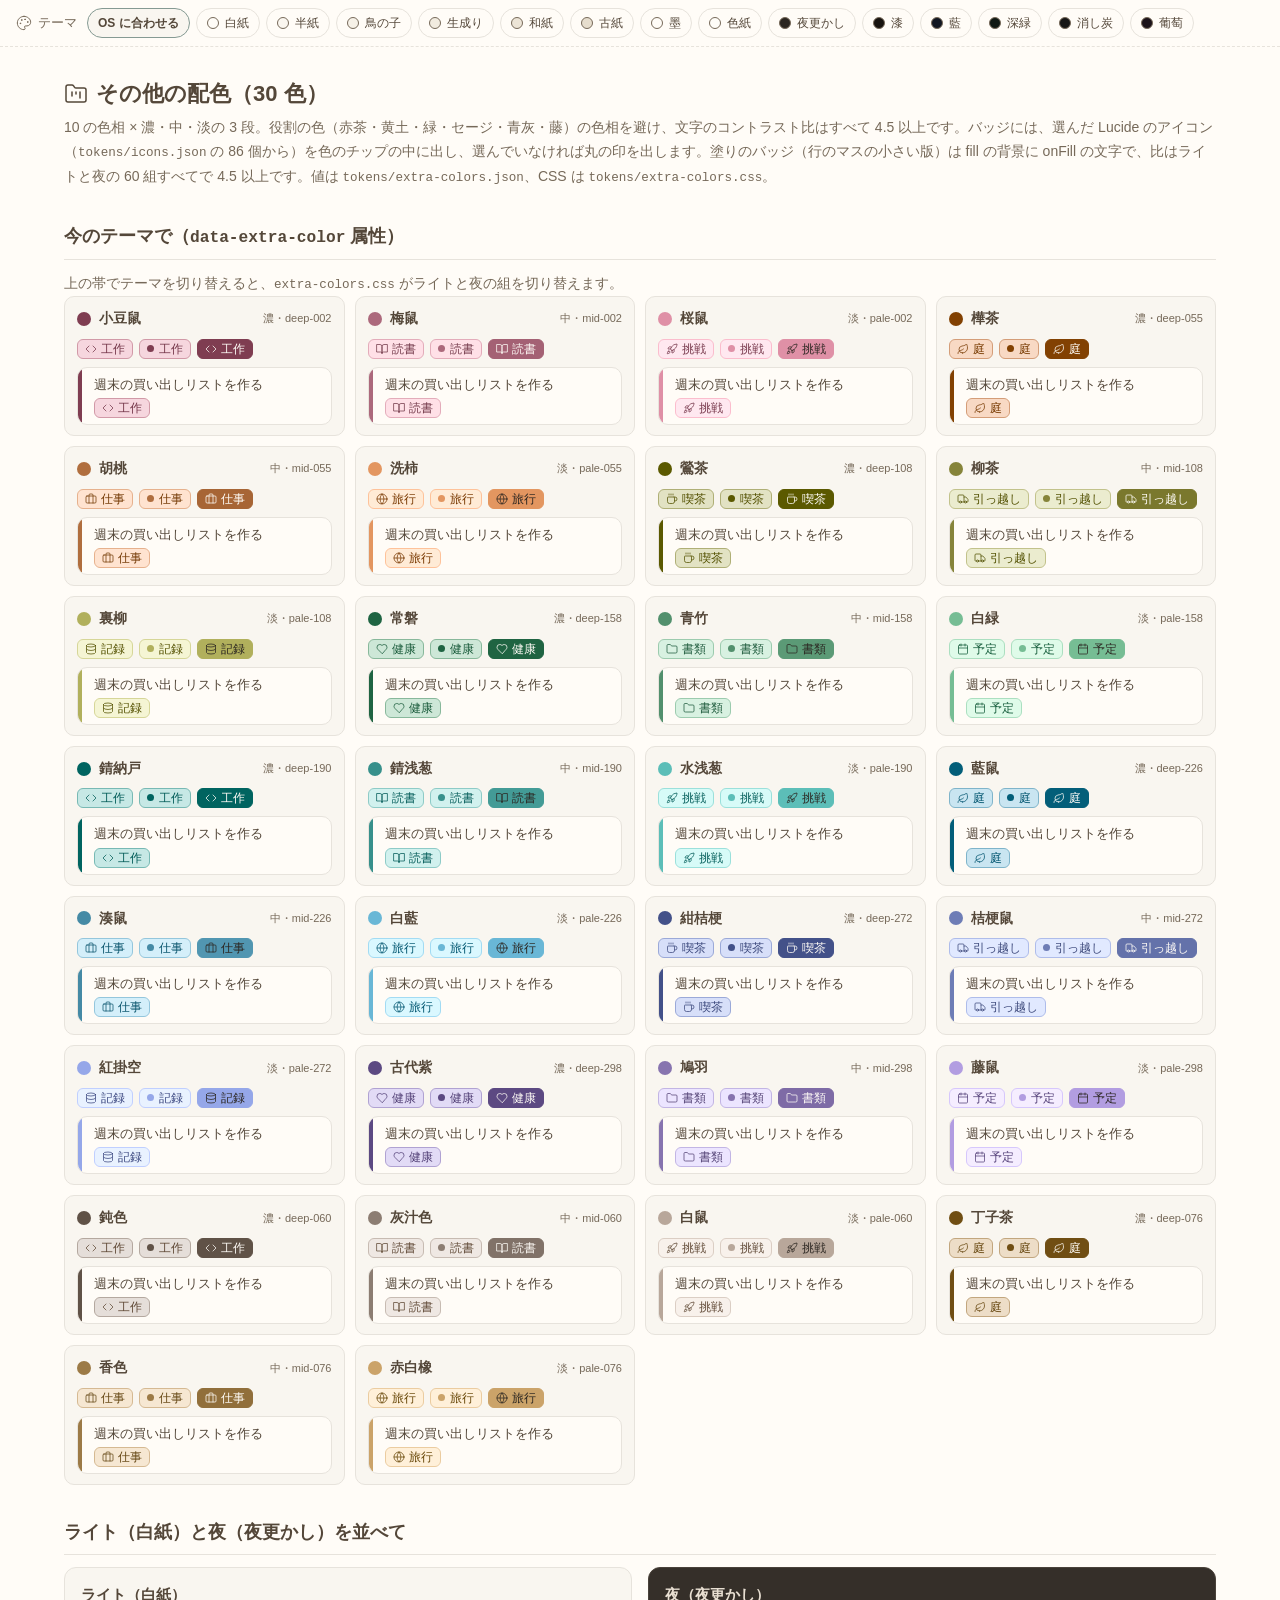
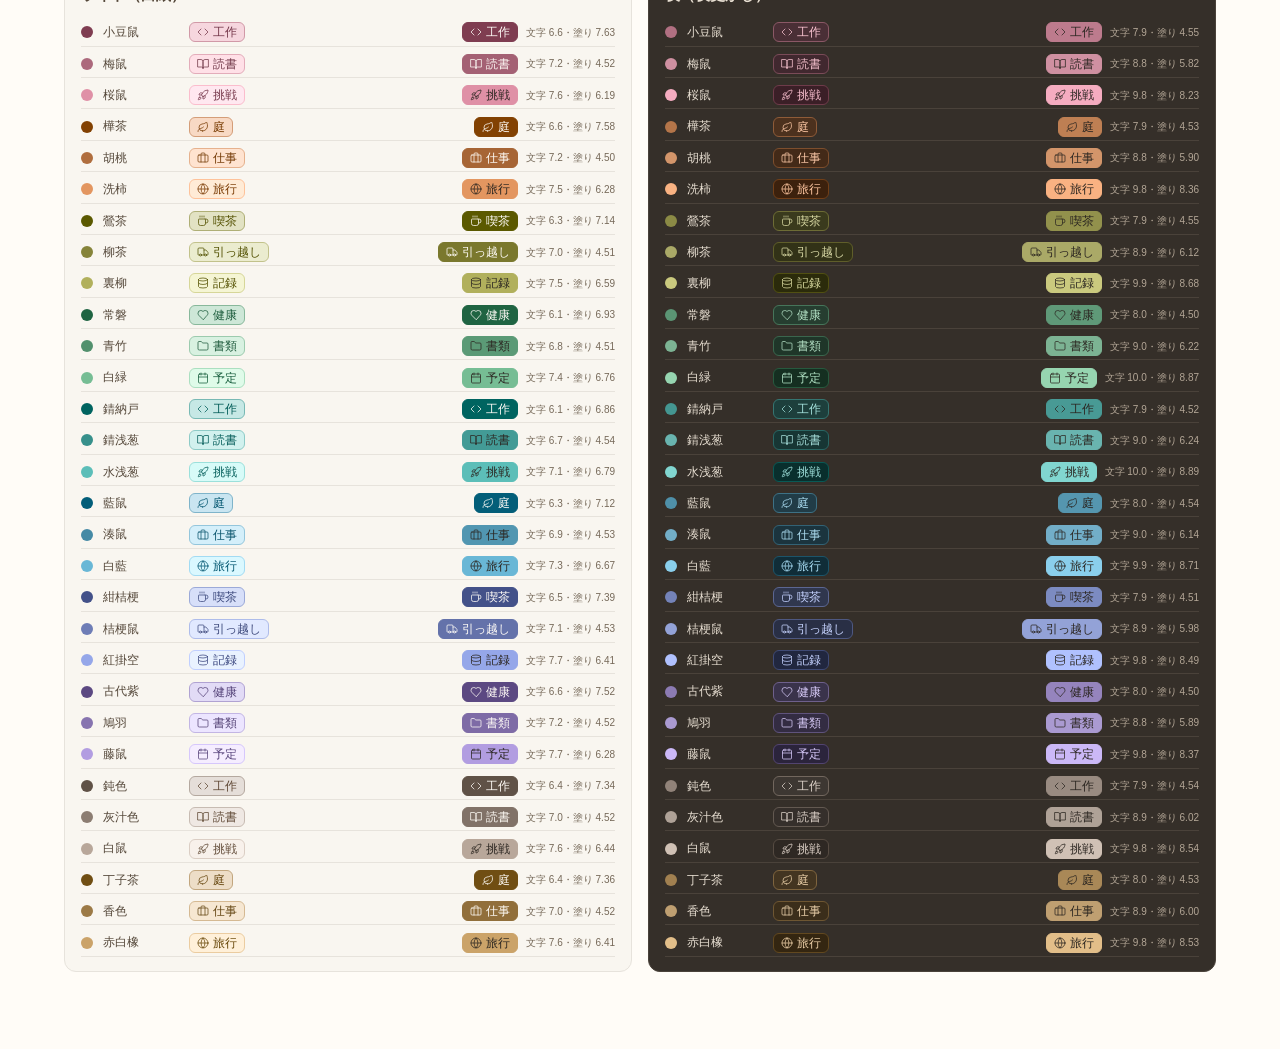
==== commit 11754dc4: "🎨 コントラストの強いテーマを 7 つ足した - ライト: 墨（sumi）・色紙（irogami）。ダーク: 漆（urushi）・藍（ai）・深緑（fukamidori）・消し炭（keshizumi）" ====
--- a/samples/extra-colors.html
+++ b/samples/extra-colors.html
@@ -7,7 +7,7 @@
 <style>
 /* tokens/themes.css と同じ値（souan の値を変えたらここも同じにすること） */
 /* @tokens:themes */
-/* souan の 7 テーマ。画面では必ずこの変数を使い、色を直接書かないこと。
+/* souan の 14 テーマ。画面では必ずこの変数を使い、色を直接書かないこと。
    値を変えるときは tokens/palette.json と samples/*.html のインラインの値も同じにすること */
 
 /* 白紙（既定） */
@@ -257,6 +257,88 @@
   --shiki-token-changed: #73541c;
 }
 
+/* 墨 */
+:root[data-theme="sumi"] {
+  color-scheme: light;
+  --color-accent: #5f776f;
+  --color-accent-strong: #3a524a;
+  --color-on-accent-strong: #fffcf7;
+  --color-base: #fffcf7;
+  --color-surface: #f3eee5;
+  --color-border: #c8beaf;
+  --color-text: #2b241d;
+  --color-muted: #5a4e41;
+  --color-success: #3a5a2f;
+  --color-success-bg: #e6eedc;
+  --color-success-border: #93ad85;
+  --color-warning: #6a4d0d;
+  --color-warning-bg: #f5e9c8;
+  --color-warning-border: #c4a050;
+  --color-danger: #8a3125;
+  --color-danger-bg: #f6dcd4;
+  --color-danger-border: #c98678;
+  --color-info: #2f4f6b;
+  --color-info-bg: #dde7f0;
+  --color-info-border: #86a0b8;
+  --color-on-danger: #fffcf7;
+  /* コードの色分け（Shiki の CSS 変数テーマ）。背景はサーフェス、文字の色はすべて背景の上で 4.5 以上 */
+  --shiki-foreground: #2b241d;
+  --shiki-background: #f3eee5;
+  --shiki-token-constant: #6a4d0d;
+  --shiki-token-string: #3a5a2f;
+  --shiki-token-comment: #5a4e41;
+  --shiki-token-keyword: #6a3460;
+  --shiki-token-parameter: #2b241d;
+  --shiki-token-function: #2f4f6b;
+  --shiki-token-string-expression: #3a5a2f;
+  --shiki-token-punctuation: #5a4e41;
+  --shiki-token-link: #2f4f6b;
+  --shiki-token-inserted: #3a5a2f;
+  --shiki-token-deleted: #8a3125;
+  --shiki-token-changed: #6a4d0d;
+}
+
+/* 色紙 */
+:root[data-theme="irogami"] {
+  color-scheme: light;
+  --color-accent: #3d8a76;
+  --color-accent-strong: #1d6654;
+  --color-on-accent-strong: #fffdf8;
+  --color-base: #fffdf8;
+  --color-surface: #f6f1e8;
+  --color-border: #d3c9ba;
+  --color-text: #2e261e;
+  --color-muted: #5d5143;
+  --color-success: #2d6a27;
+  --color-success-bg: #e2f0da;
+  --color-success-border: #86bd7c;
+  --color-warning: #7f5300;
+  --color-warning-bg: #fbeac0;
+  --color-warning-border: #dcac45;
+  --color-danger: #a82d1d;
+  --color-danger-bg: #fbdfd8;
+  --color-danger-border: #e48b7a;
+  --color-info: #1d5b94;
+  --color-info-bg: #dbe9f6;
+  --color-info-border: #7eaad6;
+  --color-on-danger: #fffdf8;
+  /* コードの色分け（Shiki の CSS 変数テーマ）。背景はサーフェス、文字の色はすべて背景の上で 4.5 以上 */
+  --shiki-foreground: #2e261e;
+  --shiki-background: #f6f1e8;
+  --shiki-token-constant: #7f5300;
+  --shiki-token-string: #2d6a27;
+  --shiki-token-comment: #5d5143;
+  --shiki-token-keyword: #862c78;
+  --shiki-token-parameter: #2e261e;
+  --shiki-token-function: #1d5b94;
+  --shiki-token-string-expression: #2d6a27;
+  --shiki-token-punctuation: #5d5143;
+  --shiki-token-link: #1d5b94;
+  --shiki-token-inserted: #2d6a27;
+  --shiki-token-deleted: #a82d1d;
+  --shiki-token-changed: #7f5300;
+}
+
 /* 夜更かし */
 :root[data-theme="yofukashi"] {
   color-scheme: dark;
@@ -296,6 +378,211 @@
   --shiki-token-inserted: #a8c29a;
   --shiki-token-deleted: #e49c90;
   --shiki-token-changed: #d8b869;
+}
+
+/* 漆 */
+:root[data-theme="urushi"] {
+  color-scheme: dark;
+  --color-accent: #8fb0a5;
+  --color-accent-strong: #b7d3c9;
+  --color-on-accent-strong: #17130f;
+  --color-base: #17130f;
+  --color-surface: #231e19;
+  --color-border: #51473c;
+  --color-text: #f7f1e7;
+  --color-muted: #cbbfae;
+  --color-success: #b6daa4;
+  --color-success-bg: #1f2c1a;
+  --color-success-border: #4f7043;
+  --color-warning: #f1cf75;
+  --color-warning-bg: #2f2612;
+  --color-warning-border: #7a6224;
+  --color-danger: #f4a798;
+  --color-danger-bg: #3b1b17;
+  --color-danger-border: #8a4a40;
+  --color-info: #abcdec;
+  --color-info-bg: #192735;
+  --color-info-border: #4a6a8a;
+  --color-on-danger: #17130f;
+  /* コードの色分け（Shiki の CSS 変数テーマ）。背景はサーフェス、文字の色はすべて背景の上で 4.5 以上 */
+  --shiki-foreground: #f7f1e7;
+  --shiki-background: #231e19;
+  --shiki-token-constant: #f1cf75;
+  --shiki-token-string: #b6daa4;
+  --shiki-token-comment: #cbbfae;
+  --shiki-token-keyword: #e2b4d6;
+  --shiki-token-parameter: #f7f1e7;
+  --shiki-token-function: #abcdec;
+  --shiki-token-string-expression: #b6daa4;
+  --shiki-token-punctuation: #cbbfae;
+  --shiki-token-link: #abcdec;
+  --shiki-token-inserted: #b6daa4;
+  --shiki-token-deleted: #f4a798;
+  --shiki-token-changed: #f1cf75;
+}
+
+/* 藍 */
+:root[data-theme="ai"] {
+  color-scheme: dark;
+  --color-accent: #8fb0a5;
+  --color-accent-strong: #b7d3c9;
+  --color-on-accent-strong: #111722;
+  --color-base: #111722;
+  --color-surface: #1a2230;
+  --color-border: #3d4a5e;
+  --color-text: #f2efe8;
+  --color-muted: #bcc3cf;
+  --color-success: #b3d9a6;
+  --color-success-bg: #18291f;
+  --color-success-border: #456c4f;
+  --color-warning: #f0cf7a;
+  --color-warning-bg: #2a2618;
+  --color-warning-border: #76632c;
+  --color-danger: #f5a99c;
+  --color-danger-bg: #33191d;
+  --color-danger-border: #874a4b;
+  --color-info: #a9cdf0;
+  --color-info-bg: #16263b;
+  --color-info-border: #46699a;
+  --color-on-danger: #111722;
+  /* コードの色分け（Shiki の CSS 変数テーマ）。背景はサーフェス、文字の色はすべて背景の上で 4.5 以上 */
+  --shiki-foreground: #f2efe8;
+  --shiki-background: #1a2230;
+  --shiki-token-constant: #f0cf7a;
+  --shiki-token-string: #b3d9a6;
+  --shiki-token-comment: #bcc3cf;
+  --shiki-token-keyword: #dcb6e0;
+  --shiki-token-parameter: #f2efe8;
+  --shiki-token-function: #a9cdf0;
+  --shiki-token-string-expression: #b3d9a6;
+  --shiki-token-punctuation: #bcc3cf;
+  --shiki-token-link: #a9cdf0;
+  --shiki-token-inserted: #b3d9a6;
+  --shiki-token-deleted: #f5a99c;
+  --shiki-token-changed: #f0cf7a;
+}
+
+/* 深緑 */
+:root[data-theme="fukamidori"] {
+  color-scheme: dark;
+  --color-accent: #93b5a8;
+  --color-accent-strong: #bbd8cc;
+  --color-on-accent-strong: #101914;
+  --color-base: #101914;
+  --color-surface: #18231d;
+  --color-border: #3b4d42;
+  --color-text: #f1f0e6;
+  --color-muted: #bfc8bd;
+  --color-success: #b8dca2;
+  --color-success-bg: #1a2c18;
+  --color-success-border: #4b7243;
+  --color-warning: #f0cf73;
+  --color-warning-bg: #29270f;
+  --color-warning-border: #756424;
+  --color-danger: #f5a898;
+  --color-danger-bg: #331b16;
+  --color-danger-border: #874b40;
+  --color-info: #a8cdea;
+  --color-info-bg: #14252e;
+  --color-info-border: #456a80;
+  --color-on-danger: #101914;
+  /* コードの色分け（Shiki の CSS 変数テーマ）。背景はサーフェス、文字の色はすべて背景の上で 4.5 以上 */
+  --shiki-foreground: #f1f0e6;
+  --shiki-background: #18231d;
+  --shiki-token-constant: #f0cf73;
+  --shiki-token-string: #b8dca2;
+  --shiki-token-comment: #bfc8bd;
+  --shiki-token-keyword: #e0b4d4;
+  --shiki-token-parameter: #f1f0e6;
+  --shiki-token-function: #a8cdea;
+  --shiki-token-string-expression: #b8dca2;
+  --shiki-token-punctuation: #bfc8bd;
+  --shiki-token-link: #a8cdea;
+  --shiki-token-inserted: #b8dca2;
+  --shiki-token-deleted: #f5a898;
+  --shiki-token-changed: #f0cf73;
+}
+
+/* 消し炭 */
+:root[data-theme="keshizumi"] {
+  color-scheme: dark;
+  --color-accent: #8fb0a5;
+  --color-accent-strong: #b7d3c9;
+  --color-on-accent-strong: #171717;
+  --color-base: #171717;
+  --color-surface: #222221;
+  --color-border: #4a4946;
+  --color-text: #f5f3ee;
+  --color-muted: #c4c1ba;
+  --color-success: #b6daa4;
+  --color-success-bg: #1e2a1a;
+  --color-success-border: #4d6c43;
+  --color-warning: #f1cf75;
+  --color-warning-bg: #2c2614;
+  --color-warning-border: #776226;
+  --color-danger: #f4a798;
+  --color-danger-bg: #361c19;
+  --color-danger-border: #874b42;
+  --color-info: #abcdec;
+  --color-info-bg: #18242f;
+  --color-info-border: #486886;
+  --color-on-danger: #171717;
+  /* コードの色分け（Shiki の CSS 変数テーマ）。背景はサーフェス、文字の色はすべて背景の上で 4.5 以上 */
+  --shiki-foreground: #f5f3ee;
+  --shiki-background: #222221;
+  --shiki-token-constant: #f1cf75;
+  --shiki-token-string: #b6daa4;
+  --shiki-token-comment: #c4c1ba;
+  --shiki-token-keyword: #e2b4d6;
+  --shiki-token-parameter: #f5f3ee;
+  --shiki-token-function: #abcdec;
+  --shiki-token-string-expression: #b6daa4;
+  --shiki-token-punctuation: #c4c1ba;
+  --shiki-token-link: #abcdec;
+  --shiki-token-inserted: #b6daa4;
+  --shiki-token-deleted: #f4a798;
+  --shiki-token-changed: #f1cf75;
+}
+
+/* 葡萄 */
+:root[data-theme="budou"] {
+  color-scheme: dark;
+  --color-accent: #8fb0a5;
+  --color-accent-strong: #b7d3c9;
+  --color-on-accent-strong: #1b1219;
+  --color-base: #1b1219;
+  --color-surface: #261b24;
+  --color-border: #54434f;
+  --color-text: #f6efea;
+  --color-muted: #cdbec8;
+  --color-success: #b6daa4;
+  --color-success-bg: #1f2a1b;
+  --color-success-border: #4f6d45;
+  --color-warning: #f1cf75;
+  --color-warning-bg: #2f2514;
+  --color-warning-border: #7a6127;
+  --color-danger: #f6a99b;
+  --color-danger-bg: #3a1a1c;
+  --color-danger-border: #8c4a4a;
+  --color-info: #b0cbec;
+  --color-info-bg: #1d2234;
+  --color-info-border: #4e6489;
+  --color-on-danger: #1b1219;
+  /* コードの色分け（Shiki の CSS 変数テーマ）。背景はサーフェス、文字の色はすべて背景の上で 4.5 以上 */
+  --shiki-foreground: #f6efea;
+  --shiki-background: #261b24;
+  --shiki-token-constant: #f1cf75;
+  --shiki-token-string: #b6daa4;
+  --shiki-token-comment: #cdbec8;
+  --shiki-token-keyword: #ecbbe0;
+  --shiki-token-parameter: #f6efea;
+  --shiki-token-function: #b0cbec;
+  --shiki-token-string-expression: #b6daa4;
+  --shiki-token-punctuation: #cdbec8;
+  --shiki-token-link: #b0cbec;
+  --shiki-token-inserted: #b6daa4;
+  --shiki-token-deleted: #f6a99b;
+  --shiki-token-changed: #f1cf75;
 }
 
 /* テーマを選んでいないときは OS の設定に合わせる */
@@ -343,7 +630,7 @@
 /* @end:themes */
 /* @tokens:extra-colors */
 /* その他の配色（30 色）。要素に data-extra-color="<key>" を付けると --extra-bg / --extra-border / --extra-text / --extra-dot / --extra-fill / --extra-on-fill が決まる。
-   夜更かし（と、テーマを選ばずに OS がダーク）のときは dark の組に切り替わる。tokens/themes.css と一緒に読み込むこと */
+   暗いテーマ（夜更かし・漆・藍・深緑・消し炭・葡萄。テーマを選ばずに OS がダークのときも）では dark の組に切り替わる。tokens/themes.css と一緒に読み込むこと */
 
 [data-extra-color="deep-002"] { --extra-bg: #f6d6de; --extra-border: #d199a7; --extra-text: #743649; --extra-dot: #7f3d51; --extra-fill: #7f3d51; --extra-on-fill: #fffcf7; } /* 小豆鼠 */
 [data-extra-color="mid-002"] { --extra-bg: #ffe0e7; --extra-border: #e3acba; --extra-text: #723849; --extra-dot: #ac697c; --extra-fill: #a46174; --extra-on-fill: #fffcf7; } /* 梅鼠 */
@@ -376,37 +663,37 @@
 [data-extra-color="mid-076"] { --extra-bg: #f6e7d2; --extra-border: #d5b992; --extra-text: #654714; --extra-dot: #9c7a46; --extra-fill: #916f3b; --extra-on-fill: #fffcf7; } /* 香色 */
 [data-extra-color="pale-076"] { --extra-bg: #fff0d9; --extra-border: #ebcca0; --extra-text: #674607; --extra-dot: #cba369; --extra-fill: #cba369; --extra-on-fill: #2b2621; } /* 赤白橡 */
 
-/* 夜更かし */
-:root[data-theme="yofukashi"] [data-extra-color="deep-002"] { --extra-bg: #4a2f36; --extra-border: #8b5866; --extra-text: #fac3d1; --extra-dot: #b17082; --extra-fill: #bd7b8d; --extra-on-fill: #2b2621; }
-:root[data-theme="yofukashi"] [data-extra-color="mid-002"] { --extra-bg: #41282f; --extra-border: #7a4b58; --extra-text: #f9c4d1; --extra-dot: #cf90a1; --extra-fill: #cf90a1; --extra-on-fill: #2b2621; }
-:root[data-theme="yofukashi"] [data-extra-color="pale-002"] { --extra-bg: #3b1f27; --extra-border: #6e3b4a; --extra-text: #fcc2d1; --extra-dot: #f5acc0; --extra-fill: #f5acc0; --extra-on-fill: #2b2621; }
-:root[data-theme="yofukashi"] [data-extra-color="deep-055"] { --extra-bg: #4c311e; --extra-border: #8e5b38; --extra-text: #fdc7a4; --extra-dot: #b47549; --extra-fill: #be7f53; --extra-on-fill: #2b2621; }
-:root[data-theme="yofukashi"] [data-extra-color="mid-055"] { --extra-bg: #432a18; --extra-border: #7d4e2d; --extra-text: #fbc8a7; --extra-dot: #d3956a; --extra-fill: #d3956a; --extra-on-fill: #2b2621; }
-:root[data-theme="yofukashi"] [data-extra-color="pale-055"] { --extra-bg: #3c210d; --extra-border: #713f18; --extra-text: #ffc7a1; --extra-dot: #f9b282; --extra-fill: #f9b282; --extra-on-fill: #2b2621; }
-:root[data-theme="yofukashi"] [data-extra-color="deep-108"] { --extra-bg: #3a3a1d; --extra-border: #6d6c35; --extra-text: #d8d8a2; --extra-dot: #8b8a45; --extra-fill: #92914c; --extra-on-fill: #2b2621; }
-:root[data-theme="yofukashi"] [data-extra-color="mid-108"] { --extra-bg: #323217; --extra-border: #5f5e2a; --extra-text: #d8d8a5; --extra-dot: #aaa967; --extra-fill: #aaa967; --extra-on-fill: #2b2621; }
-:root[data-theme="yofukashi"] [data-extra-color="pale-108"] { --extra-bg: #2b2b0b; --extra-border: #515012; --extra-text: #d8d99f; --extra-dot: #cac97e; --extra-fill: #cac97e; --extra-on-fill: #2b2621; }
-:root[data-theme="yofukashi"] [data-extra-color="deep-158"] { --extra-bg: #263e30; --extra-border: #46755a; --extra-text: #b3e1c5; --extra-dot: #5b9574; --extra-fill: #5f9978; --extra-on-fill: #2b2621; }
-:root[data-theme="yofukashi"] [data-extra-color="mid-158"] { --extra-bg: #1f3629; --extra-border: #3a664d; --extra-text: #b5e1c6; --extra-dot: #7cb393; --extra-fill: #7cb393; --extra-on-fill: #2b2621; }
-:root[data-theme="yofukashi"] [data-extra-color="pale-158"] { --extra-bg: #152f21; --extra-border: #27593e; --extra-text: #b1e2c4; --extra-dot: #96d5b0; --extra-fill: #96d5b0; --extra-on-fill: #2b2621; }
-:root[data-theme="yofukashi"] [data-extra-color="deep-190"] { --extra-bg: #1d3f3c; --extra-border: #357571; --extra-text: #a5e2dd; --extra-dot: #449691; --extra-fill: #489a95; --extra-on-fill: #2b2621; }
-:root[data-theme="yofukashi"] [data-extra-color="mid-190"] { --extra-bg: #173634; --extra-border: #296663; --extra-text: #a8e1dd; --extra-dot: #69b4af; --extra-fill: #69b4af; --extra-on-fill: #2b2621; }
-:root[data-theme="yofukashi"] [data-extra-color="pale-190"] { --extra-bg: #092f2d; --extra-border: #095955; --extra-text: #a2e3de; --extra-dot: #81d6d0; --extra-fill: #81d6d0; --extra-on-fill: #2b2621; }
-:root[data-theme="yofukashi"] [data-extra-color="deep-226"] { --extra-bg: #213c47; --extra-border: #3d7185; --extra-text: #abddf2; --extra-dot: #4f90a9; --extra-fill: #5596af; --extra-on-fill: #2b2621; }
-:root[data-theme="yofukashi"] [data-extra-color="mid-226"] { --extra-bg: #1b343e; --extra-border: #326275; --extra-text: #adddf1; --extra-dot: #72aec8; --extra-fill: #72aec8; --extra-on-fill: #2b2621; }
-:root[data-theme="yofukashi"] [data-extra-color="pale-226"] { --extra-bg: #102d38; --extra-border: #1c5469; --extra-text: #a9ddf4; --extra-dot: #8acfec; --extra-fill: #8acfec; --extra-on-fill: #2b2621; }
-:root[data-theme="yofukashi"] [data-extra-color="deep-272"] { --extra-bg: #30374e; --extra-border: #5b6692; --extra-text: #c5d2ff; --extra-dot: #7483b9; --extra-fill: #7c8bc1; --extra-on-fill: #2b2621; }
-:root[data-theme="yofukashi"] [data-extra-color="mid-272"] { --extra-bg: #292f45; --extra-border: #4e5881; --extra-text: #c6d3fe; --extra-dot: #93a2d7; --extra-fill: #93a2d7; --extra-on-fill: #2b2621; }
-:root[data-theme="yofukashi"] [data-extra-color="pale-272"] { --extra-bg: #21273f; --extra-border: #3f4a75; --extra-text: #c4d2ff; --extra-dot: #b0c1fe; --extra-fill: #b0c1fe; --extra-on-fill: #2b2621; }
-:root[data-theme="yofukashi"] [data-extra-color="deep-298"] { --extra-bg: #3a334b; --extra-border: #6e608c; --extra-text: #d9ccfa; --extra-dot: #8c7bb3; --extra-fill: #9584bd; --extra-on-fill: #2b2621; }
-:root[data-theme="yofukashi"] [data-extra-color="mid-298"] { --extra-bg: #332c42; --extra-border: #5f537c; --extra-text: #d9ccf9; --extra-dot: #aa9ad1; --extra-fill: #aa9ad1; --extra-on-fill: #2b2621; }
-:root[data-theme="yofukashi"] [data-extra-color="pale-298"] { --extra-bg: #2b243c; --extra-border: #524470; --extra-text: #d9cbfc; --extra-dot: #cbb8f7; --extra-fill: #cbb8f7; --extra-on-fill: #2b2621; }
-:root[data-theme="yofukashi"] [data-extra-color="deep-060"] { --extra-bg: #3d3732; --extra-border: #72675e; --extra-text: #ddd2c9; --extra-dot: #918379; --extra-fill: #998b81; --extra-on-fill: #2b2621; }
-:root[data-theme="yofukashi"] [data-extra-color="mid-060"] { --extra-bg: #352f2b; --extra-border: #635951; --extra-text: #ddd2c9; --extra-dot: #afa297; --extra-fill: #afa297; --extra-on-fill: #2b2621; }
-:root[data-theme="yofukashi"] [data-extra-color="pale-060"] { --extra-bg: #2e2823; --extra-border: #564b42; --extra-text: #ded2c8; --extra-dot: #d0c1b5; --extra-fill: #d0c1b5; --extra-on-fill: #2b2621; }
-:root[data-theme="yofukashi"] [data-extra-color="deep-076"] { --extra-bg: #433521; --extra-border: #7e643e; --extra-text: #ebd0a9; --extra-dot: #a18050; --extra-fill: #a98857; --extra-on-fill: #2b2621; }
-:root[data-theme="yofukashi"] [data-extra-color="mid-076"] { --extra-bg: #3b2e1b; --extra-border: #6e5632; --extra-text: #ead0ab; --extra-dot: #bf9f71; --extra-fill: #bf9f71; --extra-on-fill: #2b2621; }
-:root[data-theme="yofukashi"] [data-extra-color="pale-076"] { --extra-bg: #342611; --extra-border: #62481f; --extra-text: #eccfa7; --extra-dot: #e2be89; --extra-fill: #e2be89; --extra-on-fill: #2b2621; }
+/* 暗いテーマ */
+:root:is([data-theme="yofukashi"], [data-theme="urushi"], [data-theme="ai"], [data-theme="fukamidori"], [data-theme="keshizumi"], [data-theme="budou"]) [data-extra-color="deep-002"] { --extra-bg: #4a2f36; --extra-border: #8b5866; --extra-text: #fac3d1; --extra-dot: #b17082; --extra-fill: #bd7b8d; --extra-on-fill: #2b2621; }
+:root:is([data-theme="yofukashi"], [data-theme="urushi"], [data-theme="ai"], [data-theme="fukamidori"], [data-theme="keshizumi"], [data-theme="budou"]) [data-extra-color="mid-002"] { --extra-bg: #41282f; --extra-border: #7a4b58; --extra-text: #f9c4d1; --extra-dot: #cf90a1; --extra-fill: #cf90a1; --extra-on-fill: #2b2621; }
+:root:is([data-theme="yofukashi"], [data-theme="urushi"], [data-theme="ai"], [data-theme="fukamidori"], [data-theme="keshizumi"], [data-theme="budou"]) [data-extra-color="pale-002"] { --extra-bg: #3b1f27; --extra-border: #6e3b4a; --extra-text: #fcc2d1; --extra-dot: #f5acc0; --extra-fill: #f5acc0; --extra-on-fill: #2b2621; }
+:root:is([data-theme="yofukashi"], [data-theme="urushi"], [data-theme="ai"], [data-theme="fukamidori"], [data-theme="keshizumi"], [data-theme="budou"]) [data-extra-color="deep-055"] { --extra-bg: #4c311e; --extra-border: #8e5b38; --extra-text: #fdc7a4; --extra-dot: #b47549; --extra-fill: #be7f53; --extra-on-fill: #2b2621; }
+:root:is([data-theme="yofukashi"], [data-theme="urushi"], [data-theme="ai"], [data-theme="fukamidori"], [data-theme="keshizumi"], [data-theme="budou"]) [data-extra-color="mid-055"] { --extra-bg: #432a18; --extra-border: #7d4e2d; --extra-text: #fbc8a7; --extra-dot: #d3956a; --extra-fill: #d3956a; --extra-on-fill: #2b2621; }
+:root:is([data-theme="yofukashi"], [data-theme="urushi"], [data-theme="ai"], [data-theme="fukamidori"], [data-theme="keshizumi"], [data-theme="budou"]) [data-extra-color="pale-055"] { --extra-bg: #3c210d; --extra-border: #713f18; --extra-text: #ffc7a1; --extra-dot: #f9b282; --extra-fill: #f9b282; --extra-on-fill: #2b2621; }
+:root:is([data-theme="yofukashi"], [data-theme="urushi"], [data-theme="ai"], [data-theme="fukamidori"], [data-theme="keshizumi"], [data-theme="budou"]) [data-extra-color="deep-108"] { --extra-bg: #3a3a1d; --extra-border: #6d6c35; --extra-text: #d8d8a2; --extra-dot: #8b8a45; --extra-fill: #92914c; --extra-on-fill: #2b2621; }
+:root:is([data-theme="yofukashi"], [data-theme="urushi"], [data-theme="ai"], [data-theme="fukamidori"], [data-theme="keshizumi"], [data-theme="budou"]) [data-extra-color="mid-108"] { --extra-bg: #323217; --extra-border: #5f5e2a; --extra-text: #d8d8a5; --extra-dot: #aaa967; --extra-fill: #aaa967; --extra-on-fill: #2b2621; }
+:root:is([data-theme="yofukashi"], [data-theme="urushi"], [data-theme="ai"], [data-theme="fukamidori"], [data-theme="keshizumi"], [data-theme="budou"]) [data-extra-color="pale-108"] { --extra-bg: #2b2b0b; --extra-border: #515012; --extra-text: #d8d99f; --extra-dot: #cac97e; --extra-fill: #cac97e; --extra-on-fill: #2b2621; }
+:root:is([data-theme="yofukashi"], [data-theme="urushi"], [data-theme="ai"], [data-theme="fukamidori"], [data-theme="keshizumi"], [data-theme="budou"]) [data-extra-color="deep-158"] { --extra-bg: #263e30; --extra-border: #46755a; --extra-text: #b3e1c5; --extra-dot: #5b9574; --extra-fill: #5f9978; --extra-on-fill: #2b2621; }
+:root:is([data-theme="yofukashi"], [data-theme="urushi"], [data-theme="ai"], [data-theme="fukamidori"], [data-theme="keshizumi"], [data-theme="budou"]) [data-extra-color="mid-158"] { --extra-bg: #1f3629; --extra-border: #3a664d; --extra-text: #b5e1c6; --extra-dot: #7cb393; --extra-fill: #7cb393; --extra-on-fill: #2b2621; }
+:root:is([data-theme="yofukashi"], [data-theme="urushi"], [data-theme="ai"], [data-theme="fukamidori"], [data-theme="keshizumi"], [data-theme="budou"]) [data-extra-color="pale-158"] { --extra-bg: #152f21; --extra-border: #27593e; --extra-text: #b1e2c4; --extra-dot: #96d5b0; --extra-fill: #96d5b0; --extra-on-fill: #2b2621; }
+:root:is([data-theme="yofukashi"], [data-theme="urushi"], [data-theme="ai"], [data-theme="fukamidori"], [data-theme="keshizumi"], [data-theme="budou"]) [data-extra-color="deep-190"] { --extra-bg: #1d3f3c; --extra-border: #357571; --extra-text: #a5e2dd; --extra-dot: #449691; --extra-fill: #489a95; --extra-on-fill: #2b2621; }
+:root:is([data-theme="yofukashi"], [data-theme="urushi"], [data-theme="ai"], [data-theme="fukamidori"], [data-theme="keshizumi"], [data-theme="budou"]) [data-extra-color="mid-190"] { --extra-bg: #173634; --extra-border: #296663; --extra-text: #a8e1dd; --extra-dot: #69b4af; --extra-fill: #69b4af; --extra-on-fill: #2b2621; }
+:root:is([data-theme="yofukashi"], [data-theme="urushi"], [data-theme="ai"], [data-theme="fukamidori"], [data-theme="keshizumi"], [data-theme="budou"]) [data-extra-color="pale-190"] { --extra-bg: #092f2d; --extra-border: #095955; --extra-text: #a2e3de; --extra-dot: #81d6d0; --extra-fill: #81d6d0; --extra-on-fill: #2b2621; }
+:root:is([data-theme="yofukashi"], [data-theme="urushi"], [data-theme="ai"], [data-theme="fukamidori"], [data-theme="keshizumi"], [data-theme="budou"]) [data-extra-color="deep-226"] { --extra-bg: #213c47; --extra-border: #3d7185; --extra-text: #abddf2; --extra-dot: #4f90a9; --extra-fill: #5596af; --extra-on-fill: #2b2621; }
+:root:is([data-theme="yofukashi"], [data-theme="urushi"], [data-theme="ai"], [data-theme="fukamidori"], [data-theme="keshizumi"], [data-theme="budou"]) [data-extra-color="mid-226"] { --extra-bg: #1b343e; --extra-border: #326275; --extra-text: #adddf1; --extra-dot: #72aec8; --extra-fill: #72aec8; --extra-on-fill: #2b2621; }
+:root:is([data-theme="yofukashi"], [data-theme="urushi"], [data-theme="ai"], [data-theme="fukamidori"], [data-theme="keshizumi"], [data-theme="budou"]) [data-extra-color="pale-226"] { --extra-bg: #102d38; --extra-border: #1c5469; --extra-text: #a9ddf4; --extra-dot: #8acfec; --extra-fill: #8acfec; --extra-on-fill: #2b2621; }
+:root:is([data-theme="yofukashi"], [data-theme="urushi"], [data-theme="ai"], [data-theme="fukamidori"], [data-theme="keshizumi"], [data-theme="budou"]) [data-extra-color="deep-272"] { --extra-bg: #30374e; --extra-border: #5b6692; --extra-text: #c5d2ff; --extra-dot: #7483b9; --extra-fill: #7c8bc1; --extra-on-fill: #2b2621; }
+:root:is([data-theme="yofukashi"], [data-theme="urushi"], [data-theme="ai"], [data-theme="fukamidori"], [data-theme="keshizumi"], [data-theme="budou"]) [data-extra-color="mid-272"] { --extra-bg: #292f45; --extra-border: #4e5881; --extra-text: #c6d3fe; --extra-dot: #93a2d7; --extra-fill: #93a2d7; --extra-on-fill: #2b2621; }
+:root:is([data-theme="yofukashi"], [data-theme="urushi"], [data-theme="ai"], [data-theme="fukamidori"], [data-theme="keshizumi"], [data-theme="budou"]) [data-extra-color="pale-272"] { --extra-bg: #21273f; --extra-border: #3f4a75; --extra-text: #c4d2ff; --extra-dot: #b0c1fe; --extra-fill: #b0c1fe; --extra-on-fill: #2b2621; }
+:root:is([data-theme="yofukashi"], [data-theme="urushi"], [data-theme="ai"], [data-theme="fukamidori"], [data-theme="keshizumi"], [data-theme="budou"]) [data-extra-color="deep-298"] { --extra-bg: #3a334b; --extra-border: #6e608c; --extra-text: #d9ccfa; --extra-dot: #8c7bb3; --extra-fill: #9584bd; --extra-on-fill: #2b2621; }
+:root:is([data-theme="yofukashi"], [data-theme="urushi"], [data-theme="ai"], [data-theme="fukamidori"], [data-theme="keshizumi"], [data-theme="budou"]) [data-extra-color="mid-298"] { --extra-bg: #332c42; --extra-border: #5f537c; --extra-text: #d9ccf9; --extra-dot: #aa9ad1; --extra-fill: #aa9ad1; --extra-on-fill: #2b2621; }
+:root:is([data-theme="yofukashi"], [data-theme="urushi"], [data-theme="ai"], [data-theme="fukamidori"], [data-theme="keshizumi"], [data-theme="budou"]) [data-extra-color="pale-298"] { --extra-bg: #2b243c; --extra-border: #524470; --extra-text: #d9cbfc; --extra-dot: #cbb8f7; --extra-fill: #cbb8f7; --extra-on-fill: #2b2621; }
+:root:is([data-theme="yofukashi"], [data-theme="urushi"], [data-theme="ai"], [data-theme="fukamidori"], [data-theme="keshizumi"], [data-theme="budou"]) [data-extra-color="deep-060"] { --extra-bg: #3d3732; --extra-border: #72675e; --extra-text: #ddd2c9; --extra-dot: #918379; --extra-fill: #998b81; --extra-on-fill: #2b2621; }
+:root:is([data-theme="yofukashi"], [data-theme="urushi"], [data-theme="ai"], [data-theme="fukamidori"], [data-theme="keshizumi"], [data-theme="budou"]) [data-extra-color="mid-060"] { --extra-bg: #352f2b; --extra-border: #635951; --extra-text: #ddd2c9; --extra-dot: #afa297; --extra-fill: #afa297; --extra-on-fill: #2b2621; }
+:root:is([data-theme="yofukashi"], [data-theme="urushi"], [data-theme="ai"], [data-theme="fukamidori"], [data-theme="keshizumi"], [data-theme="budou"]) [data-extra-color="pale-060"] { --extra-bg: #2e2823; --extra-border: #564b42; --extra-text: #ded2c8; --extra-dot: #d0c1b5; --extra-fill: #d0c1b5; --extra-on-fill: #2b2621; }
+:root:is([data-theme="yofukashi"], [data-theme="urushi"], [data-theme="ai"], [data-theme="fukamidori"], [data-theme="keshizumi"], [data-theme="budou"]) [data-extra-color="deep-076"] { --extra-bg: #433521; --extra-border: #7e643e; --extra-text: #ebd0a9; --extra-dot: #a18050; --extra-fill: #a98857; --extra-on-fill: #2b2621; }
+:root:is([data-theme="yofukashi"], [data-theme="urushi"], [data-theme="ai"], [data-theme="fukamidori"], [data-theme="keshizumi"], [data-theme="budou"]) [data-extra-color="mid-076"] { --extra-bg: #3b2e1b; --extra-border: #6e5632; --extra-text: #ead0ab; --extra-dot: #bf9f71; --extra-fill: #bf9f71; --extra-on-fill: #2b2621; }
+:root:is([data-theme="yofukashi"], [data-theme="urushi"], [data-theme="ai"], [data-theme="fukamidori"], [data-theme="keshizumi"], [data-theme="budou"]) [data-extra-color="pale-076"] { --extra-bg: #342611; --extra-border: #62481f; --extra-text: #eccfa7; --extra-dot: #e2be89; --extra-fill: #e2be89; --extra-on-fill: #2b2621; }
 
 /* テーマを選んでいないときは OS の設定に合わせる */
 @media (prefers-color-scheme: dark) {
@@ -475,7 +762,7 @@
   display: inline-flex; align-items: center; gap: 6px;
 }
 .theme-bar button[aria-pressed="true"] { border-color: var(--color-accent); background: var(--color-surface); font-weight: 600; }
-.theme-bar__swatch { width: 12px; height: 12px; border-radius: 50%; border: 1px solid rgb(0 0 0 / 0.2); }
+.theme-bar__swatch { width: 12px; height: 12px; border-radius: 50%; border: 1px solid var(--color-muted); }
 
 .doc { max-width: 76rem; margin: 0 auto; padding: 28px 32px 80px; }
 @media (max-width: 899px) { .doc { padding: 20px 16px 64px; } }
@@ -696,7 +983,7 @@
 <script>
   (() => {
     const KEY = "souan.samples.theme";
-    const themes = ["system", "hakushi", "hanshi", "torinoko", "kinari", "washi", "koshi", "yofukashi"];
+    const themes = ["system", "hakushi", "hanshi", "torinoko", "kinari", "washi", "koshi", "sumi", "irogami", "yofukashi", "urushi", "ai", "fukamidori", "keshizumi", "budou"];
     const read = () => {
       const fromUrl = new URLSearchParams(location.search).get("theme");
       if (themes.includes(fromUrl)) return fromUrl;
@@ -786,7 +1073,7 @@
 </script>
 <!-- @end:license -->
 <svg width="0" height="0" style="position: absolute;" aria-hidden="true"><symbol id="i-circle-alert" viewBox="0 0 24 24"><circle cx="12" cy="12" r="10"/><line x1="12" x2="12" y1="8" y2="12"/><line x1="12" x2="12.01" y1="16" y2="16"/></symbol><symbol id="i-palette" viewBox="0 0 24 24"><circle cx="13.5" cy="6.5" r=".5" fill="currentColor"/><circle cx="17.5" cy="10.5" r=".5" fill="currentColor"/><circle cx="8.5" cy="7.5" r=".5" fill="currentColor"/><circle cx="6.5" cy="12.5" r=".5" fill="currentColor"/><path d="M12 2C6.5 2 2 6.5 2 12s4.5 10 10 10c.926 0 1.648-.746 1.648-1.688 0-.437-.18-.835-.437-1.125-.29-.289-.438-.652-.438-1.125a1.64 1.64 0 0 1 1.668-1.668h1.996c3.051 0 5.555-2.503 5.555-5.554C21.965 6.012 17.461 2 12 2z"/></symbol><symbol id="i-user-round" viewBox="0 0 24 24"><circle cx="12" cy="8" r="5"/><path d="M20 21a8 8 0 0 0-16 0"/></symbol><symbol id="i-layout-dashboard" viewBox="0 0 24 24"><rect width="7" height="9" x="3" y="3" rx="1"/><rect width="7" height="5" x="14" y="3" rx="1"/><rect width="7" height="9" x="14" y="12" rx="1"/><rect width="7" height="5" x="3" y="16" rx="1"/></symbol><symbol id="i-file-text" viewBox="0 0 24 24"><path d="M15 2H6a2 2 0 0 0-2 2v16a2 2 0 0 0 2 2h12a2 2 0 0 0 2-2V7Z"/><path d="M14 2v4a2 2 0 0 0 2 2h4"/><path d="M10 9H8"/><path d="M16 13H8"/><path d="M16 17H8"/></symbol><symbol id="i-play" viewBox="0 0 24 24"><polygon points="6 3 20 12 6 21 6 3"/></symbol><symbol id="i-ellipsis" viewBox="0 0 24 24"><circle cx="12" cy="12" r="1"/><circle cx="19" cy="12" r="1"/><circle cx="5" cy="12" r="1"/></symbol><symbol id="i-plus" viewBox="0 0 24 24"><path d="M5 12h14"/><path d="M12 5v14"/></symbol><symbol id="i-check" viewBox="0 0 24 24"><path d="M20 6 9 17l-5-5"/></symbol><symbol id="i-trash-2" viewBox="0 0 24 24"><path d="M3 6h18"/><path d="M19 6v14c0 1-1 2-2 2H7c-1 0-2-1-2-2V6"/><path d="M8 6V4c0-1 1-2 2-2h4c1 0 2 1 2 2v2"/><line x1="10" x2="10" y1="11" y2="17"/><line x1="14" x2="14" y1="11" y2="17"/></symbol><symbol id="i-save" viewBox="0 0 24 24"><path d="M15.2 3a2 2 0 0 1 1.4.6l3.8 3.8a2 2 0 0 1 .6 1.4V19a2 2 0 0 1-2 2H5a2 2 0 0 1-2-2V5a2 2 0 0 1 2-2z"/><path d="M17 21v-7a1 1 0 0 0-1-1H8a1 1 0 0 0-1 1v7"/><path d="M7 3v4a1 1 0 0 0 1 1h7"/></symbol><symbol id="i-chevron-right" viewBox="0 0 24 24"><path d="m9 18 6-6-6-6"/></symbol><symbol id="i-info" viewBox="0 0 24 24"><circle cx="12" cy="12" r="10"/><path d="M12 16v-4"/><path d="M12 8h.01"/></symbol><symbol id="i-triangle-alert" viewBox="0 0 24 24"><path d="m21.73 18-8-14a2 2 0 0 0-3.48 0l-8 14A2 2 0 0 0 4 21h16a2 2 0 0 0 1.73-3"/><path d="M12 9v4"/><path d="M12 17h.01"/></symbol><symbol id="i-search" viewBox="0 0 24 24"><circle cx="11" cy="11" r="8"/><path d="m21 21-4.3-4.3"/></symbol><symbol id="i-refresh-cw" viewBox="0 0 24 24"><path d="M3 12a9 9 0 0 1 9-9 9.75 9.75 0 0 1 6.74 2.74L21 8"/><path d="M21 3v5h-5"/><path d="M21 12a9 9 0 0 1-9 9 9.75 9.75 0 0 1-6.74-2.74L3 16"/><path d="M8 16H3v5"/></symbol><symbol id="i-pencil" viewBox="0 0 24 24"><path d="M21.174 6.812a1 1 0 0 0-3.986-3.987L3.842 16.174a2 2 0 0 0-.5.83l-1.321 4.352a.5.5 0 0 0 .623.622l4.353-1.32a2 2 0 0 0 .83-.497z"/><path d="m15 5 4 4"/></symbol><symbol id="i-circle-check" viewBox="0 0 24 24"><circle cx="12" cy="12" r="10"/><path d="m9 12 2 2 4-4"/></symbol><symbol id="i-inbox" viewBox="0 0 24 24"><polyline points="22 12 16 12 14 15 10 15 8 12 2 12"/><path d="M5.45 5.11 2 12v6a2 2 0 0 0 2 2h16a2 2 0 0 0 2-2v-6l-3.45-6.89A2 2 0 0 0 16.76 4H7.24a2 2 0 0 0-1.79 1.11z"/></symbol><symbol id="i-clock" viewBox="0 0 24 24"><circle cx="12" cy="12" r="10"/><polyline points="12 6 12 12 16 14"/></symbol><symbol id="i-menu" viewBox="0 0 24 24"><line x1="4" x2="20" y1="12" y2="12"/><line x1="4" x2="20" y1="6" y2="6"/><line x1="4" x2="20" y1="18" y2="18"/></symbol><symbol id="i-list-checks" viewBox="0 0 24 24"><path d="m3 17 2 2 4-4"/><path d="m3 7 2 2 4-4"/><path d="M13 6h8"/><path d="M13 12h8"/><path d="M13 18h8"/></symbol><symbol id="i-calendar" viewBox="0 0 24 24"><path d="M8 2v4"/><path d="M16 2v4"/><rect width="18" height="18" x="3" y="4" rx="2"/><path d="M3 10h18"/></symbol><symbol id="i-circle" viewBox="0 0 24 24"><circle cx="12" cy="12" r="10"/></symbol><symbol id="i-circle-x" viewBox="0 0 24 24"><circle cx="12" cy="12" r="10"/><path d="m15 9-6 6"/><path d="m9 9 6 6"/></symbol><symbol id="i-x" viewBox="0 0 24 24"><path d="M18 6 6 18"/><path d="m6 6 12 12"/></symbol><symbol id="i-code" viewBox="0 0 24 24"><polyline points="16 18 22 12 16 6"/><polyline points="8 6 2 12 8 18"/></symbol><symbol id="i-book-open" viewBox="0 0 24 24"><path d="M2 3h6a4 4 0 0 1 4 4v14a3 3 0 0 0-3-3H2z"/><path d="M22 3h-6a4 4 0 0 0-4 4v14a3 3 0 0 1 3-3h7z"/></symbol><symbol id="i-rocket" viewBox="0 0 24 24"><path d="M4.5 16.5c-1.5 1.26-2 5-2 5s3.74-.5 5-2c.71-.84.7-2.13-.09-2.91a2.18 2.18 0 0 0-2.91-.09z"/><path d="m12 15-3-3a22 22 0 0 1 2-3.95A12.88 12.88 0 0 1 22 2c0 2.72-.78 7.5-6 11a22.35 22.35 0 0 1-4 2z"/><path d="M9 12H4s.55-3.03 2-4c1.62-1.08 5 0 5 0"/><path d="M12 15v5s3.03-.55 4-2c1.08-1.62 0-5 0-5"/></symbol><symbol id="i-leaf" viewBox="0 0 24 24"><path d="M11 20A7 7 0 0 1 9.8 6.1C15.5 5 17 4.48 19 2c1 2 2 4.18 2 8 0 5.5-4.78 10-10 10Z"/><path d="M2 21c0-3 1.85-5.36 5.08-6C9.5 14.52 12 13 13 12"/></symbol><symbol id="i-briefcase" viewBox="0 0 24 24"><path d="M16 20V4a2 2 0 0 0-2-2h-4a2 2 0 0 0-2 2v16"/><rect width="20" height="14" x="2" y="6" rx="2"/></symbol><symbol id="i-globe" viewBox="0 0 24 24"><circle cx="12" cy="12" r="10"/><path d="M12 2a14.5 14.5 0 0 0 0 20 14.5 14.5 0 0 0 0-20"/><path d="M2 12h20"/></symbol><symbol id="i-coffee" viewBox="0 0 24 24"><path d="M10 2v2"/><path d="M14 2v2"/><path d="M16 8a1 1 0 0 1 1 1v8a4 4 0 0 1-4 4H7a4 4 0 0 1-4-4V9a1 1 0 0 1 1-1h14a4 4 0 1 1 0 8h-1"/><path d="M6 2v2"/></symbol><symbol id="i-truck" viewBox="0 0 24 24"><path d="M14 18V6a2 2 0 0 0-2-2H4a2 2 0 0 0-2 2v11a1 1 0 0 0 1 1h2"/><path d="M15 18H9"/><path d="M19 18h2a1 1 0 0 0 1-1v-3.65a1 1 0 0 0-.22-.624l-3.48-4.35A1 1 0 0 0 17.52 8H14"/><circle cx="17" cy="18" r="2"/><circle cx="7" cy="18" r="2"/></symbol><symbol id="i-database" viewBox="0 0 24 24"><ellipse cx="12" cy="5" rx="9" ry="3"/><path d="M3 5V19A9 3 0 0 0 21 19V5"/><path d="M3 12A9 3 0 0 0 21 12"/></symbol><symbol id="i-heart" viewBox="0 0 24 24"><path d="M19 14c1.49-1.46 3-3.21 3-5.5A5.5 5.5 0 0 0 16.5 3c-1.76 0-3 .5-4.5 2-1.5-1.5-2.74-2-4.5-2A5.5 5.5 0 0 0 2 8.5c0 2.3 1.5 4.05 3 5.5l7 7Z"/></symbol><symbol id="i-folder" viewBox="0 0 24 24"><path d="M20 20a2 2 0 0 0 2-2V8a2 2 0 0 0-2-2h-7.9a2 2 0 0 1-1.69-.9L9.6 3.9A2 2 0 0 0 7.93 3H4a2 2 0 0 0-2 2v13a2 2 0 0 0 2 2Z"/></symbol><symbol id="i-folder-kanban" viewBox="0 0 24 24"><path d="M4 20h16a2 2 0 0 0 2-2V8a2 2 0 0 0-2-2h-7.93a2 2 0 0 1-1.66-.9l-.82-1.2A2 2 0 0 0 7.93 3H4a2 2 0 0 0-2 2v13c0 1.1.9 2 2 2Z"/><path d="M8 10v4"/><path d="M12 10v2"/><path d="M16 10v6"/></symbol></svg>
-<nav class="theme-bar" aria-label="テーマ"><span class="theme-bar__label"><svg class="icon" width="16" height="16" viewBox="0 0 24 24" fill="none" stroke="currentColor" stroke-width="1.5" stroke-linecap="round" stroke-linejoin="round" aria-hidden="true" focusable="false"><use href="#i-palette"/></svg>テーマ</span><button type="button" data-theme-choice="system" aria-pressed="false">OS に合わせる</button><button type="button" data-theme-choice="hakushi" aria-pressed="false"><span class="theme-bar__swatch" style="background: #fffcf7;"></span>白紙</button><button type="button" data-theme-choice="hanshi" aria-pressed="false"><span class="theme-bar__swatch" style="background: #faf6ef;"></span>半紙</button><button type="button" data-theme-choice="torinoko" aria-pressed="false"><span class="theme-bar__swatch" style="background: #f6f1e7;"></span>鳥の子</button><button type="button" data-theme-choice="kinari" aria-pressed="false"><span class="theme-bar__swatch" style="background: #f1ebdf;"></span>生成り</button><button type="button" data-theme-choice="washi" aria-pressed="false"><span class="theme-bar__swatch" style="background: #ece4d6;"></span>和紙</button><button type="button" data-theme-choice="koshi" aria-pressed="false"><span class="theme-bar__swatch" style="background: #e6ddcd;"></span>古紙</button><button type="button" data-theme-choice="yofukashi" aria-pressed="false"><span class="theme-bar__swatch" style="background: #2b2621;"></span>夜更かし</button><a class="theme-bar__back" href="index.html">見本の目次へ</a></nav>
+<nav class="theme-bar" aria-label="テーマ"><span class="theme-bar__label"><svg class="icon" width="16" height="16" viewBox="0 0 24 24" fill="none" stroke="currentColor" stroke-width="1.5" stroke-linecap="round" stroke-linejoin="round" aria-hidden="true" focusable="false"><use href="#i-palette"/></svg>テーマ</span><button type="button" data-theme-choice="system" aria-pressed="false">OS に合わせる</button><button type="button" data-theme-choice="hakushi" aria-pressed="false"><span class="theme-bar__swatch" style="background: #fffcf7;"></span>白紙</button><button type="button" data-theme-choice="hanshi" aria-pressed="false"><span class="theme-bar__swatch" style="background: #faf6ef;"></span>半紙</button><button type="button" data-theme-choice="torinoko" aria-pressed="false"><span class="theme-bar__swatch" style="background: #f6f1e7;"></span>鳥の子</button><button type="button" data-theme-choice="kinari" aria-pressed="false"><span class="theme-bar__swatch" style="background: #f1ebdf;"></span>生成り</button><button type="button" data-theme-choice="washi" aria-pressed="false"><span class="theme-bar__swatch" style="background: #ece4d6;"></span>和紙</button><button type="button" data-theme-choice="koshi" aria-pressed="false"><span class="theme-bar__swatch" style="background: #e6ddcd;"></span>古紙</button><button type="button" data-theme-choice="sumi" aria-pressed="false"><span class="theme-bar__swatch" style="background: #fffcf7;"></span>墨</button><button type="button" data-theme-choice="irogami" aria-pressed="false"><span class="theme-bar__swatch" style="background: #fffdf8;"></span>色紙</button><button type="button" data-theme-choice="yofukashi" aria-pressed="false"><span class="theme-bar__swatch" style="background: #2b2621;"></span>夜更かし</button><button type="button" data-theme-choice="urushi" aria-pressed="false"><span class="theme-bar__swatch" style="background: #17130f;"></span>漆</button><button type="button" data-theme-choice="ai" aria-pressed="false"><span class="theme-bar__swatch" style="background: #111722;"></span>藍</button><button type="button" data-theme-choice="fukamidori" aria-pressed="false"><span class="theme-bar__swatch" style="background: #101914;"></span>深緑</button><button type="button" data-theme-choice="keshizumi" aria-pressed="false"><span class="theme-bar__swatch" style="background: #171717;"></span>消し炭</button><button type="button" data-theme-choice="budou" aria-pressed="false"><span class="theme-bar__swatch" style="background: #1b1219;"></span>葡萄</button></nav>
 
 <main class="doc">
   <h1><svg class="icon" width="24" height="24" viewBox="0 0 24 24" fill="none" stroke="currentColor" stroke-width="1.5" stroke-linecap="round" stroke-linejoin="round" aria-hidden="true" focusable="false"><use href="#i-folder-kanban"/></svg>その他の配色（30 色）</h1>
@@ -806,7 +1093,7 @@
 
 <script>
   const COLORS = /* @data:extra-colors */[{"key": "deep-002", "name": "小豆鼠", "tone": "deep", "H": 2, "light": {"bg": "#f6d6de", "border": "#d199a7", "text": "#743649", "dot": "#7f3d51", "fill": "#7f3d51", "onFill": "#fffcf7"}, "dark": {"bg": "#4a2f36", "border": "#8b5866", "text": "#fac3d1", "dot": "#b17082", "fill": "#bd7b8d", "onFill": "#2b2621"}}, {"key": "mid-002", "name": "梅鼠", "tone": "mid", "H": 2, "light": {"bg": "#ffe0e7", "border": "#e3acba", "text": "#723849", "dot": "#ac697c", "fill": "#a46174", "onFill": "#fffcf7"}, "dark": {"bg": "#41282f", "border": "#7a4b58", "text": "#f9c4d1", "dot": "#cf90a1", "fill": "#cf90a1", "onFill": "#2b2621"}}, {"key": "pale-002", "name": "桜鼠", "tone": "pale", "H": 2, "light": {"bg": "#ffe8f0", "border": "#fbbdcd", "text": "#753549", "dot": "#df90a6", "fill": "#df90a6", "onFill": "#2b2621"}, "dark": {"bg": "#3b1f27", "border": "#6e3b4a", "text": "#fcc2d1", "dot": "#f5acc0", "fill": "#f5acc0", "onFill": "#2b2621"}}, {"key": "deep-055", "name": "樺茶", "tone": "deep", "H": 55, "light": {"bg": "#f8d9c4", "border": "#d49d78", "text": "#773a00", "dot": "#824102", "fill": "#824102", "onFill": "#fffcf7"}, "dark": {"bg": "#4c311e", "border": "#8e5b38", "text": "#fdc7a4", "dot": "#b47549", "fill": "#be7f53", "onFill": "#2b2621"}}, {"key": "mid-055", "name": "胡桃", "tone": "mid", "H": 55, "light": {"bg": "#ffe3d0", "border": "#e6b18d", "text": "#753b07", "dot": "#b06e3e", "fill": "#a76535", "onFill": "#fffcf7"}, "dark": {"bg": "#432a18", "border": "#7d4e2d", "text": "#fbc8a7", "dot": "#d3956a", "fill": "#d3956a", "onFill": "#2b2621"}}, {"key": "pale-055", "name": "洗柿", "tone": "pale", "H": 55, "light": {"bg": "#ffebd6", "border": "#fec29a", "text": "#793900", "dot": "#e39660", "fill": "#e39660", "onFill": "#2b2621"}, "dark": {"bg": "#3c210d", "border": "#713f18", "text": "#ffc7a1", "dot": "#f9b282", "fill": "#f9b282", "onFill": "#2b2621"}}, {"key": "deep-108", "name": "鶯茶", "tone": "deep", "H": 108, "light": {"bg": "#e2e2c3", "border": "#afaf76", "text": "#535000", "dot": "#5b5900", "fill": "#5b5900", "onFill": "#fffcf7"}, "dark": {"bg": "#3a3a1d", "border": "#6d6c35", "text": "#d8d8a2", "dot": "#8b8a45", "fill": "#92914c", "onFill": "#2b2621"}}, {"key": "mid-108", "name": "柳茶", "tone": "mid", "H": 108, "light": {"bg": "#ebeccf", "border": "#c2c28b", "text": "#525000", "dot": "#86843a", "fill": "#7a782d", "onFill": "#fffcf7"}, "dark": {"bg": "#323217", "border": "#5f5e2a", "text": "#d8d8a5", "dot": "#aaa967", "fill": "#aaa967", "onFill": "#2b2621"}}, {"key": "pale-108", "name": "裏柳", "tone": "pale", "H": 108, "light": {"bg": "#f5f5d4", "border": "#d6d698", "text": "#535000", "dot": "#b1b05c", "fill": "#b1b05c", "onFill": "#2b2621"}, "dark": {"bg": "#2b2b0b", "border": "#515012", "text": "#d8d99f", "dot": "#cac97e", "fill": "#cac97e", "onFill": "#2b2621"}}, {"key": "deep-158", "name": "常磐", "tone": "deep", "H": 158, "light": {"bg": "#cde7d7", "border": "#88b89b", "text": "#1a5b3b", "dot": "#1f6442", "fill": "#1f6442", "onFill": "#fffcf7"}, "dark": {"bg": "#263e30", "border": "#46755a", "text": "#b3e1c5", "dot": "#5b9574", "fill": "#5f9978", "onFill": "#2b2621"}}, {"key": "mid-158", "name": "青竹", "tone": "mid", "H": 158, "light": {"bg": "#d8f1e1", "border": "#9ccbae", "text": "#1e5a3c", "dot": "#52906d", "fill": "#5b9a76", "onFill": "#2b2621"}, "dark": {"bg": "#1f3629", "border": "#3a664d", "text": "#b5e1c6", "dot": "#7cb393", "fill": "#7cb393", "onFill": "#2b2621"}}, {"key": "pale-158", "name": "白緑", "tone": "pale", "H": 158, "light": {"bg": "#dffbe9", "border": "#abdfc0", "text": "#145b3a", "dot": "#76bd94", "fill": "#76bd94", "onFill": "#2b2621"}, "dark": {"bg": "#152f21", "border": "#27593e", "text": "#b1e2c4", "dot": "#96d5b0", "fill": "#96d5b0", "onFill": "#2b2621"}}, {"key": "deep-190", "name": "錆納戸", "tone": "deep", "H": 190, "light": {"bg": "#c6e8e5", "border": "#78b9b4", "text": "#005b57", "dot": "#006460", "fill": "#006460", "onFill": "#fffcf7"}, "dark": {"bg": "#1d3f3c", "border": "#357571", "text": "#a5e2dd", "dot": "#449691", "fill": "#489a95", "onFill": "#2b2621"}}, {"key": "mid-190", "name": "錆浅葱", "tone": "mid", "H": 190, "light": {"bg": "#d1f1ee", "border": "#8ecbc7", "text": "#005a57", "dot": "#37908b", "fill": "#439b96", "onFill": "#2b2621"}, "dark": {"bg": "#173634", "border": "#296663", "text": "#a8e1dd", "dot": "#69b4af", "fill": "#69b4af", "onFill": "#2b2621"}}, {"key": "pale-190", "name": "水浅葱", "tone": "pale", "H": 190, "light": {"bg": "#d7fbf8", "border": "#9be0db", "text": "#005c58", "dot": "#5cbeb8", "fill": "#5cbeb8", "onFill": "#2b2621"}, "dark": {"bg": "#092f2d", "border": "#095955", "text": "#a2e3de", "dot": "#81d6d0", "fill": "#81d6d0", "onFill": "#2b2621"}}, {"key": "deep-226", "name": "藍鼠", "tone": "deep", "H": 226, "light": {"bg": "#c9e5f1", "border": "#7fb4ca", "text": "#00556f", "dot": "#035e79", "fill": "#035e79", "onFill": "#fffcf7"}, "dark": {"bg": "#213c47", "border": "#3d7185", "text": "#abddf2", "dot": "#4f90a9", "fill": "#5596af", "onFill": "#2b2621"}}, {"key": "mid-226", "name": "湊鼠", "tone": "mid", "H": 226, "light": {"bg": "#d4effa", "border": "#94c6dc", "text": "#0a556d", "dot": "#458aa5", "fill": "#5196b1", "onFill": "#2b2621"}, "dark": {"bg": "#1b343e", "border": "#326275", "text": "#adddf1", "dot": "#72aec8", "fill": "#72aec8", "onFill": "#2b2621"}}, {"key": "pale-226", "name": "白藍", "tone": "pale", "H": 226, "light": {"bg": "#daf8ff", "border": "#a2dbf3", "text": "#005670", "dot": "#69b7d6", "fill": "#69b7d6", "onFill": "#2b2621"}, "dark": {"bg": "#102d38", "border": "#1c5469", "text": "#a9ddf4", "dot": "#8acfec", "fill": "#8acfec", "onFill": "#2b2621"}}, {"key": "deep-272", "name": "紺桔梗", "tone": "deep", "H": 272, "light": {"bg": "#d7dff9", "border": "#9ba9d8", "text": "#3c497d", "dot": "#435189", "fill": "#435189", "onFill": "#fffcf7"}, "dark": {"bg": "#30374e", "border": "#5b6692", "text": "#c5d2ff", "dot": "#7483b9", "fill": "#7c8bc1", "onFill": "#2b2621"}}, {"key": "mid-272", "name": "桔梗鼠", "tone": "mid", "H": 272, "light": {"bg": "#e1e9ff", "border": "#aebcea", "text": "#3d497b", "dot": "#6e7db6", "fill": "#6472aa", "onFill": "#fffcf7"}, "dark": {"bg": "#292f45", "border": "#4e5881", "text": "#c6d3fe", "dot": "#93a2d7", "fill": "#93a2d7", "onFill": "#2b2621"}}, {"key": "pale-272", "name": "紅掛空", "tone": "pale", "H": 272, "light": {"bg": "#e9f2ff", "border": "#c0cfff", "text": "#3c4880", "dot": "#95a7e9", "fill": "#95a7e9", "onFill": "#2b2621"}, "dark": {"bg": "#21273f", "border": "#3f4a75", "text": "#c4d2ff", "dot": "#b0c1fe", "fill": "#b0c1fe", "onFill": "#2b2621"}}, {"key": "deep-298", "name": "古代紫", "tone": "deep", "H": 298, "light": {"bg": "#e2dbf6", "border": "#b0a2d2", "text": "#534177", "dot": "#5c4982", "fill": "#5c4982", "onFill": "#fffcf7"}, "dark": {"bg": "#3a334b", "border": "#6e608c", "text": "#d9ccfa", "dot": "#8c7bb3", "fill": "#9584bd", "onFill": "#2b2621"}}, {"key": "mid-298", "name": "鳩羽", "tone": "mid", "H": 298, "light": {"bg": "#ece5ff", "border": "#c2b5e4", "text": "#534275", "dot": "#8774af", "fill": "#7e6ba6", "onFill": "#fffcf7"}, "dark": {"bg": "#332c42", "border": "#5f537c", "text": "#d9ccf9", "dot": "#aa9ad1", "fill": "#aa9ad1", "onFill": "#2b2621"}}, {"key": "pale-298", "name": "藤鼠", "tone": "pale", "H": 298, "light": {"bg": "#f5edff", "border": "#d6c7fc", "text": "#544079", "dot": "#b29de1", "fill": "#b29de1", "onFill": "#2b2621"}, "dark": {"bg": "#2b243c", "border": "#524470", "text": "#d9cbfc", "dot": "#cbb8f7", "fill": "#cbb8f7", "onFill": "#2b2621"}}, {"key": "deep-060", "name": "鈍色", "tone": "deep", "H": 60, "light": {"bg": "#e5ded9", "border": "#b4a89f", "text": "#5f4835", "dot": "#605247", "fill": "#605247", "onFill": "#fffcf7"}, "dark": {"bg": "#3d3732", "border": "#72675e", "text": "#ddd2c9", "dot": "#918379", "fill": "#998b81", "onFill": "#2b2621"}}, {"key": "mid-060", "name": "灰汁色", "tone": "mid", "H": 60, "light": {"bg": "#efe8e3", "border": "#c7bbb2", "text": "#5f4835", "dot": "#8c7d72", "fill": "#817268", "onFill": "#fffcf7"}, "dark": {"bg": "#352f2b", "border": "#635951", "text": "#ddd2c9", "dot": "#afa297", "fill": "#afa297", "onFill": "#2b2621"}}, {"key": "pale-060", "name": "白鼠", "tone": "pale", "H": 60, "light": {"bg": "#f8f1eb", "border": "#dbcec4", "text": "#5f4835", "dot": "#b8a79a", "fill": "#b8a79a", "onFill": "#2b2621"}, "dark": {"bg": "#2e2823", "border": "#564b42", "text": "#ded2c8", "dot": "#d0c1b5", "fill": "#d0c1b5", "onFill": "#2b2621"}}, {"key": "deep-076", "name": "丁子茶", "tone": "deep", "H": 76, "light": {"bg": "#edddc7", "border": "#c2a67e", "text": "#66460e", "dot": "#704e13", "fill": "#704e13", "onFill": "#fffcf7"}, "dark": {"bg": "#433521", "border": "#7e643e", "text": "#ebd0a9", "dot": "#a18050", "fill": "#a98857", "onFill": "#2b2621"}}, {"key": "mid-076", "name": "香色", "tone": "mid", "H": 76, "light": {"bg": "#f6e7d2", "border": "#d5b992", "text": "#654714", "dot": "#9c7a46", "fill": "#916f3b", "onFill": "#fffcf7"}, "dark": {"bg": "#3b2e1b", "border": "#6e5632", "text": "#ead0ab", "dot": "#bf9f71", "fill": "#bf9f71", "onFill": "#2b2621"}}, {"key": "pale-076", "name": "赤白橡", "tone": "pale", "H": 76, "light": {"bg": "#fff0d9", "border": "#ebcca0", "text": "#674607", "dot": "#cba369", "fill": "#cba369", "onFill": "#2b2621"}, "dark": {"bg": "#342611", "border": "#62481f", "text": "#eccfa7", "dot": "#e2be89", "fill": "#e2be89", "onFill": "#2b2621"}}]/* @end:data */;
-  const PALETTE = /* @data:palette */[{"key": "hakushi", "label": "白紙", "colorScheme": "light", "colors": {"accent": "#859a93", "accent-strong": "#5e736c", "on-accent-strong": "#fffcf7", "base": "#fffcf7", "surface": "#f9f6f0", "border": "#e7e3dc", "text": "#544739", "muted": "#766959", "success": "#56704b", "success-bg": "#edf2e6", "success-border": "#b9c9ae", "warning": "#85651c", "warning-bg": "#f8f0da", "warning-border": "#dcc48a", "danger": "#a04a3e", "danger-bg": "#f8e7e2", "danger-border": "#ddaa9f", "info": "#4d6a84", "info-bg": "#e8eef3", "info-border": "#a9bccd", "on-danger": "#fffcf7"}, "code": {"foreground": "#544739", "background": "#f9f6f0", "token-constant": "#85651c", "token-string": "#56704b", "token-comment": "#766959", "token-keyword": "#7b4570", "token-parameter": "#544739", "token-function": "#4d6a84", "token-string-expression": "#56704b", "token-punctuation": "#766959", "token-link": "#4d6a84", "token-inserted": "#56704b", "token-deleted": "#a04a3e", "token-changed": "#85651c"}}, {"key": "hanshi", "label": "半紙", "colorScheme": "light", "colors": {"accent": "#859a93", "accent-strong": "#5b7069", "on-accent-strong": "#faf6ef", "base": "#faf6ef", "surface": "#f4f0e9", "border": "#e3ded6", "text": "#544739", "muted": "#766959", "success": "#556e4a", "success-bg": "#e8ecde", "success-border": "#b4c3a6", "warning": "#83631c", "warning-bg": "#f3ead2", "warning-border": "#d7be82", "danger": "#a04a3e", "danger-bg": "#f3e1da", "danger-border": "#d8a497", "info": "#4c6982", "info-bg": "#e3e8eb", "info-border": "#a4b6c5", "on-danger": "#faf6ef"}, "code": {"foreground": "#544739", "background": "#f4f0e9", "token-constant": "#83631c", "token-string": "#556e4a", "token-comment": "#766959", "token-keyword": "#7b4570", "token-parameter": "#544739", "token-function": "#4c6982", "token-string-expression": "#556e4a", "token-punctuation": "#766959", "token-link": "#4c6982", "token-inserted": "#556e4a", "token-deleted": "#a04a3e", "token-changed": "#83631c"}}, {"key": "torinoko", "label": "鳥の子", "colorScheme": "light", "colors": {"accent": "#859a93", "accent-strong": "#586d66", "on-accent-strong": "#f6f1e7", "base": "#f6f1e7", "surface": "#f0ebe1", "border": "#dfd9cf", "text": "#544739", "muted": "#746757", "success": "#546c49", "success-bg": "#e4e7d6", "success-border": "#b0be9e", "warning": "#7f5f1c", "warning-bg": "#efe5ca", "warning-border": "#d3b97a", "danger": "#9c483c", "danger-bg": "#efdcd2", "danger-border": "#d49f8f", "info": "#49667c", "info-bg": "#dfe3e3", "info-border": "#a0b1bd", "on-danger": "#f6f1e7"}, "code": {"foreground": "#544739", "background": "#f0ebe1", "token-constant": "#7f5f1c", "token-string": "#546c49", "token-comment": "#746757", "token-keyword": "#7b4570", "token-parameter": "#544739", "token-function": "#49667c", "token-string-expression": "#546c49", "token-punctuation": "#746757", "token-link": "#49667c", "token-inserted": "#546c49", "token-deleted": "#9c483c", "token-changed": "#7f5f1c"}}, {"key": "kinari", "label": "生成り", "colorScheme": "light", "colors": {"accent": "#859a93", "accent-strong": "#556a63", "on-accent-strong": "#f1ebdf", "base": "#f1ebdf", "surface": "#ece5d9", "border": "#dbd4c8", "text": "#544739", "muted": "#706353", "success": "#526847", "success-bg": "#dfe1ce", "success-border": "#abb896", "warning": "#7b5b1c", "warning-bg": "#eadfc2", "warning-border": "#ceb372", "danger": "#964539", "danger-bg": "#ead6ca", "danger-border": "#cf9987", "info": "#466376", "info-bg": "#dadddb", "info-border": "#9babb5", "on-danger": "#f1ebdf"}, "code": {"foreground": "#544739", "background": "#ece5d9", "token-constant": "#7b5b1c", "token-string": "#526847", "token-comment": "#706353", "token-keyword": "#7b4570", "token-parameter": "#544739", "token-function": "#466376", "token-string-expression": "#526847", "token-punctuation": "#706353", "token-link": "#466376", "token-inserted": "#526847", "token-deleted": "#964539", "token-changed": "#7b5b1c"}}, {"key": "washi", "label": "和紙", "colorScheme": "light", "colors": {"accent": "#859a93", "accent-strong": "#51665f", "on-accent-strong": "#ece4d6", "base": "#ece4d6", "surface": "#e7dfd1", "border": "#d7cec0", "text": "#544739", "muted": "#6d6050", "success": "#4f6244", "success-bg": "#dadac5", "success-border": "#a6b18d", "warning": "#77571c", "warning-bg": "#e5d8b9", "warning-border": "#c9ac69", "danger": "#904236", "danger-bg": "#e5cfc1", "danger-border": "#ca927e", "info": "#425f6e", "info-bg": "#d5d6d2", "info-border": "#96a4ac", "on-danger": "#ece4d6"}, "code": {"foreground": "#544739", "background": "#e7dfd1", "token-constant": "#77571c", "token-string": "#4f6244", "token-comment": "#6d6050", "token-keyword": "#7b4570", "token-parameter": "#544739", "token-function": "#425f6e", "token-string-expression": "#4f6244", "token-punctuation": "#6d6050", "token-link": "#425f6e", "token-inserted": "#4f6244", "token-deleted": "#904236", "token-changed": "#77571c"}}, {"key": "koshi", "label": "古紙", "colorScheme": "light", "colors": {"accent": "#859a93", "accent-strong": "#4d625b", "on-accent-strong": "#e6ddcd", "base": "#e6ddcd", "surface": "#e1d8c8", "border": "#d2c8b8", "text": "#544739", "muted": "#685b4b", "success": "#4d5e42", "success-bg": "#d4d3bc", "success-border": "#a0aa84", "warning": "#73541c", "warning-bg": "#dfd1b0", "warning-border": "#c3a560", "danger": "#8a3f33", "danger-bg": "#dfc8b8", "danger-border": "#c48b75", "info": "#3e5b66", "info-bg": "#cfcfc9", "info-border": "#909da3", "on-danger": "#e6ddcd"}, "code": {"foreground": "#544739", "background": "#e1d8c8", "token-constant": "#73541c", "token-string": "#4d5e42", "token-comment": "#685b4b", "token-keyword": "#7b4570", "token-parameter": "#544739", "token-function": "#3e5b66", "token-string-expression": "#4d5e42", "token-punctuation": "#685b4b", "token-link": "#3e5b66", "token-inserted": "#4d5e42", "token-deleted": "#8a3f33", "token-changed": "#73541c"}}, {"key": "yofukashi", "label": "夜更かし", "colorScheme": "dark", "colors": {"accent": "#859a93", "accent-strong": "#a3b7b0", "on-accent-strong": "#221e1a", "base": "#2b2621", "surface": "#352f29", "border": "#4a423a", "text": "#e8dfd2", "muted": "#b3a696", "success": "#a8c29a", "success-bg": "#2f3829", "success-border": "#4e6045", "warning": "#d8b869", "warning-bg": "#3b3222", "warning-border": "#6a5a31", "danger": "#e49c90", "danger-bg": "#42292a", "danger-border": "#74463f", "info": "#9fb8ce", "info-bg": "#28323c", "info-border": "#475b6e", "on-danger": "#221e1a"}, "code": {"foreground": "#e8dfd2", "background": "#352f29", "token-constant": "#d8b869", "token-string": "#a8c29a", "token-comment": "#b3a696", "token-keyword": "#d4a8c9", "token-parameter": "#e8dfd2", "token-function": "#9fb8ce", "token-string-expression": "#a8c29a", "token-punctuation": "#b3a696", "token-link": "#9fb8ce", "token-inserted": "#a8c29a", "token-deleted": "#e49c90", "token-changed": "#d8b869"}}]/* @end:data */;
+  const PALETTE = /* @data:palette */[{"key": "hakushi", "label": "白紙", "colorScheme": "light", "colors": {"accent": "#859a93", "accent-strong": "#5e736c", "on-accent-strong": "#fffcf7", "base": "#fffcf7", "surface": "#f9f6f0", "border": "#e7e3dc", "text": "#544739", "muted": "#766959", "success": "#56704b", "success-bg": "#edf2e6", "success-border": "#b9c9ae", "warning": "#85651c", "warning-bg": "#f8f0da", "warning-border": "#dcc48a", "danger": "#a04a3e", "danger-bg": "#f8e7e2", "danger-border": "#ddaa9f", "info": "#4d6a84", "info-bg": "#e8eef3", "info-border": "#a9bccd", "on-danger": "#fffcf7"}, "code": {"foreground": "#544739", "background": "#f9f6f0", "token-constant": "#85651c", "token-string": "#56704b", "token-comment": "#766959", "token-keyword": "#7b4570", "token-parameter": "#544739", "token-function": "#4d6a84", "token-string-expression": "#56704b", "token-punctuation": "#766959", "token-link": "#4d6a84", "token-inserted": "#56704b", "token-deleted": "#a04a3e", "token-changed": "#85651c"}}, {"key": "hanshi", "label": "半紙", "colorScheme": "light", "colors": {"accent": "#859a93", "accent-strong": "#5b7069", "on-accent-strong": "#faf6ef", "base": "#faf6ef", "surface": "#f4f0e9", "border": "#e3ded6", "text": "#544739", "muted": "#766959", "success": "#556e4a", "success-bg": "#e8ecde", "success-border": "#b4c3a6", "warning": "#83631c", "warning-bg": "#f3ead2", "warning-border": "#d7be82", "danger": "#a04a3e", "danger-bg": "#f3e1da", "danger-border": "#d8a497", "info": "#4c6982", "info-bg": "#e3e8eb", "info-border": "#a4b6c5", "on-danger": "#faf6ef"}, "code": {"foreground": "#544739", "background": "#f4f0e9", "token-constant": "#83631c", "token-string": "#556e4a", "token-comment": "#766959", "token-keyword": "#7b4570", "token-parameter": "#544739", "token-function": "#4c6982", "token-string-expression": "#556e4a", "token-punctuation": "#766959", "token-link": "#4c6982", "token-inserted": "#556e4a", "token-deleted": "#a04a3e", "token-changed": "#83631c"}}, {"key": "torinoko", "label": "鳥の子", "colorScheme": "light", "colors": {"accent": "#859a93", "accent-strong": "#586d66", "on-accent-strong": "#f6f1e7", "base": "#f6f1e7", "surface": "#f0ebe1", "border": "#dfd9cf", "text": "#544739", "muted": "#746757", "success": "#546c49", "success-bg": "#e4e7d6", "success-border": "#b0be9e", "warning": "#7f5f1c", "warning-bg": "#efe5ca", "warning-border": "#d3b97a", "danger": "#9c483c", "danger-bg": "#efdcd2", "danger-border": "#d49f8f", "info": "#49667c", "info-bg": "#dfe3e3", "info-border": "#a0b1bd", "on-danger": "#f6f1e7"}, "code": {"foreground": "#544739", "background": "#f0ebe1", "token-constant": "#7f5f1c", "token-string": "#546c49", "token-comment": "#746757", "token-keyword": "#7b4570", "token-parameter": "#544739", "token-function": "#49667c", "token-string-expression": "#546c49", "token-punctuation": "#746757", "token-link": "#49667c", "token-inserted": "#546c49", "token-deleted": "#9c483c", "token-changed": "#7f5f1c"}}, {"key": "kinari", "label": "生成り", "colorScheme": "light", "colors": {"accent": "#859a93", "accent-strong": "#556a63", "on-accent-strong": "#f1ebdf", "base": "#f1ebdf", "surface": "#ece5d9", "border": "#dbd4c8", "text": "#544739", "muted": "#706353", "success": "#526847", "success-bg": "#dfe1ce", "success-border": "#abb896", "warning": "#7b5b1c", "warning-bg": "#eadfc2", "warning-border": "#ceb372", "danger": "#964539", "danger-bg": "#ead6ca", "danger-border": "#cf9987", "info": "#466376", "info-bg": "#dadddb", "info-border": "#9babb5", "on-danger": "#f1ebdf"}, "code": {"foreground": "#544739", "background": "#ece5d9", "token-constant": "#7b5b1c", "token-string": "#526847", "token-comment": "#706353", "token-keyword": "#7b4570", "token-parameter": "#544739", "token-function": "#466376", "token-string-expression": "#526847", "token-punctuation": "#706353", "token-link": "#466376", "token-inserted": "#526847", "token-deleted": "#964539", "token-changed": "#7b5b1c"}}, {"key": "washi", "label": "和紙", "colorScheme": "light", "colors": {"accent": "#859a93", "accent-strong": "#51665f", "on-accent-strong": "#ece4d6", "base": "#ece4d6", "surface": "#e7dfd1", "border": "#d7cec0", "text": "#544739", "muted": "#6d6050", "success": "#4f6244", "success-bg": "#dadac5", "success-border": "#a6b18d", "warning": "#77571c", "warning-bg": "#e5d8b9", "warning-border": "#c9ac69", "danger": "#904236", "danger-bg": "#e5cfc1", "danger-border": "#ca927e", "info": "#425f6e", "info-bg": "#d5d6d2", "info-border": "#96a4ac", "on-danger": "#ece4d6"}, "code": {"foreground": "#544739", "background": "#e7dfd1", "token-constant": "#77571c", "token-string": "#4f6244", "token-comment": "#6d6050", "token-keyword": "#7b4570", "token-parameter": "#544739", "token-function": "#425f6e", "token-string-expression": "#4f6244", "token-punctuation": "#6d6050", "token-link": "#425f6e", "token-inserted": "#4f6244", "token-deleted": "#904236", "token-changed": "#77571c"}}, {"key": "koshi", "label": "古紙", "colorScheme": "light", "colors": {"accent": "#859a93", "accent-strong": "#4d625b", "on-accent-strong": "#e6ddcd", "base": "#e6ddcd", "surface": "#e1d8c8", "border": "#d2c8b8", "text": "#544739", "muted": "#685b4b", "success": "#4d5e42", "success-bg": "#d4d3bc", "success-border": "#a0aa84", "warning": "#73541c", "warning-bg": "#dfd1b0", "warning-border": "#c3a560", "danger": "#8a3f33", "danger-bg": "#dfc8b8", "danger-border": "#c48b75", "info": "#3e5b66", "info-bg": "#cfcfc9", "info-border": "#909da3", "on-danger": "#e6ddcd"}, "code": {"foreground": "#544739", "background": "#e1d8c8", "token-constant": "#73541c", "token-string": "#4d5e42", "token-comment": "#685b4b", "token-keyword": "#7b4570", "token-parameter": "#544739", "token-function": "#3e5b66", "token-string-expression": "#4d5e42", "token-punctuation": "#685b4b", "token-link": "#3e5b66", "token-inserted": "#4d5e42", "token-deleted": "#8a3f33", "token-changed": "#73541c"}}, {"key": "sumi", "label": "墨", "colorScheme": "light", "colors": {"accent": "#5f776f", "accent-strong": "#3a524a", "on-accent-strong": "#fffcf7", "base": "#fffcf7", "surface": "#f3eee5", "border": "#c8beaf", "text": "#2b241d", "muted": "#5a4e41", "success": "#3a5a2f", "success-bg": "#e6eedc", "success-border": "#93ad85", "warning": "#6a4d0d", "warning-bg": "#f5e9c8", "warning-border": "#c4a050", "danger": "#8a3125", "danger-bg": "#f6dcd4", "danger-border": "#c98678", "info": "#2f4f6b", "info-bg": "#dde7f0", "info-border": "#86a0b8", "on-danger": "#fffcf7"}, "code": {"foreground": "#2b241d", "background": "#f3eee5", "token-constant": "#6a4d0d", "token-string": "#3a5a2f", "token-comment": "#5a4e41", "token-keyword": "#6a3460", "token-parameter": "#2b241d", "token-function": "#2f4f6b", "token-string-expression": "#3a5a2f", "token-punctuation": "#5a4e41", "token-link": "#2f4f6b", "token-inserted": "#3a5a2f", "token-deleted": "#8a3125", "token-changed": "#6a4d0d"}}, {"key": "irogami", "label": "色紙", "colorScheme": "light", "colors": {"accent": "#3d8a76", "accent-strong": "#1d6654", "on-accent-strong": "#fffdf8", "base": "#fffdf8", "surface": "#f6f1e8", "border": "#d3c9ba", "text": "#2e261e", "muted": "#5d5143", "success": "#2d6a27", "success-bg": "#e2f0da", "success-border": "#86bd7c", "warning": "#7f5300", "warning-bg": "#fbeac0", "warning-border": "#dcac45", "danger": "#a82d1d", "danger-bg": "#fbdfd8", "danger-border": "#e48b7a", "info": "#1d5b94", "info-bg": "#dbe9f6", "info-border": "#7eaad6", "on-danger": "#fffdf8"}, "code": {"foreground": "#2e261e", "background": "#f6f1e8", "token-constant": "#7f5300", "token-string": "#2d6a27", "token-comment": "#5d5143", "token-keyword": "#862c78", "token-parameter": "#2e261e", "token-function": "#1d5b94", "token-string-expression": "#2d6a27", "token-punctuation": "#5d5143", "token-link": "#1d5b94", "token-inserted": "#2d6a27", "token-deleted": "#a82d1d", "token-changed": "#7f5300"}}, {"key": "yofukashi", "label": "夜更かし", "colorScheme": "dark", "colors": {"accent": "#859a93", "accent-strong": "#a3b7b0", "on-accent-strong": "#221e1a", "base": "#2b2621", "surface": "#352f29", "border": "#4a423a", "text": "#e8dfd2", "muted": "#b3a696", "success": "#a8c29a", "success-bg": "#2f3829", "success-border": "#4e6045", "warning": "#d8b869", "warning-bg": "#3b3222", "warning-border": "#6a5a31", "danger": "#e49c90", "danger-bg": "#42292a", "danger-border": "#74463f", "info": "#9fb8ce", "info-bg": "#28323c", "info-border": "#475b6e", "on-danger": "#221e1a"}, "code": {"foreground": "#e8dfd2", "background": "#352f29", "token-constant": "#d8b869", "token-string": "#a8c29a", "token-comment": "#b3a696", "token-keyword": "#d4a8c9", "token-parameter": "#e8dfd2", "token-function": "#9fb8ce", "token-string-expression": "#a8c29a", "token-punctuation": "#b3a696", "token-link": "#9fb8ce", "token-inserted": "#a8c29a", "token-deleted": "#e49c90", "token-changed": "#d8b869"}}, {"key": "urushi", "label": "漆", "colorScheme": "dark", "colors": {"accent": "#8fb0a5", "accent-strong": "#b7d3c9", "on-accent-strong": "#17130f", "base": "#17130f", "surface": "#231e19", "border": "#51473c", "text": "#f7f1e7", "muted": "#cbbfae", "success": "#b6daa4", "success-bg": "#1f2c1a", "success-border": "#4f7043", "warning": "#f1cf75", "warning-bg": "#2f2612", "warning-border": "#7a6224", "danger": "#f4a798", "danger-bg": "#3b1b17", "danger-border": "#8a4a40", "info": "#abcdec", "info-bg": "#192735", "info-border": "#4a6a8a", "on-danger": "#17130f"}, "code": {"foreground": "#f7f1e7", "background": "#231e19", "token-constant": "#f1cf75", "token-string": "#b6daa4", "token-comment": "#cbbfae", "token-keyword": "#e2b4d6", "token-parameter": "#f7f1e7", "token-function": "#abcdec", "token-string-expression": "#b6daa4", "token-punctuation": "#cbbfae", "token-link": "#abcdec", "token-inserted": "#b6daa4", "token-deleted": "#f4a798", "token-changed": "#f1cf75"}}, {"key": "ai", "label": "藍", "colorScheme": "dark", "colors": {"accent": "#8fb0a5", "accent-strong": "#b7d3c9", "on-accent-strong": "#111722", "base": "#111722", "surface": "#1a2230", "border": "#3d4a5e", "text": "#f2efe8", "muted": "#bcc3cf", "success": "#b3d9a6", "success-bg": "#18291f", "success-border": "#456c4f", "warning": "#f0cf7a", "warning-bg": "#2a2618", "warning-border": "#76632c", "danger": "#f5a99c", "danger-bg": "#33191d", "danger-border": "#874a4b", "info": "#a9cdf0", "info-bg": "#16263b", "info-border": "#46699a", "on-danger": "#111722"}, "code": {"foreground": "#f2efe8", "background": "#1a2230", "token-constant": "#f0cf7a", "token-string": "#b3d9a6", "token-comment": "#bcc3cf", "token-keyword": "#dcb6e0", "token-parameter": "#f2efe8", "token-function": "#a9cdf0", "token-string-expression": "#b3d9a6", "token-punctuation": "#bcc3cf", "token-link": "#a9cdf0", "token-inserted": "#b3d9a6", "token-deleted": "#f5a99c", "token-changed": "#f0cf7a"}}, {"key": "fukamidori", "label": "深緑", "colorScheme": "dark", "colors": {"accent": "#93b5a8", "accent-strong": "#bbd8cc", "on-accent-strong": "#101914", "base": "#101914", "surface": "#18231d", "border": "#3b4d42", "text": "#f1f0e6", "muted": "#bfc8bd", "success": "#b8dca2", "success-bg": "#1a2c18", "success-border": "#4b7243", "warning": "#f0cf73", "warning-bg": "#29270f", "warning-border": "#756424", "danger": "#f5a898", "danger-bg": "#331b16", "danger-border": "#874b40", "info": "#a8cdea", "info-bg": "#14252e", "info-border": "#456a80", "on-danger": "#101914"}, "code": {"foreground": "#f1f0e6", "background": "#18231d", "token-constant": "#f0cf73", "token-string": "#b8dca2", "token-comment": "#bfc8bd", "token-keyword": "#e0b4d4", "token-parameter": "#f1f0e6", "token-function": "#a8cdea", "token-string-expression": "#b8dca2", "token-punctuation": "#bfc8bd", "token-link": "#a8cdea", "token-inserted": "#b8dca2", "token-deleted": "#f5a898", "token-changed": "#f0cf73"}}, {"key": "keshizumi", "label": "消し炭", "colorScheme": "dark", "colors": {"accent": "#8fb0a5", "accent-strong": "#b7d3c9", "on-accent-strong": "#171717", "base": "#171717", "surface": "#222221", "border": "#4a4946", "text": "#f5f3ee", "muted": "#c4c1ba", "success": "#b6daa4", "success-bg": "#1e2a1a", "success-border": "#4d6c43", "warning": "#f1cf75", "warning-bg": "#2c2614", "warning-border": "#776226", "danger": "#f4a798", "danger-bg": "#361c19", "danger-border": "#874b42", "info": "#abcdec", "info-bg": "#18242f", "info-border": "#486886", "on-danger": "#171717"}, "code": {"foreground": "#f5f3ee", "background": "#222221", "token-constant": "#f1cf75", "token-string": "#b6daa4", "token-comment": "#c4c1ba", "token-keyword": "#e2b4d6", "token-parameter": "#f5f3ee", "token-function": "#abcdec", "token-string-expression": "#b6daa4", "token-punctuation": "#c4c1ba", "token-link": "#abcdec", "token-inserted": "#b6daa4", "token-deleted": "#f4a798", "token-changed": "#f1cf75"}}, {"key": "budou", "label": "葡萄", "colorScheme": "dark", "colors": {"accent": "#8fb0a5", "accent-strong": "#b7d3c9", "on-accent-strong": "#1b1219", "base": "#1b1219", "surface": "#261b24", "border": "#54434f", "text": "#f6efea", "muted": "#cdbec8", "success": "#b6daa4", "success-bg": "#1f2a1b", "success-border": "#4f6d45", "warning": "#f1cf75", "warning-bg": "#2f2514", "warning-border": "#7a6127", "danger": "#f6a99b", "danger-bg": "#3a1a1c", "danger-border": "#8c4a4a", "info": "#b0cbec", "info-bg": "#1d2234", "info-border": "#4e6489", "on-danger": "#1b1219"}, "code": {"foreground": "#f6efea", "background": "#261b24", "token-constant": "#f1cf75", "token-string": "#b6daa4", "token-comment": "#cdbec8", "token-keyword": "#ecbbe0", "token-parameter": "#f6efea", "token-function": "#b0cbec", "token-string-expression": "#b6daa4", "token-punctuation": "#cdbec8", "token-link": "#b0cbec", "token-inserted": "#b6daa4", "token-deleted": "#f6a99b", "token-changed": "#f1cf75"}}]/* @end:data */;
   const TONE = { deep: "濃", mid: "中", pale: "淡" };
   const lum = (hex) => { const c = [1, 3, 5].map((i) => parseInt(hex.slice(i, i + 2), 16) / 255).map((v) => (v <= 0.04045 ? v / 12.92 : ((v + 0.055) / 1.055) ** 2.4)); return 0.2126 * c[0] + 0.7152 * c[1] + 0.0722 * c[2]; };
   const ratio = (a, b) => { const [hi, lo] = [lum(a), lum(b)].sort((x, y) => y - x); return (hi + 0.05) / (lo + 0.05); };
